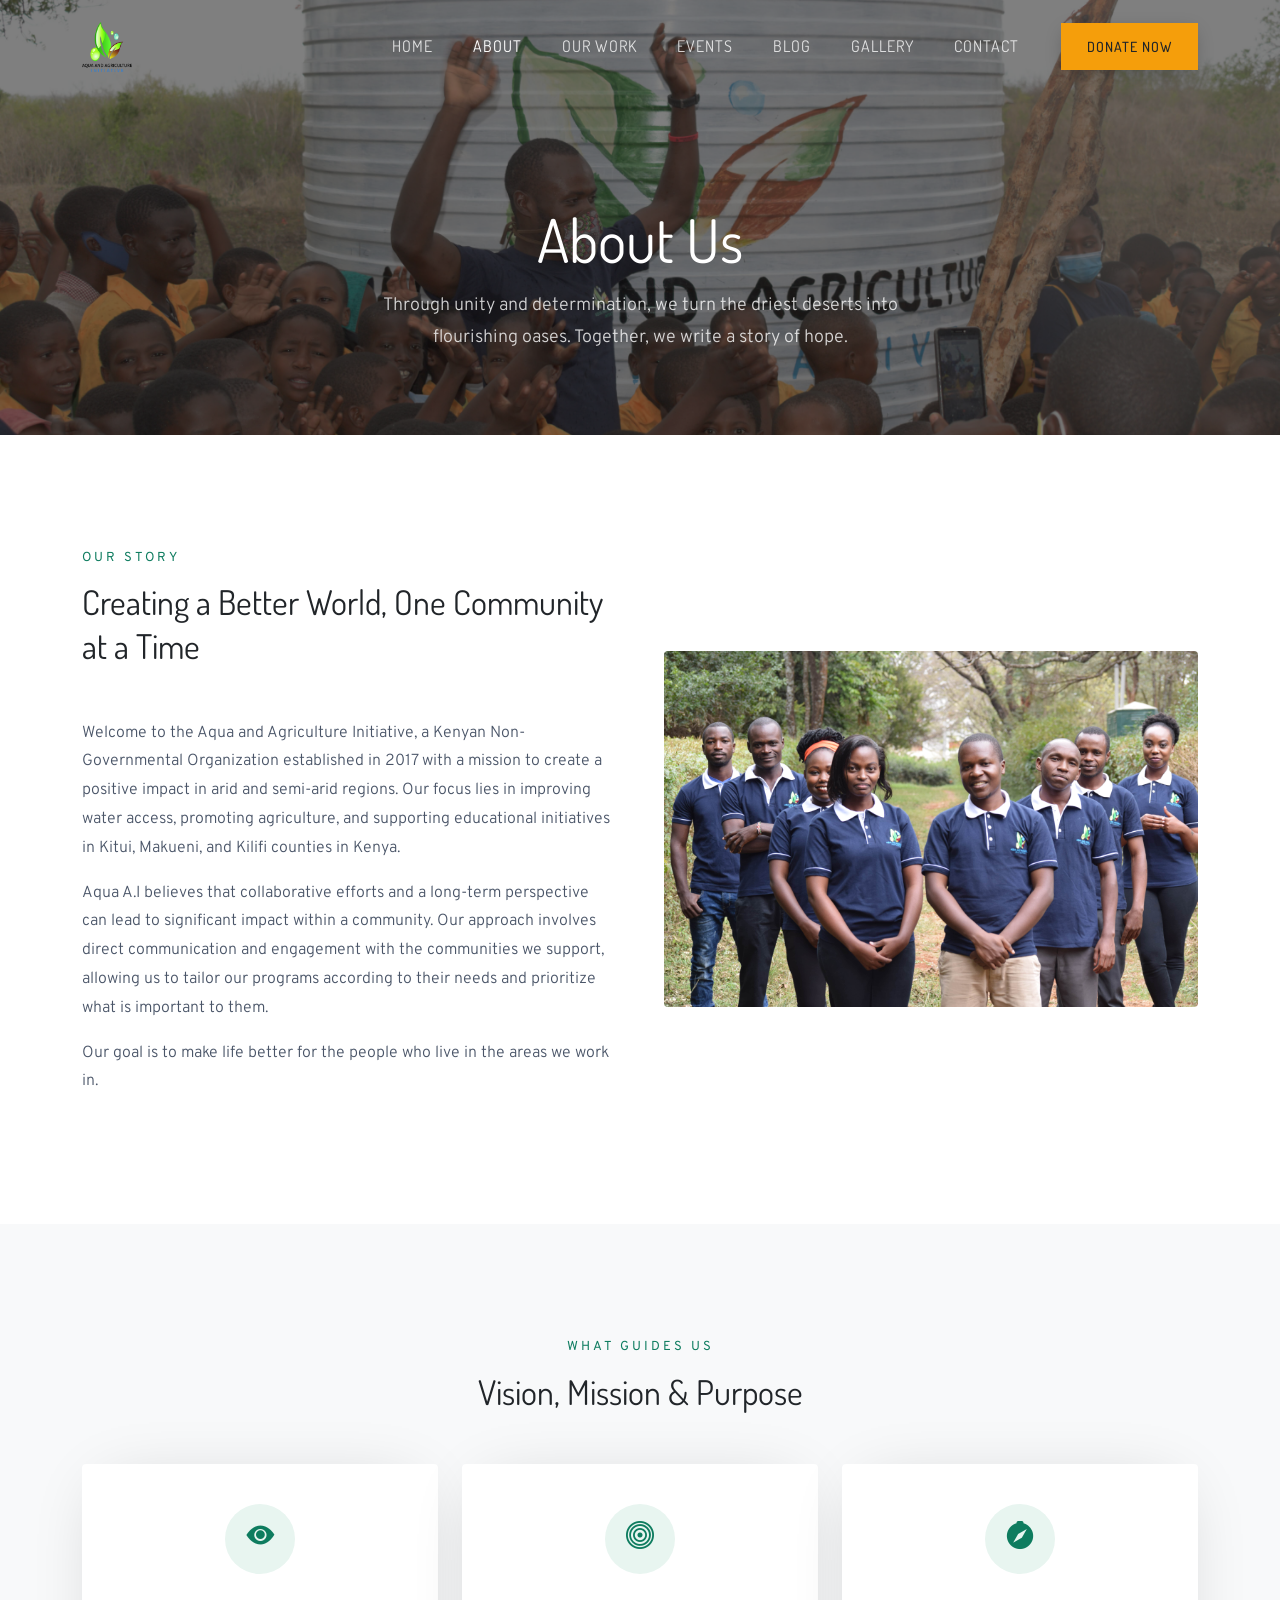
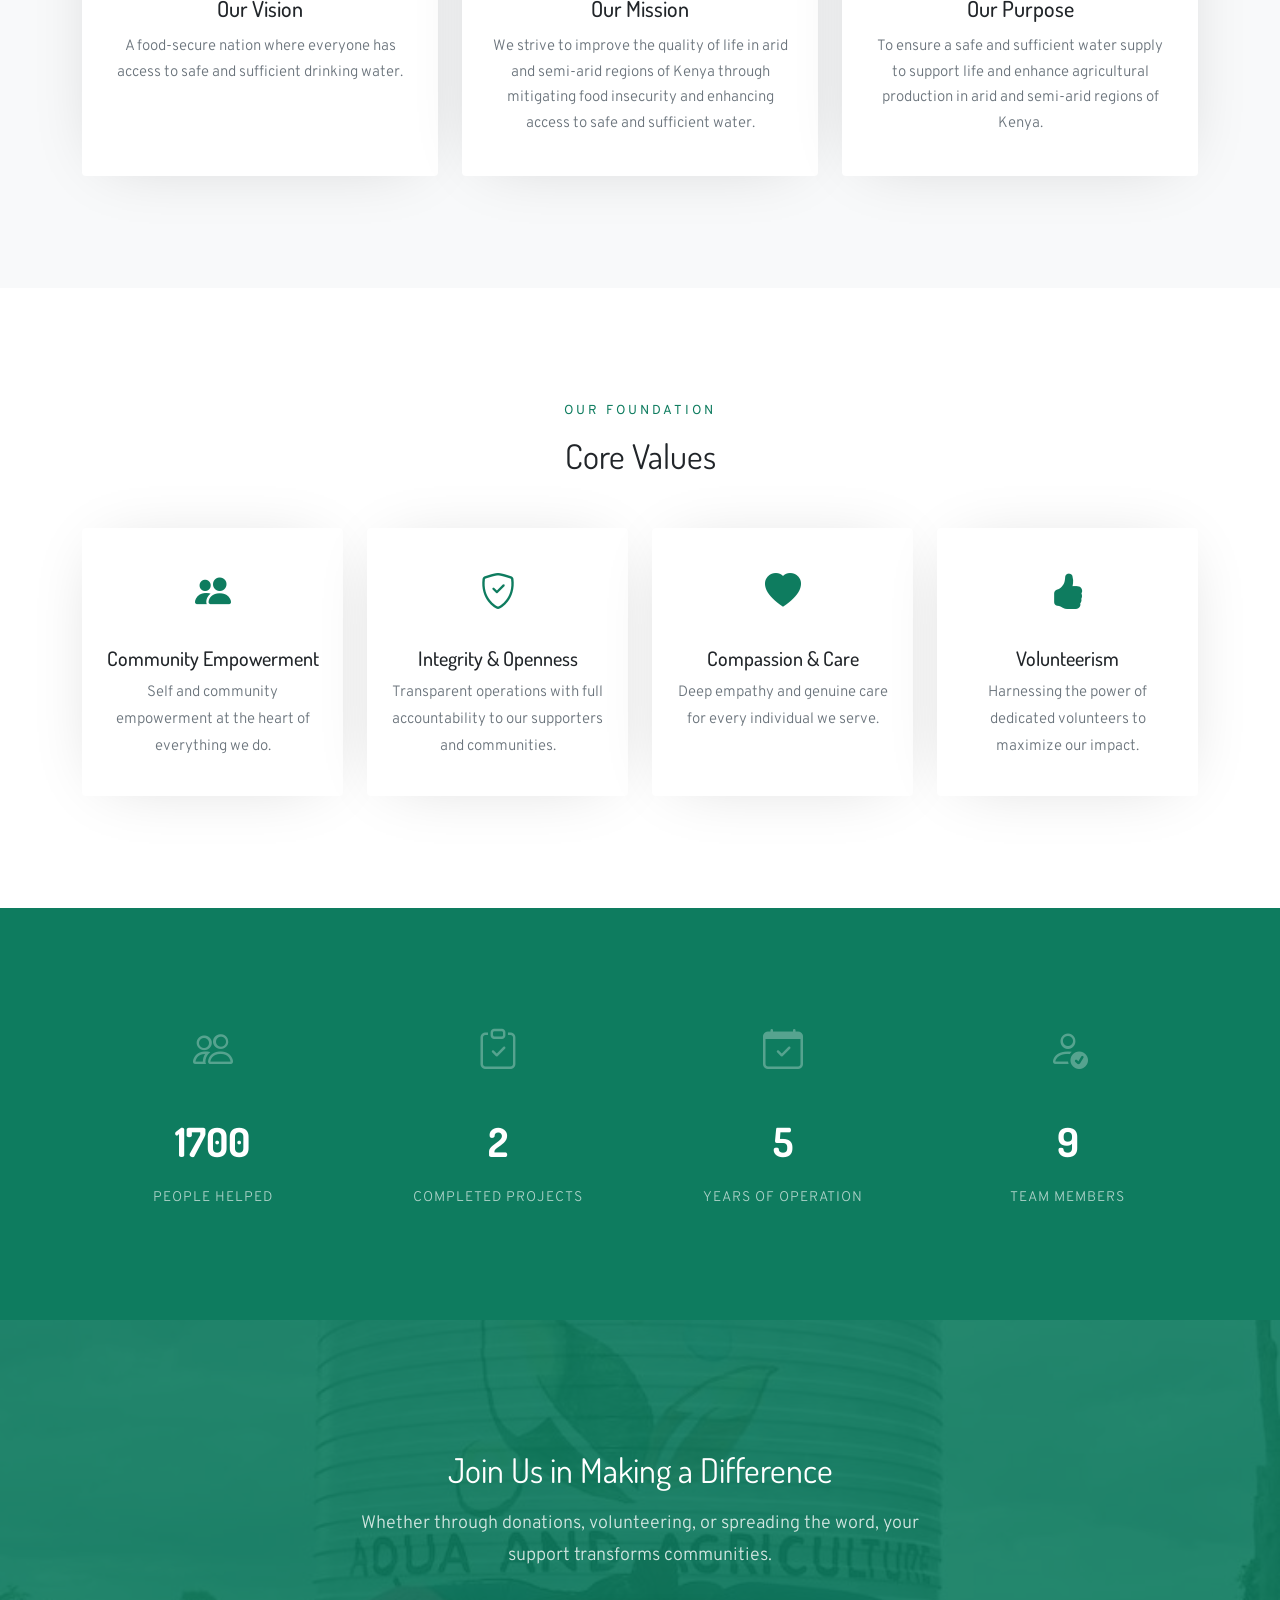
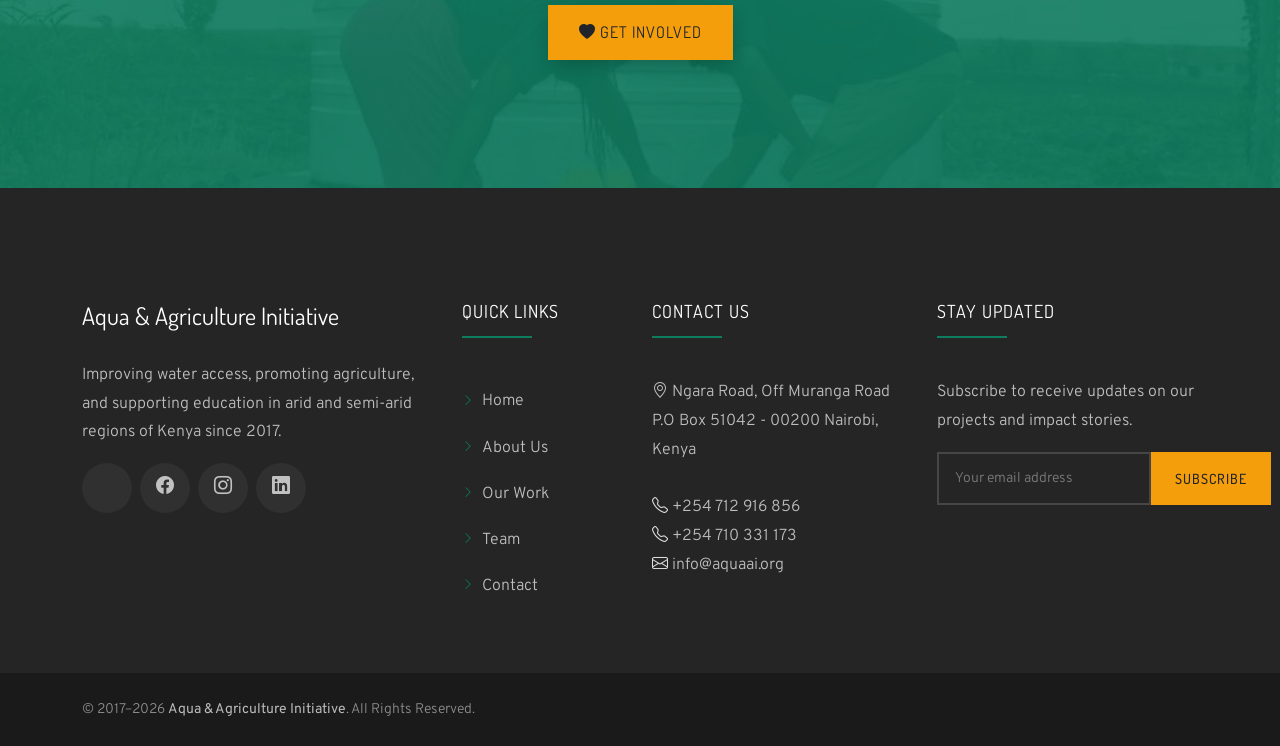
==== about.html @ a1929688 "Initial commit: Aqua & Agriculture Initiative website Complete website redesign with Welfare-inspire" ====
<!DOCTYPE html>
<html lang="en">

<head>
  <meta charset="utf-8">
  <meta content="width=device-width, initial-scale=1.0" name="viewport">

  <title>About Us | Aqua & Agriculture Initiative</title>
  <meta name="description" content="Learn about Aqua & Agriculture Initiative's mission, vision, and values. We've been improving lives in Kenya's arid regions since 2017.">
  <meta name="keywords" content="About Aqua AI, NGO Kenya, water access, mission, vision, arid regions">

  <meta property="og:title" content="About Us | Aqua & Agriculture Initiative">
  <meta property="og:description" content="Our mission to improve water access and agriculture in Kenya's driest communities.">
  <meta property="og:type" content="website">

  <link href="assets/img/favicon.png" rel="icon">
  <link href="assets/img/apple-touch-icon.png" rel="apple-touch-icon">

  <link href="https://fonts.googleapis.com/css2?family=Dosis:wght@300;400;500;600;700&family=Overpass:wght@300;400;600;700&display=swap" rel="stylesheet">

  <link href="assets/vendor/aos/aos.css" rel="stylesheet">
  <link href="assets/vendor/bootstrap/css/bootstrap.min.css" rel="stylesheet">
  <link href="assets/vendor/bootstrap-icons/bootstrap-icons.css" rel="stylesheet">

  <link href="assets/css/style.css" rel="stylesheet">
</head>

<body>

  <!-- Header -->
  <header id="header">
    <div class="container d-flex align-items-center">
      <a href="index.html" class="logo me-auto">
        <img src="assets/img/logo_top.png" alt="Aqua & Agriculture Initiative Logo" class="img-fluid">
      </a>
      <nav id="navbar" class="navbar order-last order-lg-0">
        <ul>
          <li><a href="index.html">Home</a></li>
          <li><a class="active" href="about.html">About</a></li>
          <li><a href="projects.html">Our Work</a></li>
          <li><a href="events.html">Events</a></li>
          <li><a href="blog.html">Blog</a></li>
          <li><a href="gallery.html">Gallery</a></li>
          <li><a href="contact.html">Contact</a></li>
        </ul>
        <i class="bi bi-list mobile-nav-toggle" role="button" aria-label="Toggle navigation"></i>
      </nav>
      <a href="action.html" class="get-started-btn">Donate Now</a>
    </div>
  </header>

  <main id="main">

    <!-- Page Header -->
    <div class="breadcrumbs" data-aos="fade-in">
      <div class="container">
        <h2>About Us</h2>
        <p>Through unity and determination, we turn the driest deserts into flourishing oases. Together, we write a story of hope.</p>
      </div>
    </div>

    <!-- About Section -->
    <section id="about" class="about">
      <div class="container" data-aos="fade-up">
        <div class="row align-items-center g-5">
          <div class="col-lg-6 order-1 order-lg-2" data-aos="fade-left" data-aos-delay="100">
            <div class="about-img">
              <img src="assets/img/team.jpeg" alt="Aqua A.I team working with communities">
            </div>
          </div>
          <div class="col-lg-6 order-2 order-lg-1 content">
            <div class="section-header text-start">
              <span class="section-label">Our Story</span>
              <h2>Creating a Better World, One Community at a Time</h2>
            </div>
            <p>Welcome to the Aqua and Agriculture Initiative, a Kenyan Non-Governmental Organization established in 2017 with a mission to create a positive impact in arid and semi-arid regions. Our focus lies in improving water access, promoting agriculture, and supporting educational initiatives in Kitui, Makueni, and Kilifi counties in Kenya.</p>
            <p>Aqua A.I believes that collaborative efforts and a long-term perspective can lead to significant impact within a community. Our approach involves direct communication and engagement with the communities we support, allowing us to tailor our programs according to their needs and prioritize what is important to them.</p>
            <p>Our goal is to make life better for the people who live in the areas we work in.</p>
          </div>
        </div>
      </div>
    </section>

    <!-- Vision, Mission, Purpose -->
    <section class="section-bg">
      <div class="container" data-aos="fade-up">
        <div class="section-header">
          <span class="section-label">What Guides Us</span>
          <h2>Vision, Mission & Purpose</h2>
        </div>
        <div class="row g-4">
          <div class="col-lg-4" data-aos="fade-up" data-aos-delay="100">
            <div class="vmp-card">
              <div class="vmp-icon">
                <i class="bi bi-eye-fill"></i>
              </div>
              <h4>Our Vision</h4>
              <p>A food-secure nation where everyone has access to safe and sufficient drinking water.</p>
            </div>
          </div>
          <div class="col-lg-4" data-aos="fade-up" data-aos-delay="200">
            <div class="vmp-card">
              <div class="vmp-icon">
                <i class="bi bi-bullseye"></i>
              </div>
              <h4>Our Mission</h4>
              <p>We strive to improve the quality of life in arid and semi-arid regions of Kenya through mitigating food insecurity and enhancing access to safe and sufficient water.</p>
            </div>
          </div>
          <div class="col-lg-4" data-aos="fade-up" data-aos-delay="300">
            <div class="vmp-card">
              <div class="vmp-icon">
                <i class="bi bi-compass-fill"></i>
              </div>
              <h4>Our Purpose</h4>
              <p>To ensure a safe and sufficient water supply to support life and enhance agricultural production in arid and semi-arid regions of Kenya.</p>
            </div>
          </div>
        </div>
      </div>
    </section>

    <!-- Core Values -->
    <section class="core-values">
      <div class="container" data-aos="fade-up">
        <div class="section-header">
          <span class="section-label">Our Foundation</span>
          <h2>Core Values</h2>
        </div>
        <div class="row g-4">
          <div class="col-lg-3 col-md-6" data-aos="fade-up" data-aos-delay="100">
            <div class="value-item">
              <i class="bi bi-people-fill"></i>
              <h4>Community Empowerment</h4>
              <p>Self and community empowerment at the heart of everything we do.</p>
            </div>
          </div>
          <div class="col-lg-3 col-md-6" data-aos="fade-up" data-aos-delay="200">
            <div class="value-item">
              <i class="bi bi-shield-check"></i>
              <h4>Integrity & Openness</h4>
              <p>Transparent operations with full accountability to our supporters and communities.</p>
            </div>
          </div>
          <div class="col-lg-3 col-md-6" data-aos="fade-up" data-aos-delay="300">
            <div class="value-item">
              <i class="bi bi-heart-fill"></i>
              <h4>Compassion & Care</h4>
              <p>Deep empathy and genuine care for every individual we serve.</p>
            </div>
          </div>
          <div class="col-lg-3 col-md-6" data-aos="fade-up" data-aos-delay="400">
            <div class="value-item">
              <i class="bi bi-hand-thumbs-up-fill"></i>
              <h4>Volunteerism</h4>
              <p>Harnessing the power of dedicated volunteers to maximize our impact.</p>
            </div>
          </div>
        </div>
      </div>
    </section>

    <!-- Impact Stats -->
    <section class="counts">
      <div class="container">
        <div class="row g-4">
          <div class="col-lg-3 col-6" data-aos="fade-up" data-aos-delay="100">
            <div class="count-box">
              <i class="bi bi-people"></i>
              <span data-purecounter-start="0" data-purecounter-end="2500" data-purecounter-duration="1" class="purecounter"></span>
              <p>People Helped</p>
            </div>
          </div>
          <div class="col-lg-3 col-6" data-aos="fade-up" data-aos-delay="200">
            <div class="count-box">
              <i class="bi bi-clipboard-check"></i>
              <span data-purecounter-start="0" data-purecounter-end="3" data-purecounter-duration="1" class="purecounter"></span>
              <p>Completed Projects</p>
            </div>
          </div>
          <div class="col-lg-3 col-6" data-aos="fade-up" data-aos-delay="300">
            <div class="count-box">
              <i class="bi bi-calendar-check"></i>
              <span data-purecounter-start="0" data-purecounter-end="7" data-purecounter-duration="1" class="purecounter"></span>
              <p>Years of Operation</p>
            </div>
          </div>
          <div class="col-lg-3 col-6" data-aos="fade-up" data-aos-delay="400">
            <div class="count-box">
              <i class="bi bi-person-check"></i>
              <span data-purecounter-start="0" data-purecounter-end="15" data-purecounter-duration="1" class="purecounter"></span>
              <p>Team Members</p>
            </div>
          </div>
        </div>
      </div>
    </section>

    <!-- CTA -->
    <section class="cta-banner" data-aos="fade-up">
      <div class="container">
        <h2>Join Us in Making a Difference</h2>
        <p>Whether through donations, volunteering, or spreading the word, your support transforms communities.</p>
        <a href="action.html" class="btn-primary-custom">
          <i class="bi bi-heart-fill"></i> Get Involved
        </a>
      </div>
    </section>

  </main>

  <!-- Footer -->
  <footer id="footer">
    <div class="footer-top">
      <div class="container">
        <div class="row g-4">
          <div class="col-lg-4 col-md-6">
            <h3>Aqua & Agriculture Initiative</h3>
            <p>Improving water access, promoting agriculture, and supporting education in arid and semi-arid regions of Kenya since 2017.</p>
            <div class="social-links mt-3">
              <a href="#" aria-label="Twitter"><i class="bi bi-twitter-x"></i></a>
              <a href="#" aria-label="Facebook"><i class="bi bi-facebook"></i></a>
              <a href="#" aria-label="Instagram"><i class="bi bi-instagram"></i></a>
              <a href="#" aria-label="LinkedIn"><i class="bi bi-linkedin"></i></a>
            </div>
          </div>
          <div class="col-lg-2 col-md-6 footer-links">
            <h4>Quick Links</h4>
            <ul>
              <li><a href="index.html"><i class="bi bi-chevron-right"></i> Home</a></li>
              <li><a href="about.html"><i class="bi bi-chevron-right"></i> About Us</a></li>
              <li><a href="projects.html"><i class="bi bi-chevron-right"></i> Our Work</a></li>
              <li><a href="team.html"><i class="bi bi-chevron-right"></i> Team</a></li>
              <li><a href="contact.html"><i class="bi bi-chevron-right"></i> Contact</a></li>
            </ul>
          </div>
          <div class="col-lg-3 col-md-6 footer-contact">
            <h4>Contact Us</h4>
            <p>
              <i class="bi bi-geo-alt"></i> Ngara Road, Off Muranga Road<br>
              P.O Box 51042 - 00200 Nairobi, Kenya<br><br>
              <strong><i class="bi bi-telephone"></i></strong> +254 712 916 856<br>
              <strong><i class="bi bi-telephone"></i></strong> +254 710 331 173<br>
              <strong><i class="bi bi-envelope"></i></strong> info@aquaai.org
            </p>
          </div>
          <div class="col-lg-3 col-md-6 footer-newsletter">
            <h4>Stay Updated</h4>
            <p>Subscribe to receive updates on our projects and impact stories.</p>
            <form action="#" method="post">
              <input type="email" name="email" placeholder="Your email address" required>
              <input type="submit" value="Subscribe">
            </form>
          </div>
        </div>
      </div>
    </div>
    <div class="footer-bottom d-md-flex py-4">
      <div class="container d-md-flex align-items-center justify-content-between">
        <div class="copyright">
          &copy; 2017&ndash;2026 <strong>Aqua & Agriculture Initiative</strong>. All Rights Reserved.
        </div>
      </div>
    </div>
  </footer>

  <div id="preloader"></div>
  <a href="#" class="back-to-top d-flex align-items-center justify-content-center" aria-label="Back to top"><i class="bi bi-arrow-up-short"></i></a>

  <script src="assets/vendor/purecounter/purecounter_vanilla.js"></script>
  <script src="assets/vendor/aos/aos.js"></script>
  <script src="assets/vendor/bootstrap/js/bootstrap.bundle.min.js"></script>
  <script src="assets/js/main.js"></script>
</body>

</html>
---- assets/css/style.css ----
/*--------------------------------------------------------------
  Aqua & Agriculture Initiative — Welfare-Inspired Design
  Organizational Colors: Emerald #0e7c5f + Amber #f59e0b
--------------------------------------------------------------*/

/* ===== CSS Custom Properties ===== */
:root {
  --primary: #0e7c5f;
  --primary-dark: #095e48;
  --primary-light: #e8f5f0;
  --primary-rgb: 14, 124, 95;
  --accent: #f59e0b;
  --accent-dark: #d97706;
  --accent-light: #fef3c7;
  --text-dark: #212529;
  --text-body: #4a5568;
  --text-muted: #6c757d;
  --bg-white: #ffffff;
  --bg-light: #f8f9fa;
  --bg-dark: #252525;
  --border: #e9ecef;
  --shadow-card: 0px 3px 66px -24px rgba(0, 0, 0, 0.2);
  --transition: .3s all ease;
}

/* ===== Reset & Base ===== */
*,
*::before,
*::after {
  box-sizing: border-box;
}

html {
  scroll-behavior: smooth;
}

body {
  font-family: "Overpass", Arial, sans-serif;
  color: var(--text-body);
  font-weight: 300;
  font-size: 16px;
  line-height: 1.8;
  overflow-x: hidden;
}

a {
  color: var(--primary);
  text-decoration: none;
  transition: var(--transition);
}

a:hover {
  color: var(--primary-dark);
  text-decoration: none;
}

h1, h2, h3, h4, h5, h6 {
  font-family: "Dosis", Arial, sans-serif;
  color: var(--text-dark);
  font-weight: 500;
  line-height: 1.3;
}

img {
  max-width: 100%;
  height: auto;
  vertical-align: middle;
}

p {
  font-weight: 300;
}

section {
  padding: 7em 0;
  position: relative;
  z-index: 0;
  overflow: hidden;
}

@media (max-width: 768px) {
  section {
    padding: 5em 0;
  }
}

/* ===== Preloader ===== */
#preloader {
  position: fixed;
  inset: 0;
  z-index: 9999;
  background: #fff;
}

#preloader:before {
  content: "";
  position: fixed;
  top: calc(50% - 24px);
  left: calc(50% - 24px);
  width: 48px;
  height: 48px;
  border: 4px solid var(--border);
  border-top-color: var(--primary);
  border-radius: 50%;
  animation: spin 0.8s linear infinite;
}

@keyframes spin {
  to { transform: rotate(360deg); }
}

/* ===== Back to Top ===== */
.back-to-top {
  position: fixed;
  visibility: hidden;
  opacity: 0;
  right: 20px;
  bottom: 20px;
  z-index: 996;
  background: var(--primary);
  width: 44px;
  height: 44px;
  border-radius: 0;
  transition: all 0.4s;
  color: #fff;
  display: flex;
  align-items: center;
  justify-content: center;
}

.back-to-top i {
  font-size: 24px;
  color: #fff;
  line-height: 0;
}

.back-to-top:hover {
  background: var(--primary-dark);
  color: #fff;
}

.back-to-top.active {
  visibility: visible;
  opacity: 1;
}

/* ===== Buttons ===== */
.btn-primary-custom {
  display: inline-block;
  background: var(--primary);
  color: #fff;
  border: 1px solid var(--primary);
  padding: 12px 30px;
  border-radius: 0;
  font-size: 16px;
  font-weight: 400;
  font-family: "Dosis", Arial, sans-serif;
  letter-spacing: 1px;
  text-transform: uppercase;
  transition: var(--transition);
  cursor: pointer;
  box-shadow: 0 5px 20px -5px rgba(0, 0, 0, 0.3);
}

.btn-primary-custom:hover {
  background: transparent;
  color: var(--primary);
  border-color: var(--primary);
}

.btn-accent {
  background: var(--accent);
  border-color: var(--accent);
  color: var(--text-dark);
}

.btn-accent:hover {
  background: transparent;
  color: var(--accent);
  border-color: var(--accent);
}

.btn-outline-white {
  display: inline-block;
  background: none;
  border: 1px solid rgba(255, 255, 255, 0.8);
  color: #fff;
  padding: 12px 30px;
  border-radius: 0;
  font-size: 16px;
  font-weight: 400;
  font-family: "Dosis", Arial, sans-serif;
  letter-spacing: 1px;
  text-transform: uppercase;
  transition: var(--transition);
  cursor: pointer;
}

.btn-outline-white:hover {
  background: #fff;
  color: var(--primary);
  border-color: #fff;
}

.btn-white {
  display: inline-block;
  background: #fff;
  border: 1px solid #fff;
  color: var(--text-dark);
  padding: 12px 30px;
  border-radius: 0;
  font-size: 16px;
  font-weight: 400;
  font-family: "Dosis", Arial, sans-serif;
  letter-spacing: 1px;
  text-transform: uppercase;
  transition: var(--transition);
  cursor: pointer;
}

.btn-white:hover {
  background: var(--text-dark);
  color: #fff;
  border-color: var(--text-dark);
}

/* ===== Section Headers ===== */
.section-header {
  text-align: center;
  margin-bottom: 50px;
}

.section-header .section-label {
  display: block;
  font-size: 13px;
  font-weight: 400;
  letter-spacing: 3px;
  text-transform: uppercase;
  color: var(--primary);
  margin-bottom: 10px;
  font-family: "Overpass", Arial, sans-serif;
}

.section-header h2 {
  font-size: 34px;
  font-weight: 400;
  margin-bottom: 16px;
  color: var(--text-dark);
  font-family: "Dosis", Arial, sans-serif;
}

.section-header p {
  font-size: 16px;
  color: var(--text-muted);
  max-width: 600px;
  margin: 0 auto;
  font-weight: 300;
}

/* ===== Header / Navbar ===== */
#header {
  position: absolute;
  top: 10px;
  left: 0;
  right: 0;
  z-index: 997;
  padding: 0.5rem 0;
  transition: var(--transition);
  background: transparent;
}

#header.scrolled {
  position: fixed;
  top: 0;
  background: #fff;
  box-shadow: 0 0 10px 0 rgba(0, 0, 0, 0.1);
  padding: 0.5rem 0;
}

#header .logo {
  margin: 0;
  padding: 0;
}

#header .logo img {
  max-height: 50px;
  transition: var(--transition);
}

/* Header CTA */
.get-started-btn {
  margin-left: 22px;
  background: var(--accent);
  color: var(--text-dark);
  border: 1px solid var(--accent);
  border-radius: 0;
  padding: 10px 25px;
  white-space: nowrap;
  transition: var(--transition);
  font-size: 14px;
  font-weight: 500;
  font-family: "Dosis", Arial, sans-serif;
  text-transform: uppercase;
  letter-spacing: 1px;
  display: inline-block;
  box-shadow: 0 5px 20px -5px rgba(0, 0, 0, 0.3);
}

.get-started-btn:hover {
  background: transparent;
  color: var(--accent);
  border-color: var(--accent);
}

#header.scrolled .get-started-btn {
  color: var(--text-dark);
}

@media (max-width: 768px) {
  .get-started-btn {
    margin: 0 15px 0 0;
    padding: 8px 18px;
    font-size: 12px;
  }
}

/* ===== Navigation ===== */
.navbar {
  padding: 0;
}

.navbar ul {
  margin: 0;
  padding: 0;
  display: flex;
  list-style: none;
  align-items: center;
}

.navbar li {
  position: relative;
}

.navbar a,
.navbar a:focus {
  display: flex;
  align-items: center;
  padding: 0.9rem 20px;
  font-family: "Dosis", Arial, sans-serif;
  font-size: 16px;
  font-weight: 400;
  color: rgba(255, 255, 255, 0.8);
  white-space: nowrap;
  transition: var(--transition);
  text-transform: uppercase;
  letter-spacing: 1px;
}

.navbar a:hover,
.navbar .active,
.navbar .active:focus,
.navbar li:hover > a {
  color: #fff;
}

#header.scrolled .navbar a,
#header.scrolled .navbar a:focus {
  color: var(--text-dark);
}

#header.scrolled .navbar a:hover,
#header.scrolled .navbar .active,
#header.scrolled .navbar .active:focus,
#header.scrolled .navbar li:hover > a {
  color: var(--primary);
}

/* Mobile Navigation */
.mobile-nav-toggle {
  color: #fff;
  font-size: 28px;
  cursor: pointer;
  display: none;
  line-height: 0;
  transition: 0.3s;
}

#header.scrolled .mobile-nav-toggle {
  color: var(--text-dark);
}

.mobile-nav-toggle.bi-x {
  color: #fff;
}

@media (max-width: 991px) {
  .mobile-nav-toggle {
    display: block;
  }
  .navbar ul {
    display: none;
  }
}

.navbar-mobile {
  position: fixed;
  overflow: hidden;
  inset: 0;
  background: rgba(0, 0, 0, 0.9);
  transition: 0.3s;
  z-index: 999;
}

.navbar-mobile .mobile-nav-toggle {
  position: absolute;
  top: 18px;
  right: 18px;
}

.navbar-mobile ul {
  display: block;
  position: absolute;
  top: 60px;
  right: 16px;
  bottom: 16px;
  left: 16px;
  padding: 16px 0;
  border-radius: 4px;
  background-color: #fff;
  overflow-y: auto;
}

.navbar-mobile a,
.navbar-mobile a:focus {
  padding: 12px 24px;
  font-size: 15px;
  color: var(--text-dark);
}

.navbar-mobile a:hover,
.navbar-mobile .active,
.navbar-mobile li:hover > a {
  color: var(--primary);
}

.navbar-mobile .dropdown ul {
  position: static;
  display: none;
  margin: 10px 20px;
  padding: 10px 0;
  opacity: 1;
  visibility: visible;
  background: #fff;
  box-shadow: var(--shadow-card);
}

.navbar-mobile .dropdown > .dropdown-active {
  display: block;
}

/* ===== Hero Section ===== */
#hero {
  width: 100%;
  min-height: 100vh;
  background: url("../img/photo_1.jpg") center/cover no-repeat;
  position: relative;
  display: flex;
  align-items: center;
}

#hero::before {
  content: "";
  position: absolute;
  inset: 0;
  background: rgba(0, 0, 0, 0.5);
}

#hero .container {
  position: relative;
  z-index: 2;
}

#hero .hero-content {
  text-align: center;
  max-width: 800px;
  margin: 0 auto;
}

#hero .hero-subheading {
  font-size: 13px;
  letter-spacing: 3px;
  text-transform: uppercase;
  color: var(--accent);
  font-weight: 400;
  margin-bottom: 20px;
  font-family: "Overpass", Arial, sans-serif;
}

#hero h1 {
  color: #fff;
  font-size: 60px;
  font-weight: 400;
  line-height: 1.2;
  margin-bottom: 20px;
  font-family: "Dosis", Arial, sans-serif;
}

#hero p {
  color: rgba(255, 255, 255, 0.8);
  font-size: 20px;
  font-weight: 300;
  line-height: 1.8;
  margin-bottom: 36px;
}

#hero .hero-cta {
  display: flex;
  gap: 16px;
  justify-content: center;
  flex-wrap: wrap;
}

#hero .hero-stats {
  display: flex;
  gap: 60px;
  justify-content: center;
  margin-top: 80px;
  flex-wrap: wrap;
}

#hero .hero-stats .stat-item {
  text-align: center;
}

#hero .hero-stats .stat-item h3 {
  color: #fff;
  font-size: 40px;
  font-weight: 700;
  margin-bottom: 0;
  font-family: "Dosis", Arial, sans-serif;
}

#hero .hero-stats .stat-item p {
  color: rgba(255, 255, 255, 0.6);
  font-size: 14px;
  margin: 0;
  letter-spacing: 1px;
  text-transform: uppercase;
}

@media (max-width: 768px) {
  #hero h1 {
    font-size: 40px;
  }
  #hero p {
    font-size: 16px;
  }
  #hero .hero-stats {
    gap: 30px;
    margin-top: 50px;
  }
  #hero .hero-stats .stat-item h3 {
    font-size: 30px;
  }
}

@media screen and (max-width: 768px) {
  [data-aos-delay] {
    transition-delay: 0 !important;
  }
}

/* ===== Intro / Overlap Cards ===== */
.intro-section {
  margin-top: -80px;
  position: relative;
  z-index: 3;
  padding: 0 0 4em 0;
}

.intro-card {
  background: #fff;
  padding: 40px 30px;
  text-align: center;
  box-shadow: var(--shadow-card);
  border-radius: 4px;
  transition: var(--transition);
  height: 100%;
}

.intro-card:hover {
  transform: translateY(-5px);
  box-shadow: 0px 6px 80px -20px rgba(0, 0, 0, 0.25);
}

.intro-card .intro-icon {
  width: 70px;
  height: 70px;
  background: var(--primary-light);
  border-radius: 50%;
  display: flex;
  align-items: center;
  justify-content: center;
  margin: 0 auto 20px;
  transition: var(--transition);
}

.intro-card:hover .intro-icon {
  background: var(--primary);
}

.intro-card .intro-icon i {
  font-size: 28px;
  color: var(--primary);
  transition: var(--transition);
}

.intro-card:hover .intro-icon i {
  color: #fff;
}

.intro-card h3 {
  font-size: 22px;
  font-weight: 500;
  margin-bottom: 12px;
}

.intro-card p {
  font-size: 15px;
  color: var(--text-muted);
  margin-bottom: 20px;
}

.intro-card .intro-link {
  color: var(--primary);
  font-weight: 500;
  font-size: 14px;
  text-transform: uppercase;
  letter-spacing: 1px;
  font-family: "Dosis", Arial, sans-serif;
}

.intro-card .intro-link:hover {
  color: var(--primary-dark);
}

/* ===== About Section ===== */
.about .about-img {
  overflow: hidden;
  border-radius: 4px;
}

.about .about-img img {
  width: 100%;
  height: 100%;
  object-fit: cover;
  transition: transform 0.6s ease;
}

.about .about-img:hover img {
  transform: scale(1.03);
}

.about .content h3 {
  font-weight: 500;
  font-size: 34px;
  margin-bottom: 20px;
  font-family: "Dosis", Arial, sans-serif;
}

.about .content p {
  font-size: 16px;
  line-height: 1.8;
  font-weight: 300;
}

.about .content ul {
  list-style: none;
  padding: 0;
  margin: 24px 0;
}

.about .content ul li {
  display: flex;
  align-items: flex-start;
  gap: 12px;
  padding: 8px 0;
  font-size: 16px;
  font-weight: 300;
}

.about .content ul li i {
  color: var(--primary);
  font-size: 20px;
  flex-shrink: 0;
  margin-top: 4px;
}

/* ===== Impact / Counts Section ===== */
.counts {
  padding: 5em 0;
  background: var(--primary);
  position: relative;
}

.counts .container {
  position: relative;
  z-index: 2;
}

.counts .count-box {
  text-align: center;
  padding: 30px 20px;
}

.counts .count-box i {
  font-size: 40px;
  color: rgba(255, 255, 255, 0.3);
  margin-bottom: 15px;
  display: block;
}

.counts .count-box .purecounter,
.counts .count-box span {
  font-size: 40px;
  font-weight: 700;
  color: #fff;
  display: block;
  font-family: "Dosis", Arial, sans-serif;
}

.counts .count-box p {
  margin: 8px 0 0;
  font-size: 14px;
  font-weight: 300;
  color: rgba(255, 255, 255, 0.65);
  text-transform: uppercase;
  letter-spacing: 1px;
}

/* ===== Why Us / Objectives ===== */
.why-us .content {
  padding: 40px;
  background: var(--primary);
  border-radius: 4px;
  color: #fff;
  height: 100%;
  display: flex;
  flex-direction: column;
  justify-content: center;
}

.why-us .content h3 {
  font-weight: 500;
  font-size: 34px;
  margin-bottom: 20px;
  color: #fff;
  font-family: "Dosis", Arial, sans-serif;
}

.why-us .content p {
  margin-bottom: 24px;
  color: rgba(255, 255, 255, 0.8);
  font-size: 16px;
  font-weight: 300;
  line-height: 1.8;
}

.why-us .content .more-btn {
  display: inline-block;
  background: rgba(255, 255, 255, 0.15);
  padding: 10px 28px;
  color: #fff;
  border-radius: 0;
  transition: var(--transition);
  font-weight: 400;
  font-size: 14px;
  text-transform: uppercase;
  letter-spacing: 1px;
  font-family: "Dosis", Arial, sans-serif;
  border: 1px solid rgba(255, 255, 255, 0.3);
  align-self: flex-start;
}

.why-us .content .more-btn:hover {
  background: #fff;
  color: var(--primary);
  border-color: #fff;
}

.why-us .icon-boxes .icon-box {
  text-align: center;
  background: #fff;
  padding: 40px 28px;
  border-radius: 4px;
  border: 1px solid var(--border);
  transition: var(--transition);
  height: 100%;
  box-shadow: var(--shadow-card);
}

.why-us .icon-boxes .icon-box:hover {
  transform: translateY(-5px);
  box-shadow: 0px 6px 80px -20px rgba(0, 0, 0, 0.25);
}

.why-us .icon-boxes .icon-box i {
  font-size: 32px;
  padding: 18px;
  color: var(--primary);
  margin-bottom: 20px;
  background: var(--primary-light);
  border-radius: 50%;
  display: inline-flex;
  align-items: center;
  justify-content: center;
  width: 68px;
  height: 68px;
}

.why-us .icon-boxes .icon-box h4 {
  font-size: 20px;
  font-weight: 500;
  margin: 0 0 16px 0;
}

.why-us .icon-boxes .icon-box p {
  font-size: 15px;
  color: var(--text-muted);
  line-height: 1.7;
  margin: 0;
  font-weight: 300;
}

/* ===== Cause / Project Cards ===== */
.cause-section .cause-entry {
  background: #fff;
  border: 1px solid #fafafa;
  box-shadow: var(--shadow-card);
  border-radius: 4px;
  overflow: hidden;
  margin-bottom: 30px;
  transition: var(--transition);
}

.cause-section .cause-entry:hover {
  transform: translateY(-5px);
}

.cause-section .cause-entry .cause-img {
  height: 300px;
  overflow: hidden;
}

.cause-section .cause-entry .cause-img img {
  width: 100%;
  height: 100%;
  object-fit: cover;
  transition: transform 0.5s ease;
}

.cause-section .cause-entry:hover .cause-img img {
  transform: scale(1.08);
}

.cause-section .cause-entry .cause-text {
  width: 90%;
  margin: -40px auto 0;
  background: #fff;
  padding: 30px;
  position: relative;
  z-index: 1;
  border-radius: 4px;
  box-shadow: 0 2px 20px rgba(0, 0, 0, 0.08);
}

.cause-section .cause-entry .cause-text .cause-tag {
  display: inline-block;
  font-size: 12px;
  font-weight: 400;
  letter-spacing: 2px;
  text-transform: uppercase;
  color: var(--primary);
  margin-bottom: 12px;
  font-family: "Overpass", Arial, sans-serif;
}

.cause-section .cause-entry .cause-text h3 {
  font-size: 22px;
  font-weight: 500;
  margin-bottom: 10px;
}

.cause-section .cause-entry .cause-text h3 a {
  color: var(--text-dark);
}

.cause-section .cause-entry .cause-text h3 a:hover {
  color: var(--primary);
}

.cause-section .cause-entry .cause-text p {
  font-size: 15px;
  color: var(--text-muted);
  font-weight: 300;
  line-height: 1.7;
  margin-bottom: 0;
}

/* ===== Action Cards (Take Action page) ===== */
.action .action-item,
.action-page .action-card {
  background: #fff;
  border: 1px solid #fafafa;
  box-shadow: var(--shadow-card);
  border-radius: 4px;
  overflow: hidden;
  transition: var(--transition);
  height: 100%;
  display: flex;
  flex-direction: column;
}

.action .action-item:hover,
.action-page .action-card:hover {
  transform: translateY(-5px);
  box-shadow: 0px 6px 80px -20px rgba(0, 0, 0, 0.25);
}

.action .action-item img,
.action-page .action-card img {
  width: 100%;
  height: 250px;
  object-fit: cover;
  transition: transform 0.5s ease;
}

.action .action-item:hover img,
.action-page .action-card:hover img {
  transform: scale(1.08);
}

.action .action-item .img-wrap,
.action-page .action-card .card-img-wrapper {
  overflow: hidden;
  position: relative;
}

.action .action-content,
.action-page .action-card .card-body {
  padding: 28px;
  flex: 1;
  display: flex;
  flex-direction: column;
}

.action .action-content h4 {
  font-size: 12px;
  font-weight: 400;
  letter-spacing: 2px;
  text-transform: uppercase;
  color: var(--primary);
  margin-bottom: 12px;
  font-family: "Overpass", Arial, sans-serif;
}

.action .action-content h3 {
  font-weight: 500;
  font-size: 22px;
  margin-bottom: 12px;
}

.action .action-content h3 a {
  color: var(--text-dark);
}

.action .action-content h3 a:hover {
  color: var(--primary);
}

.action .action-content p {
  font-size: 15px;
  color: var(--text-muted);
  line-height: 1.7;
  font-weight: 300;
  flex: 1;
}

.action-page .action-card .card-img-wrapper .card-icon {
  position: absolute;
  bottom: -24px;
  right: 24px;
  width: 56px;
  height: 56px;
  background: var(--accent);
  border-radius: 50%;
  display: flex;
  align-items: center;
  justify-content: center;
  z-index: 2;
  box-shadow: 0 4px 15px rgba(0, 0, 0, 0.15);
}

.action-page .action-card .card-icon i {
  font-size: 22px;
  color: var(--text-dark);
}

.action-page .action-card h3 {
  font-size: 22px;
  font-weight: 500;
  margin-bottom: 12px;
}

.action-page .action-card p {
  color: var(--text-muted);
  font-size: 15px;
  line-height: 1.7;
  font-weight: 300;
  flex: 1;
}

.action-page .action-card .card-link {
  display: inline-block;
  color: var(--primary);
  font-weight: 400;
  font-size: 14px;
  text-transform: uppercase;
  letter-spacing: 1px;
  font-family: "Dosis", Arial, sans-serif;
  transition: var(--transition);
  margin-top: 16px;
}

.action-page .action-card .card-link:hover {
  color: var(--primary-dark);
}

/* ===== CTA / Volunteer Banner ===== */
.cta-banner {
  padding: 8em 0;
  position: relative;
  background: url("../img/photo_5.jpg") center/cover no-repeat;
  text-align: center;
}

.cta-banner::before {
  content: "";
  position: absolute;
  inset: 0;
  background: var(--primary);
  opacity: 0.9;
}

.cta-banner .container {
  position: relative;
  z-index: 2;
}

.cta-banner h2 {
  color: #fff;
  font-size: 34px;
  font-weight: 400;
  margin-bottom: 16px;
  font-family: "Dosis", Arial, sans-serif;
}

.cta-banner p {
  color: rgba(255, 255, 255, 0.8);
  font-size: 18px;
  max-width: 600px;
  margin: 0 auto 32px;
  font-weight: 300;
}

.cta-banner .btn-primary-custom {
  background: var(--accent);
  border-color: var(--accent);
  color: var(--text-dark);
}

.cta-banner .btn-primary-custom:hover {
  background: transparent;
  color: #fff;
  border-color: #fff;
}

.cta-banner .btn-outline-white:hover {
  color: var(--primary);
}

/* ===== Team Section ===== */
.team .member {
  text-align: center;
  background: #fff;
  border-radius: 4px;
  box-shadow: var(--shadow-card);
  overflow: hidden;
  transition: var(--transition);
  margin-bottom: 24px;
}

.team .member:hover {
  transform: translateY(-5px);
  box-shadow: 0px 6px 80px -20px rgba(0, 0, 0, 0.25);
}

.team .member .member-img {
  overflow: hidden;
  height: 320px;
}

.team .member img {
  width: 100%;
  height: 320px;
  object-fit: cover;
  object-position: top;
  transition: transform 0.5s ease;
}

.team .member:hover img {
  transform: scale(1.05);
}

.team .member .member-content {
  padding: 28px 24px 32px;
}

.team .member h4 {
  font-weight: 500;
  margin-bottom: 4px;
  font-size: 20px;
}

.team .member span {
  font-size: 14px;
  color: var(--primary);
  font-weight: 400;
  display: block;
  margin-bottom: 12px;
  text-transform: uppercase;
  letter-spacing: 1px;
  font-family: "Overpass", Arial, sans-serif;
}

.team .member p {
  font-size: 15px;
  color: var(--text-muted);
  line-height: 1.7;
  font-weight: 300;
}

.team .member .social {
  margin-top: 16px;
  display: flex;
  justify-content: center;
  gap: 8px;
}

.team .member .social a {
  width: 40px;
  height: 40px;
  border-radius: 50%;
  display: inline-flex;
  align-items: center;
  justify-content: center;
  background: var(--bg-light);
  color: var(--text-muted);
  transition: var(--transition);
}

.team .member .social a:hover {
  background: var(--primary);
  color: #fff;
}

.team .member .social i {
  font-size: 16px;
}

/* ===== Events / Project Detail Cards ===== */
.events .card {
  border: 1px solid #f2f2f2;
  border-radius: 4px;
  overflow: hidden;
  margin-bottom: 30px;
  transition: var(--transition);
  box-shadow: var(--shadow-card);
  background: #fff;
}

.events .card:hover {
  transform: translateY(-5px);
  box-shadow: 0px 6px 80px -20px rgba(0, 0, 0, 0.25);
}

.events .card-img {
  overflow: hidden;
  height: 300px;
}

.events .card-img img {
  width: 100%;
  height: 300px;
  object-fit: cover;
  transition: transform 0.5s ease;
}

.events .card:hover .card-img img {
  transform: scale(1.08);
}

.events .card-body {
  width: 90%;
  margin: -40px auto 30px;
  background: #fff;
  padding: 30px;
  position: relative;
  z-index: 1;
  border-radius: 4px;
  box-shadow: 0 2px 20px rgba(0, 0, 0, 0.08);
}

.events .card-title {
  font-weight: 500;
  font-size: 20px;
  margin-bottom: 8px;
  text-align: left;
}

.events .card-title a {
  color: var(--text-dark);
  transition: var(--transition);
}

.events .card-title a:hover {
  color: var(--primary);
}

.events .card-text {
  color: var(--text-muted);
  font-size: 15px;
  line-height: 1.7;
  font-weight: 300;
}

.events .fst-italic {
  color: var(--primary);
  font-weight: 400;
  font-size: 13px;
  letter-spacing: 1px;
  text-transform: uppercase;
  text-align: left !important;
  margin-bottom: 12px;
}

/* ===== Breadcrumbs / Page Header ===== */
.breadcrumbs {
  margin-top: 0;
  padding-top: 200px;
  padding-bottom: 80px;
  color: #fff;
  text-align: center;
  position: relative;
  background: url("../img/photo_1.jpg") center/cover no-repeat;
}

.breadcrumbs::before {
  content: "";
  position: absolute;
  inset: 0;
  background: rgba(0, 0, 0, 0.5);
}

.breadcrumbs .container {
  position: relative;
  z-index: 2;
}

.breadcrumbs h2 {
  font-size: 60px;
  font-weight: 400;
  color: #fff;
  margin-bottom: 12px;
  font-family: "Dosis", Arial, sans-serif;
}

.breadcrumbs p {
  font-size: 18px;
  color: rgba(255, 255, 255, 0.8);
  margin-bottom: 0;
  max-width: 600px;
  margin-left: auto;
  margin-right: auto;
  font-weight: 300;
}

@media (max-width: 768px) {
  .breadcrumbs {
    padding-top: 140px;
    padding-bottom: 50px;
  }
  .breadcrumbs h2 {
    font-size: 36px;
  }
}

/* ===== Contact Section ===== */
.contact {
  padding-top: 5em;
}

.contact .info {
  background: #fff;
  padding: 32px;
  border-radius: 4px;
  box-shadow: var(--shadow-card);
}

.contact .info-item {
  display: flex;
  align-items: flex-start;
  gap: 16px;
  padding: 20px 0;
}

.contact .info-item:not(:last-child) {
  border-bottom: 1px solid var(--border);
}

.contact .info-item i {
  font-size: 20px;
  color: var(--primary);
  width: 48px;
  height: 48px;
  background: var(--primary-light);
  display: flex;
  align-items: center;
  justify-content: center;
  border-radius: 50%;
  flex-shrink: 0;
  transition: var(--transition);
}

.contact .info-item:hover i {
  background: var(--primary);
  color: #fff;
}

.contact .info-item h4 {
  font-size: 18px;
  font-weight: 500;
  margin-bottom: 4px;
}

.contact .info-item p {
  margin: 0;
  font-size: 15px;
  color: var(--text-muted);
  font-weight: 300;
}

.contact .contact-form {
  background: #fff;
  padding: 32px;
  border-radius: 4px;
  box-shadow: var(--shadow-card);
}

.contact .contact-form .form-control {
  border: 2px solid var(--border);
  border-radius: 0;
  padding: 14px 16px;
  font-size: 16px;
  font-weight: 300;
  height: auto;
  transition: var(--transition);
  font-family: "Overpass", Arial, sans-serif;
}

.contact .contact-form .form-control:focus {
  border-color: var(--primary);
  box-shadow: none;
}

.contact .contact-form textarea.form-control {
  min-height: 160px;
}

.contact .contact-form button[type=submit] {
  background: var(--primary);
  border: 1px solid var(--primary);
  padding: 14px 40px;
  color: #fff;
  border-radius: 0;
  font-size: 16px;
  font-weight: 400;
  font-family: "Dosis", Arial, sans-serif;
  text-transform: uppercase;
  letter-spacing: 1px;
  transition: var(--transition);
  cursor: pointer;
  box-shadow: 0 5px 20px -5px rgba(0, 0, 0, 0.3);
  display: inline-flex;
  align-items: center;
  gap: 8px;
}

.contact .contact-form button[type=submit]:hover {
  background: transparent;
  color: var(--primary);
}

.contact .php-email-form .loading {
  display: none;
  text-align: center;
  padding: 15px;
}

.contact .php-email-form .loading:before {
  content: "";
  display: inline-block;
  border-radius: 50%;
  width: 24px;
  height: 24px;
  margin: 0 10px -6px 0;
  border: 3px solid var(--primary);
  border-top-color: #eee;
  animation: spin 1s linear infinite;
}

.contact .php-email-form .error-message {
  display: none;
  color: #fff;
  background: #dc3545;
  text-align: left;
  padding: 15px;
  font-weight: 600;
}

.contact .php-email-form .sent-message {
  display: none;
  color: #fff;
  background: var(--primary);
  text-align: center;
  padding: 15px;
  font-weight: 600;
}

/* Map */
.contact-map iframe {
  width: 100%;
  height: 360px;
  border: none;
  border-radius: 4px;
}

/* ===== Vision/Mission/Purpose Cards ===== */
.vmp-card {
  background: #fff;
  border-radius: 4px;
  padding: 40px 28px;
  text-align: center;
  box-shadow: var(--shadow-card);
  transition: var(--transition);
  height: 100%;
}

.vmp-card:hover {
  transform: translateY(-5px);
  box-shadow: 0px 6px 80px -20px rgba(0, 0, 0, 0.25);
}

.vmp-card .vmp-icon {
  width: 70px;
  height: 70px;
  background: var(--primary-light);
  border-radius: 50%;
  display: flex;
  align-items: center;
  justify-content: center;
  margin: 0 auto 20px;
}

.vmp-card .vmp-icon i {
  font-size: 28px;
  color: var(--primary);
}

.vmp-card h4 {
  font-size: 22px;
  font-weight: 500;
  margin-bottom: 12px;
}

.vmp-card p {
  font-size: 15px;
  color: var(--text-muted);
  line-height: 1.7;
  margin: 0;
  font-weight: 300;
}

/* ===== Core Values ===== */
.core-values .value-item {
  text-align: center;
  padding: 36px 24px;
  background: #fff;
  border-radius: 4px;
  box-shadow: var(--shadow-card);
  transition: var(--transition);
  height: 100%;
}

.core-values .value-item:hover {
  transform: translateY(-5px);
  box-shadow: 0px 6px 80px -20px rgba(0, 0, 0, 0.25);
}

.core-values .value-item i {
  font-size: 36px;
  color: var(--primary);
  margin-bottom: 16px;
  display: block;
}

.core-values .value-item h4 {
  font-size: 20px;
  font-weight: 500;
  margin-bottom: 8px;
}

.core-values .value-item p {
  font-size: 15px;
  color: var(--text-muted);
  margin: 0;
  font-weight: 300;
}

/* ===== Footer ===== */
#footer {
  font-size: 16px;
}

#footer .footer-top {
  background: var(--bg-dark);
  padding: 7em 0 4em;
}

#footer .footer-top h3 {
  color: #fff;
  font-size: 24px;
  font-weight: 400;
  margin-bottom: 30px;
  font-family: "Dosis", Arial, sans-serif;
}

#footer .footer-top h4 {
  color: #fff;
  font-size: 18px;
  font-weight: 400;
  text-transform: uppercase;
  letter-spacing: 1px;
  margin-bottom: 40px;
  position: relative;
  padding-bottom: 15px;
  font-family: "Dosis", Arial, sans-serif;
}

#footer .footer-top h4::after {
  content: "";
  position: absolute;
  bottom: 0;
  left: 0;
  width: 70px;
  height: 2px;
  background: var(--primary);
}

#footer .footer-top p {
  color: rgba(255, 255, 255, 0.7);
  font-weight: 300;
  line-height: 1.8;
}

#footer .footer-top .footer-contact p strong {
  color: rgba(255, 255, 255, 0.85);
}

#footer .footer-top .footer-links ul {
  list-style: none;
  padding: 0;
  margin: 0;
}

#footer .footer-top .footer-links ul li {
  padding: 8px 0;
}

#footer .footer-top .footer-links ul a {
  color: rgba(255, 255, 255, 0.7);
  transition: var(--transition);
  display: inline-flex;
  align-items: center;
  gap: 8px;
  font-weight: 300;
}

#footer .footer-top .footer-links ul a i {
  color: var(--primary);
  font-size: 12px;
}

#footer .footer-top .footer-links ul a:hover {
  color: #fff;
}

#footer .social-links {
  display: flex;
  gap: 8px;
  margin-top: 20px;
}

#footer .social-links a {
  width: 50px;
  height: 50px;
  display: inline-flex;
  align-items: center;
  justify-content: center;
  background: rgba(255, 255, 255, 0.05);
  color: rgba(255, 255, 255, 0.7);
  border-radius: 50%;
  transition: var(--transition);
  font-size: 18px;
}

#footer .social-links a:hover {
  background: var(--primary);
  color: #fff;
}

#footer .footer-newsletter form {
  margin-top: 16px;
  display: flex;
}

#footer .footer-newsletter form input[type=email] {
  border: 2px solid rgba(255, 255, 255, 0.15);
  padding: 12px 16px;
  flex: 1;
  background: transparent;
  color: #fff;
  font-size: 14px;
  font-weight: 300;
  border-radius: 0;
  font-family: "Overpass", Arial, sans-serif;
}

#footer .footer-newsletter form input[type=email]::placeholder {
  color: rgba(255, 255, 255, 0.4);
}

#footer .footer-newsletter form input[type=email]:focus {
  outline: none;
  border-color: rgba(255, 255, 255, 0.5);
}

#footer .footer-newsletter form input[type=submit] {
  border: 0;
  background: var(--accent);
  color: var(--text-dark);
  padding: 12px 24px;
  font-size: 14px;
  font-weight: 500;
  cursor: pointer;
  transition: var(--transition);
  text-transform: uppercase;
  letter-spacing: 1px;
  font-family: "Dosis", Arial, sans-serif;
  border-radius: 0;
}

#footer .footer-newsletter form input[type=submit]:hover {
  background: var(--accent-dark);
}

#footer .footer-bottom {
  background: #1a1a1a;
  padding: 24px 0;
}

#footer .copyright {
  color: rgba(255, 255, 255, 0.5);
  font-size: 14px;
  font-weight: 300;
}

#footer .copyright strong {
  color: rgba(255, 255, 255, 0.7);
  font-weight: 400;
}

/* ===== Section Backgrounds ===== */
.section-bg {
  background-color: var(--bg-light);
}

/* ===== Blog Section ===== */
.blog-section {
  padding: 7em 0;
}

.blog-entry {
  background: #fff;
  border-radius: 4px;
  box-shadow: var(--shadow-card);
  overflow: hidden;
  transition: var(--transition);
  height: 100%;
  display: flex;
  flex-direction: column;
}

.blog-entry:hover {
  transform: translateY(-5px);
  box-shadow: 0px 6px 80px -20px rgba(0, 0, 0, 0.25);
}

.blog-entry .blog-img {
  height: 220px;
  overflow: hidden;
}

.blog-entry .blog-img img {
  width: 100%;
  height: 100%;
  object-fit: cover;
  transition: transform 0.5s ease;
}

.blog-entry:hover .blog-img img {
  transform: scale(1.08);
}

.blog-entry .blog-text {
  padding: 28px;
  flex: 1;
  display: flex;
  flex-direction: column;
}

.blog-entry .blog-meta {
  display: flex;
  gap: 16px;
  margin-bottom: 12px;
}

.blog-entry .blog-meta span {
  font-size: 13px;
  color: var(--text-muted);
  font-weight: 300;
  display: inline-flex;
  align-items: center;
  gap: 6px;
}

.blog-entry .blog-meta span i {
  color: var(--primary);
  font-size: 14px;
}

.blog-entry h3 {
  font-size: 20px;
  font-weight: 500;
  margin-bottom: 10px;
  line-height: 1.4;
}

.blog-entry h3 a {
  color: var(--text-dark);
}

.blog-entry h3 a:hover {
  color: var(--primary);
}

.blog-entry p {
  font-size: 15px;
  color: var(--text-muted);
  line-height: 1.7;
  font-weight: 300;
  flex: 1;
}

.blog-entry .read-more {
  display: inline-flex;
  align-items: center;
  gap: 6px;
  color: var(--primary);
  font-weight: 400;
  font-size: 14px;
  text-transform: uppercase;
  letter-spacing: 1px;
  font-family: "Dosis", Arial, sans-serif;
  margin-top: auto;
}

.blog-entry .read-more:hover {
  color: var(--primary-dark);
}

/* Blog Sidebar */
.blog-sidebar {
  position: sticky;
  top: 100px;
}

.sidebar-widget {
  background: #fff;
  border-radius: 4px;
  box-shadow: var(--shadow-card);
  padding: 28px;
  margin-bottom: 24px;
}

.sidebar-widget h4 {
  font-size: 18px;
  font-weight: 500;
  margin-bottom: 20px;
  padding-bottom: 12px;
  border-bottom: 2px solid var(--primary);
  display: inline-block;
}

.sidebar-widget p {
  font-size: 15px;
  color: var(--text-muted);
  line-height: 1.7;
  font-weight: 300;
}

.sidebar-widget .social-links {
  display: flex;
  gap: 8px;
  margin-top: 16px;
}

.sidebar-widget .social-links a {
  width: 40px;
  height: 40px;
  display: inline-flex;
  align-items: center;
  justify-content: center;
  background: var(--bg-light);
  color: var(--text-muted);
  border-radius: 50%;
  transition: var(--transition);
  font-size: 16px;
}

.sidebar-widget .social-links a:hover {
  background: var(--primary);
  color: #fff;
}

.sidebar-links {
  list-style: none;
  padding: 0;
  margin: 0;
}

.sidebar-links li {
  padding: 8px 0;
  border-bottom: 1px solid var(--border);
}

.sidebar-links li:last-child {
  border-bottom: none;
}

.sidebar-links li a {
  display: flex;
  justify-content: space-between;
  color: var(--text-body);
  font-weight: 300;
  font-size: 15px;
}

.sidebar-links li a:hover {
  color: var(--primary);
}

.sidebar-links li a span {
  color: var(--text-muted);
  font-size: 13px;
}

.sidebar-contact {
  list-style: none;
  padding: 0;
  margin: 0;
}

.sidebar-contact li {
  display: flex;
  align-items: flex-start;
  gap: 10px;
  padding: 8px 0;
  font-size: 15px;
  color: var(--text-muted);
  font-weight: 300;
}

.sidebar-contact li i {
  color: var(--primary);
  font-size: 16px;
  flex-shrink: 0;
  margin-top: 4px;
}

/* ===== Gallery Section ===== */
.gallery-section {
  padding: 7em 0;
}

.gallery-filters {
  display: flex;
  justify-content: center;
  gap: 8px;
  margin-bottom: 40px;
  flex-wrap: wrap;
}

.filter-btn {
  background: transparent;
  border: 1px solid var(--border);
  padding: 10px 24px;
  font-family: "Dosis", Arial, sans-serif;
  font-size: 14px;
  font-weight: 400;
  text-transform: uppercase;
  letter-spacing: 1px;
  color: var(--text-body);
  cursor: pointer;
  transition: var(--transition);
  border-radius: 0;
}

.filter-btn:hover,
.filter-btn.active {
  background: var(--primary);
  border-color: var(--primary);
  color: #fff;
}

.gallery-card {
  position: relative;
  overflow: hidden;
  border-radius: 4px;
  cursor: pointer;
}

.gallery-card img {
  width: 100%;
  height: 280px;
  object-fit: cover;
  transition: transform 0.5s ease;
}

.gallery-card:hover img {
  transform: scale(1.08);
}

.gallery-overlay {
  position: absolute;
  inset: 0;
  background: rgba(14, 124, 95, 0.85);
  display: flex;
  flex-direction: column;
  align-items: center;
  justify-content: center;
  opacity: 0;
  transition: var(--transition);
}

.gallery-card:hover .gallery-overlay {
  opacity: 1;
}

.gallery-info {
  text-align: center;
  transform: translateY(10px);
  transition: transform 0.3s ease;
}

.gallery-card:hover .gallery-info {
  transform: translateY(0);
}

.gallery-info h4 {
  color: #fff;
  font-size: 20px;
  font-weight: 500;
  margin-bottom: 4px;
}

.gallery-info p {
  color: rgba(255, 255, 255, 0.8);
  font-size: 14px;
  font-weight: 300;
  margin-bottom: 16px;
}

.gallery-lightbox {
  width: 44px;
  height: 44px;
  display: inline-flex;
  align-items: center;
  justify-content: center;
  background: rgba(255, 255, 255, 0.2);
  color: #fff;
  border-radius: 50%;
  font-size: 18px;
  transition: var(--transition);
}

.gallery-lightbox:hover {
  background: #fff;
  color: var(--primary);
}

.gallery-item {
  transition: opacity 0.4s ease, transform 0.4s ease;
}

.gallery-item.hidden {
  display: none;
}

/* Gallery Lightbox Modal */
.gallery-modal {
  display: none;
  position: fixed;
  inset: 0;
  z-index: 9999;
  background: rgba(0, 0, 0, 0.9);
  align-items: center;
  justify-content: center;
  padding: 20px;
}

.gallery-modal.active {
  display: flex;
}

.gallery-modal-close {
  position: absolute;
  top: 20px;
  right: 30px;
  color: #fff;
  font-size: 40px;
  cursor: pointer;
  transition: var(--transition);
  z-index: 10000;
  line-height: 1;
}

.gallery-modal-close:hover {
  color: var(--accent);
}

.gallery-modal-img {
  max-width: 90%;
  max-height: 90vh;
  object-fit: contain;
  border-radius: 4px;
}

/* ===== Events Section ===== */
.events-section {
  padding: 7em 0;
}

.event-card {
  background: #fff;
  border-radius: 4px;
  box-shadow: var(--shadow-card);
  overflow: hidden;
  transition: var(--transition);
  height: 100%;
  display: flex;
  flex-direction: column;
}

.event-card:hover {
  transform: translateY(-5px);
  box-shadow: 0px 6px 80px -20px rgba(0, 0, 0, 0.25);
}

.event-card .event-img {
  position: relative;
  height: 220px;
  overflow: hidden;
}

.event-card .event-img img {
  width: 100%;
  height: 100%;
  object-fit: cover;
  transition: transform 0.5s ease;
}

.event-card:hover .event-img img {
  transform: scale(1.08);
}

.event-card .event-date {
  position: absolute;
  top: 16px;
  left: 16px;
  background: var(--primary);
  color: #fff;
  padding: 10px 14px;
  text-align: center;
  min-width: 60px;
  border-radius: 4px;
  z-index: 2;
}

.event-card .event-date .day {
  display: block;
  font-size: 24px;
  font-weight: 700;
  line-height: 1;
  font-family: "Dosis", Arial, sans-serif;
}

.event-card .event-date .month {
  display: block;
  font-size: 12px;
  text-transform: uppercase;
  letter-spacing: 1px;
  font-weight: 400;
  margin-top: 2px;
}

.event-card .event-content {
  padding: 28px;
  flex: 1;
  display: flex;
  flex-direction: column;
}

.event-card .event-meta {
  display: flex;
  gap: 16px;
  margin-bottom: 12px;
  flex-wrap: wrap;
}

.event-card .event-meta span {
  font-size: 13px;
  color: var(--text-muted);
  font-weight: 300;
  display: inline-flex;
  align-items: center;
  gap: 6px;
}

.event-card .event-meta span i {
  color: var(--primary);
  font-size: 14px;
}

.event-card h3 {
  font-size: 20px;
  font-weight: 500;
  margin-bottom: 10px;
}

.event-card h3 a {
  color: var(--text-dark);
}

.event-card h3 a:hover {
  color: var(--primary);
}

.event-card p {
  font-size: 15px;
  color: var(--text-muted);
  line-height: 1.7;
  font-weight: 300;
  flex: 1;
}

.event-card.past {
  opacity: 0.85;
}

.event-card.past .event-date {
  background: var(--text-muted);
}

.btn-primary-custom.btn-sm {
  padding: 8px 20px;
  font-size: 13px;
  margin-top: auto;
  align-self: flex-start;
}

/* ===== Button Outline Custom ===== */
.btn-outline-custom {
  display: inline-block;
  background: transparent;
  color: var(--primary);
  border: 1px solid var(--primary);
  padding: 12px 30px;
  border-radius: 0;
  font-size: 16px;
  font-weight: 400;
  font-family: "Dosis", Arial, sans-serif;
  letter-spacing: 1px;
  text-transform: uppercase;
  transition: var(--transition);
  cursor: pointer;
}

.btn-outline-custom:hover {
  background: var(--primary);
  color: #fff;
}

.cta-banner .btn-outline-custom {
  color: #fff;
  border-color: rgba(255, 255, 255, 0.8);
}

.cta-banner .btn-outline-custom:hover {
  background: #fff;
  color: var(--primary);
  border-color: #fff;
}

/* ===== Responsive ===== */
@media (max-width: 576px) {
  .section-header h2 {
    font-size: 28px;
  }
}
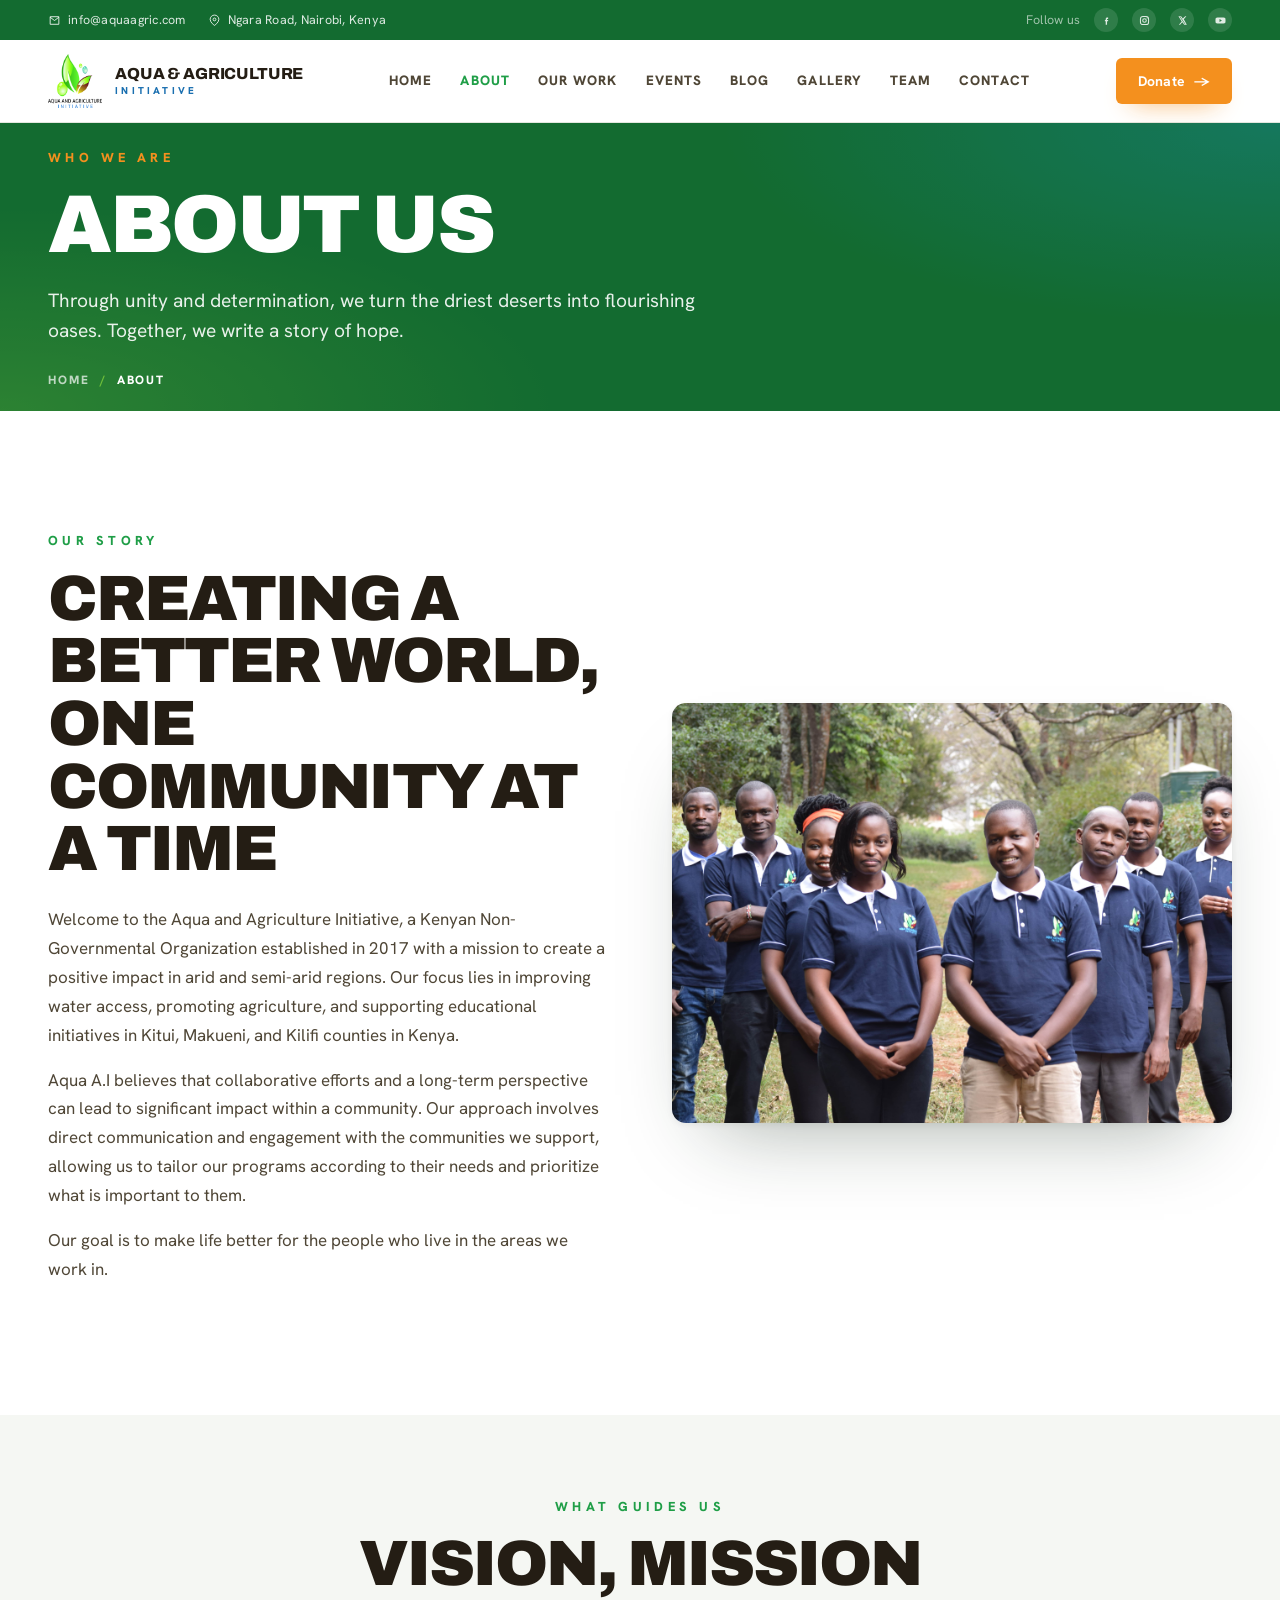
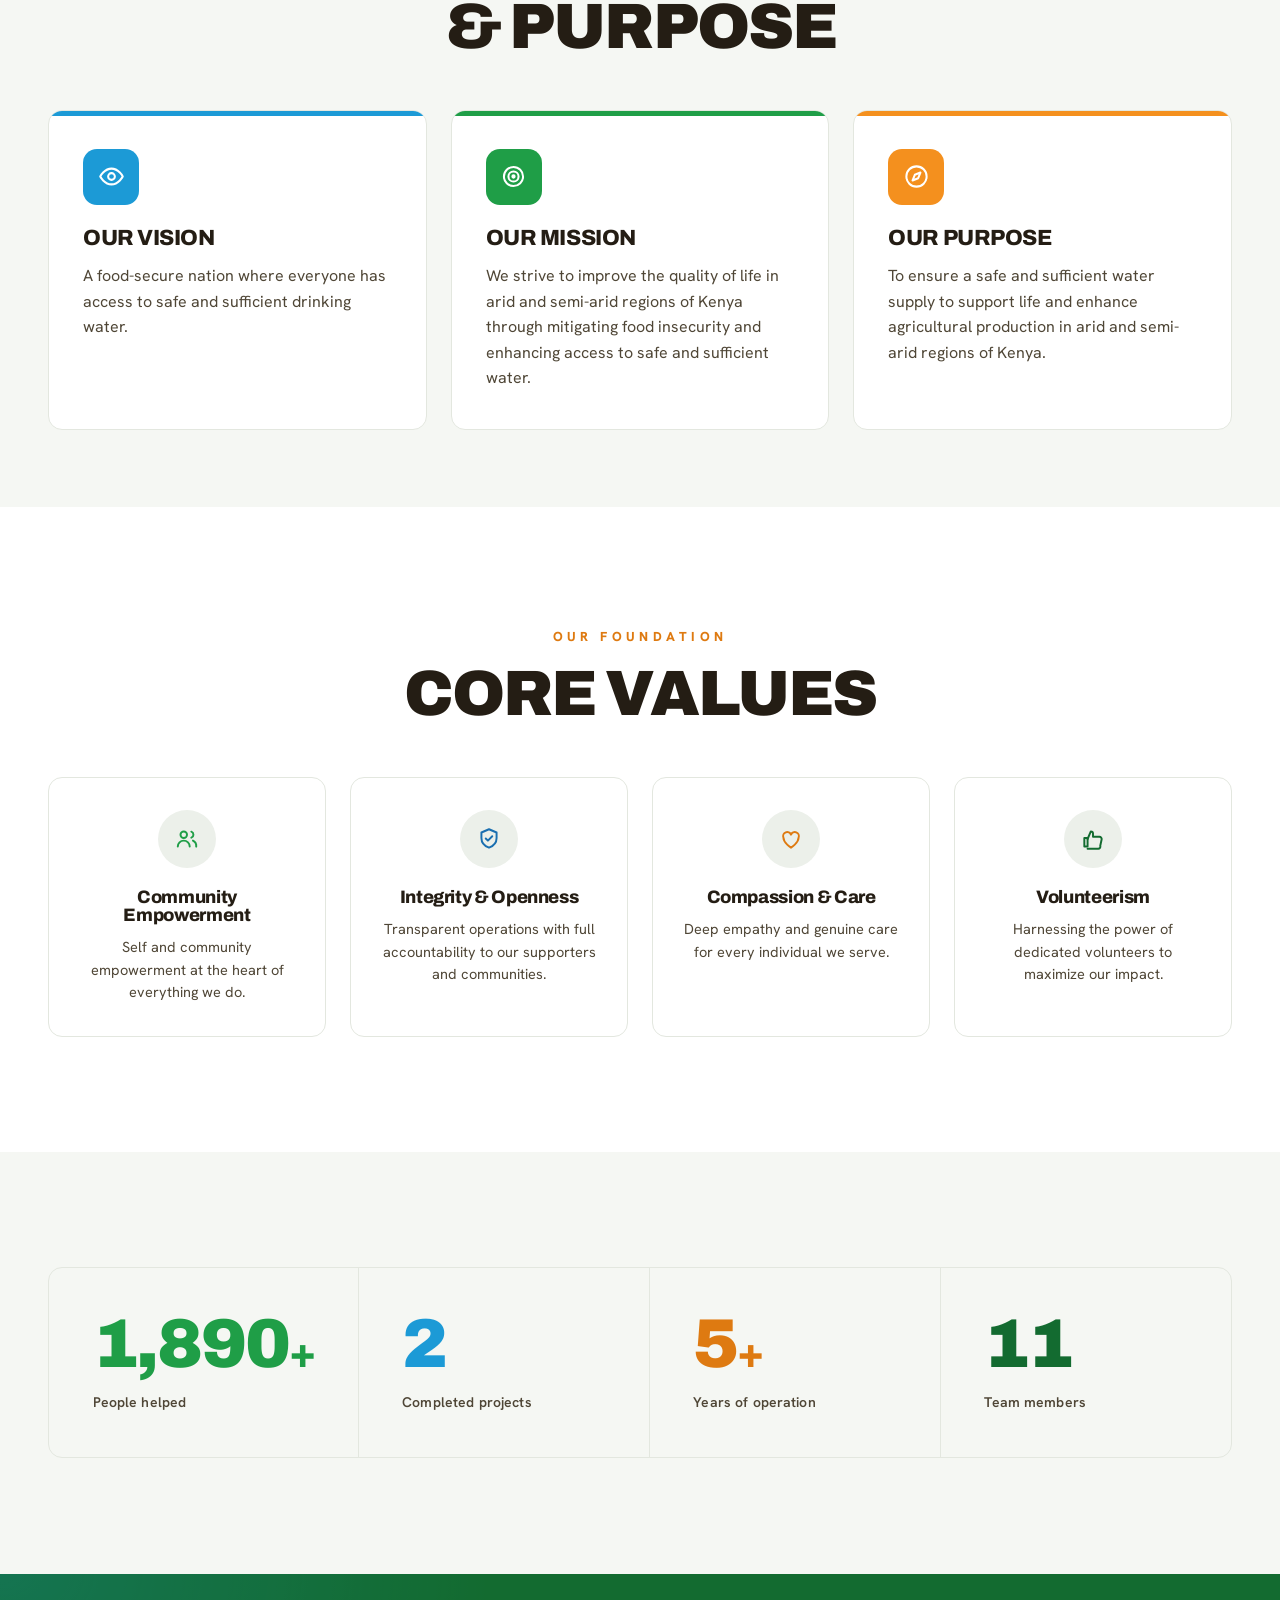
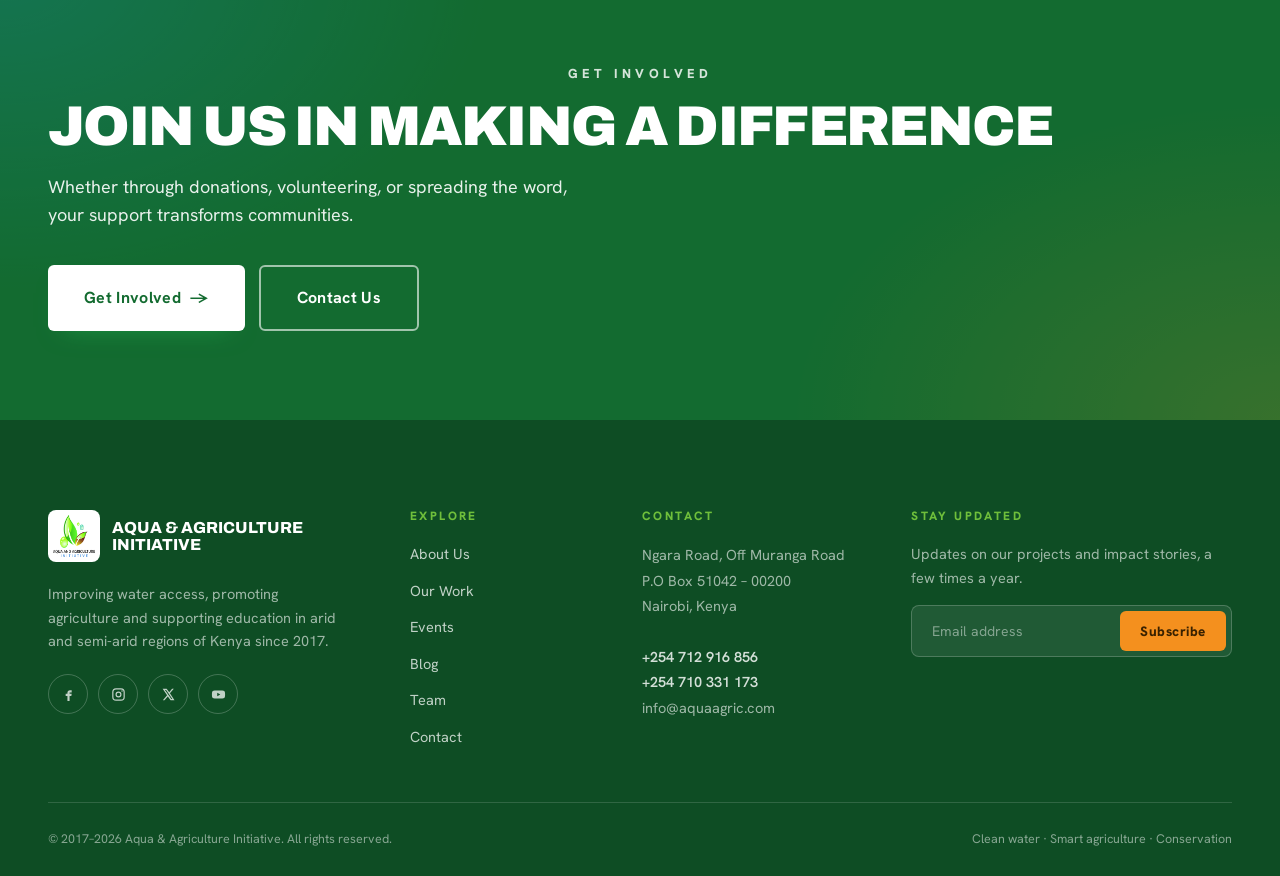
==== commit 48a395c9: "Refine layout spacing, widen content area, update contact email Tighten vertical whitespace across C" ====
--- a/about.html
+++ b/about.html
@@ -1,276 +1,238 @@
 <!DOCTYPE html>
 <html lang="en">
-
 <head>
-  <meta charset="utf-8">
-  <meta content="width=device-width, initial-scale=1.0" name="viewport">
-
-  <title>About Us | Aqua & Agriculture Initiative</title>
-  <meta name="description" content="Learn about Aqua & Agriculture Initiative's mission, vision, and values. We've been improving lives in Kenya's arid regions since 2017.">
-  <meta name="keywords" content="About Aqua AI, NGO Kenya, water access, mission, vision, arid regions">
-
-  <meta property="og:title" content="About Us | Aqua & Agriculture Initiative">
-  <meta property="og:description" content="Our mission to improve water access and agriculture in Kenya's driest communities.">
-  <meta property="og:type" content="website">
-
-  <link href="assets/img/favicon.png" rel="icon">
-  <link href="assets/img/apple-touch-icon.png" rel="apple-touch-icon">
-
-  <link href="https://fonts.googleapis.com/css2?family=Dosis:wght@300;400;500;600;700&family=Overpass:wght@300;400;600;700&display=swap" rel="stylesheet">
-
-  <link href="assets/vendor/aos/aos.css" rel="stylesheet">
-  <link href="assets/vendor/bootstrap/css/bootstrap.min.css" rel="stylesheet">
-  <link href="assets/vendor/bootstrap-icons/bootstrap-icons.css" rel="stylesheet">
-
-  <link href="assets/css/style.css" rel="stylesheet">
+<meta charset="UTF-8">
+<meta name="viewport" content="width=device-width, initial-scale=1.0">
+<title>About Us | Aqua &amp; Agriculture Initiative</title>
+<meta name="description" content="Learn about Aqua & Agriculture Initiative's mission, vision, and values. We've been improving lives in Kenya's arid regions since 2017.">
+<meta name="keywords" content="About Aqua AI, NGO Kenya, water access, mission, vision, arid regions">
+<meta property="og:title" content="About Us | Aqua &amp; Agriculture Initiative">
+<meta property="og:description" content="Our mission to improve water access and agriculture in Kenya's driest communities.">
+<meta property="og:type" content="website">
+<link rel="icon" type="image/png" href="assets/img/favicon.png">
+<link rel="apple-touch-icon" href="assets/img/apple-touch-icon.png">
+<link href="assets/vendor/bootstrap-icons/bootstrap-icons.css" rel="stylesheet">
+<link rel="stylesheet" href="assets/css/style.css">
 </head>
-
 <body>
 
-  <!-- Header -->
-  <header id="header">
-    <div class="container d-flex align-items-center">
-      <a href="index.html" class="logo me-auto">
-        <img src="assets/img/logo_top.png" alt="Aqua & Agriculture Initiative Logo" class="img-fluid">
-      </a>
-      <nav id="navbar" class="navbar order-last order-lg-0">
+<!-- ===================== TOP BAR ===================== -->
+<div class="topbar">
+  <div class="tb-left">
+    <span class="it"><svg viewBox="0 0 24 24" fill="none" stroke="currentColor" stroke-width="1.8"><path d="M4 5h16v14H4z"/><path d="m4 6 8 6 8-6"/></svg> info@aquaagric.com</span>
+    <span class="it addr"><svg viewBox="0 0 24 24" fill="none" stroke="currentColor" stroke-width="1.8"><path d="M20 10c0 6-8 11-8 11s-8-5-8-11a8 8 0 0 1 16 0Z"/><circle cx="12" cy="10" r="2.6"/></svg> Ngara Road, Nairobi, Kenya</span>
+  </div>
+  <div class="tb-right">
+    <span style="opacity:.7">Follow us</span>
+    <a href="#" aria-label="Facebook"><svg viewBox="0 0 24 24" fill="currentColor"><path d="M13.5 9H15V6.6h-1.7c-1.6 0-2.8 1.2-2.8 2.8V11H9v2.4h1.5V20h2.5v-6.6h1.8l.4-2.4h-2.2V9.6c0-.3.3-.6.6-.6Z"/></svg></a>
+    <a href="#" aria-label="Instagram"><svg viewBox="0 0 24 24" fill="none" stroke="currentColor" stroke-width="1.9"><rect x="4.5" y="4.5" width="15" height="15" rx="4.5"/><circle cx="12" cy="12" r="3.3"/><circle cx="16.8" cy="7.2" r="1" fill="currentColor" stroke="none"/></svg></a>
+    <a href="#" aria-label="X"><svg viewBox="0 0 24 24" fill="currentColor"><path d="M17 4h2.2l-4.8 5.5L20 20h-4.8l-3.5-4.6L7.5 20H5.3l5.2-6L4.5 4h4.9l3.1 4.2L17 4Zm-.8 14.6h1.2L8 5.3H6.7l9.5 13.3Z"/></svg></a>
+    <a href="#" aria-label="YouTube"><svg viewBox="0 0 24 24" fill="currentColor"><path d="M21 8.4a2.4 2.4 0 0 0-1.7-1.7C17.8 6.3 12 6.3 12 6.3s-5.8 0-7.3.4A2.4 2.4 0 0 0 3 8.4 25 25 0 0 0 2.7 12 25 25 0 0 0 3 15.6a2.4 2.4 0 0 0 1.7 1.7c1.5.4 7.3.4 7.3.4s5.8 0 7.3-.4a2.4 2.4 0 0 0 1.7-1.7 25 25 0 0 0 .3-3.6 25 25 0 0 0-.3-3.6ZM10.2 14.6V9.4l4.4 2.6-4.4 2.6Z"/></svg></a>
+  </div>
+</div>
+
+<!-- ===================== NAV ===================== -->
+<header class="nav" id="nav">
+  <a class="brand" href="index.html" aria-label="Aqua and Agriculture Initiative home">
+    <img src="assets/img/logo_top.png" alt="Aqua &amp; Agriculture Initiative">
+    <span class="bt"><b>Aqua &amp; Agriculture</b><span>Initiative</span></span>
+  </a>
+  <nav class="nav-links" aria-label="Primary">
+    <a href="index.html">Home</a>
+    <a class="active" href="about.html">About</a>
+    <a href="projects.html">Our Work</a>
+    <a href="events.html">Events</a>
+    <a href="blog.html">Blog</a>
+    <a href="gallery.html">Gallery</a>
+    <a href="team.html">Team</a>
+    <a href="contact.html">Contact</a>
+  </nav>
+  <div class="nav-cta">
+    <a class="btn orange" href="action.html">Donate <span class="arr">→</span></a>
+    <button class="burger" aria-label="Open menu"><span></span><span></span><span></span></button>
+  </div>
+</header>
+
+<div class="mobile-sheet" id="sheet">
+  <a href="index.html">Home</a>
+  <a class="active" href="about.html">About</a>
+  <a href="projects.html">Our Work</a>
+  <a href="events.html">Events</a>
+  <a href="blog.html">Blog</a>
+  <a href="gallery.html">Gallery</a>
+  <a href="team.html">Team</a>
+  <a href="contact.html">Contact</a>
+  <a class="btn orange" href="action.html" style="margin-top:14px;justify-content:center">Donate Now <span class="arr">→</span></a>
+</div>
+
+<!-- ===================== PAGE HEADER ===================== -->
+<section class="pagehead">
+  <div class="wrap">
+    <span class="kicker">Who We Are</span>
+    <h1>About Us</h1>
+    <p>Through unity and determination, we turn the driest deserts into flourishing oases. Together, we write a story of hope.</p>
+    <div class="crumbs"><a href="index.html">Home</a><span class="sep">/</span><span class="cur">About</span></div>
+  </div>
+</section>
+
+<!-- ===================== STORY ===================== -->
+<section class="section">
+  <div class="wrap">
+    <div class="about-split rv">
+      <div class="body">
+        <span class="kicker">Our Story</span>
+        <h2 class="h2" style="margin-top:14px;color:var(--ink)">Creating a Better World, One Community at a Time</h2>
+        <div style="margin-top:24px">
+          <p>Welcome to the Aqua and Agriculture Initiative, a Kenyan Non-Governmental Organization established in 2017 with a mission to create a positive impact in arid and semi-arid regions. Our focus lies in improving water access, promoting agriculture, and supporting educational initiatives in Kitui, Makueni, and Kilifi counties in Kenya.</p>
+          <p>Aqua A.I believes that collaborative efforts and a long-term perspective can lead to significant impact within a community. Our approach involves direct communication and engagement with the communities we support, allowing us to tailor our programs according to their needs and prioritize what is important to them.</p>
+          <p>Our goal is to make life better for the people who live in the areas we work in.</p>
+        </div>
+      </div>
+      <div class="media">
+        <img src="assets/img/team.jpeg" alt="Aqua A.I team working with communities">
+      </div>
+    </div>
+  </div>
+</section>
+
+<!-- ===================== VISION / MISSION / PURPOSE ===================== -->
+<section class="section" style="background:var(--paper);padding-block:clamp(48px,6vw,84px)">
+  <div class="wrap">
+    <div class="shead center rv" style="margin-bottom:clamp(36px,4vw,56px)">
+      <span class="kicker">What Guides Us</span>
+      <h2 class="h2">Vision, Mission &amp; Purpose</h2>
+    </div>
+    <div class="vmp-grid">
+      <div class="vmp rv">
+        <div class="ic" aria-hidden="true"><svg viewBox="0 0 24 24" fill="none" stroke="currentColor" stroke-width="1.8" stroke-linecap="round" stroke-linejoin="round"><path d="M2 12s3.5-7 10-7 10 7 10 7-3.5 7-10 7-10-7-10-7Z"/><circle cx="12" cy="12" r="3"/></svg></div>
+        <h3>Our Vision</h3>
+        <p>A food-secure nation where everyone has access to safe and sufficient drinking water.</p>
+      </div>
+      <div class="vmp rv d1">
+        <div class="ic" aria-hidden="true"><svg viewBox="0 0 24 24" fill="none" stroke="currentColor" stroke-width="1.8" stroke-linecap="round" stroke-linejoin="round"><circle cx="12" cy="12" r="8.5"/><circle cx="12" cy="12" r="4.5"/><circle cx="12" cy="12" r="1"/></svg></div>
+        <h3>Our Mission</h3>
+        <p>We strive to improve the quality of life in arid and semi-arid regions of Kenya through mitigating food insecurity and enhancing access to safe and sufficient water.</p>
+      </div>
+      <div class="vmp rv d2">
+        <div class="ic" aria-hidden="true"><svg viewBox="0 0 24 24" fill="none" stroke="currentColor" stroke-width="1.8" stroke-linecap="round" stroke-linejoin="round"><circle cx="12" cy="12" r="9"/><path d="m15.5 8.5-2 5-5 2 2-5 5-2Z"/></svg></div>
+        <h3>Our Purpose</h3>
+        <p>To ensure a safe and sufficient water supply to support life and enhance agricultural production in arid and semi-arid regions of Kenya.</p>
+      </div>
+    </div>
+  </div>
+</section>
+
+<!-- ===================== CORE VALUES ===================== -->
+<section class="section">
+  <div class="wrap">
+    <div class="shead center rv" style="margin-bottom:clamp(36px,4vw,56px)">
+      <span class="kicker orange">Our Foundation</span>
+      <h2 class="h2">Core Values</h2>
+    </div>
+    <div class="values-grid">
+      <div class="value rv">
+        <div class="ic"><svg viewBox="0 0 24 24" fill="none" stroke="currentColor" stroke-width="1.8" stroke-linecap="round" stroke-linejoin="round"><circle cx="9" cy="8" r="3"/><path d="M3.5 19a5.5 5.5 0 0 1 11 0"/><path d="M16 5.2a3 3 0 0 1 0 5.6"/><path d="M17.5 13.5A5.5 5.5 0 0 1 20.5 19"/></svg></div>
+        <h4>Community Empowerment</h4>
+        <p>Self and community empowerment at the heart of everything we do.</p>
+      </div>
+      <div class="value rv d1">
+        <div class="ic"><svg viewBox="0 0 24 24" fill="none" stroke="currentColor" stroke-width="1.8" stroke-linecap="round" stroke-linejoin="round"><path d="M12 3 5 6v5c0 4.5 3 7.5 7 9 4-1.5 7-4.5 7-9V6l-7-3Z"/><path d="m9 11.5 2 2 4-4"/></svg></div>
+        <h4>Integrity &amp; Openness</h4>
+        <p>Transparent operations with full accountability to our supporters and communities.</p>
+      </div>
+      <div class="value rv d2">
+        <div class="ic"><svg viewBox="0 0 24 24" fill="none" stroke="currentColor" stroke-width="1.8" stroke-linecap="round" stroke-linejoin="round"><path d="M12 20s-7-4.3-7-9.3A3.7 3.7 0 0 1 12 8a3.7 3.7 0 0 1 7 2.7c0 5-7 9.3-7 9.3Z"/></svg></div>
+        <h4>Compassion &amp; Care</h4>
+        <p>Deep empathy and genuine care for every individual we serve.</p>
+      </div>
+      <div class="value rv d3">
+        <div class="ic"><svg viewBox="0 0 24 24" fill="none" stroke="currentColor" stroke-width="1.8" stroke-linecap="round" stroke-linejoin="round"><path d="M7 11v8H4v-8h3Z"/><path d="M7 12l3-7a2 2 0 0 1 2 2v3h6a2 2 0 0 1 2 2.3l-1.3 6A2 2 0 0 1 16.7 21H7"/></svg></div>
+        <h4>Volunteerism</h4>
+        <p>Harnessing the power of dedicated volunteers to maximize our impact.</p>
+      </div>
+    </div>
+  </div>
+</section>
+
+<!-- ===================== STATS ===================== -->
+<section class="section stats" style="background:var(--paper)">
+  <div class="wrap">
+    <div class="stat-grid rv">
+      <div class="stat"><div class="num"><span data-to="2500">0</span><span class="u">+</span></div><div class="lbl">People helped</div></div>
+      <div class="stat"><div class="num"><span data-to="3">0</span></div><div class="lbl">Completed projects</div></div>
+      <div class="stat"><div class="num"><span data-to="7">0</span><span class="u">+</span></div><div class="lbl">Years of operation</div></div>
+      <div class="stat"><div class="num"><span data-to="15">0</span></div><div class="lbl">Team members</div></div>
+    </div>
+  </div>
+</section>
+
+<!-- ===================== CTA BAND ===================== -->
+<section class="cta-band">
+  <div class="wrap rv">
+    <span class="kicker light">Get Involved</span>
+    <h2 class="h2" style="margin-top:16px">Join Us in Making a Difference</h2>
+    <p>Whether through donations, volunteering, or spreading the word, your support transforms communities.</p>
+    <div class="cta-actions">
+      <a class="btn on-dark lg" href="action.html">Get Involved <span class="arr">→</span></a>
+      <a class="btn ghost on-dark lg" href="contact.html">Contact Us</a>
+    </div>
+  </div>
+</section>
+
+<!-- ===================== FOOTER ===================== -->
+<footer class="foot">
+  <div class="wrap">
+    <div class="foot-top">
+      <div class="foot-brand">
+        <div class="b"><img src="assets/img/logo_top.png" alt="Aqua &amp; Agriculture Initiative"><b>Aqua &amp; Agriculture<br>Initiative</b></div>
+        <p>Improving water access, promoting agriculture and supporting education in arid and semi-arid regions of Kenya since 2017.</p>
+        <div class="socials">
+          <a href="#" aria-label="Facebook"><svg viewBox="0 0 24 24" fill="currentColor"><path d="M14 9h2.5V6H14c-2 0-3.5 1.5-3.5 3.5V11H8v3h2.5v7h3v-7H16l.5-3h-3V9.5c0-.3.2-.5.5-.5Z"/></svg></a>
+          <a href="#" aria-label="Instagram"><svg viewBox="0 0 24 24" fill="none" stroke="currentColor" stroke-width="1.7"><rect x="4" y="4" width="16" height="16" rx="4.5"/><circle cx="12" cy="12" r="3.4"/><circle cx="17" cy="7" r="1" fill="currentColor" stroke="none"/></svg></a>
+          <a href="#" aria-label="X"><svg viewBox="0 0 24 24" fill="currentColor"><path d="M17 4h2.5l-5.5 6.3L20.5 20H15l-4-5.2L6.3 20H4l6-6.8L3.7 4H9.4l3.6 4.8L17 4Zm-1 14.4h1.4L8.6 5.5H7L16 18.4Z"/></svg></a>
+          <a href="#" aria-label="YouTube"><svg viewBox="0 0 24 24" fill="currentColor"><path d="M21 8.4a2.4 2.4 0 0 0-1.7-1.7C17.8 6.3 12 6.3 12 6.3s-5.8 0-7.3.4A2.4 2.4 0 0 0 3 8.4 25 25 0 0 0 2.7 12 25 25 0 0 0 3 15.6a2.4 2.4 0 0 0 1.7 1.7c1.5.4 7.3.4 7.3.4s5.8 0 7.3-.4a2.4 2.4 0 0 0 1.7-1.7 25 25 0 0 0 .3-3.6 25 25 0 0 0-.3-3.6ZM10.2 14.6V9.4l4.4 2.6-4.4 2.6Z"/></svg></a>
+        </div>
+      </div>
+      <div>
+        <h4>Explore</h4>
         <ul>
-          <li><a href="index.html">Home</a></li>
-          <li><a class="active" href="about.html">About</a></li>
+          <li><a href="about.html">About Us</a></li>
           <li><a href="projects.html">Our Work</a></li>
           <li><a href="events.html">Events</a></li>
           <li><a href="blog.html">Blog</a></li>
-          <li><a href="gallery.html">Gallery</a></li>
+          <li><a href="team.html">Team</a></li>
           <li><a href="contact.html">Contact</a></li>
         </ul>
-        <i class="bi bi-list mobile-nav-toggle" role="button" aria-label="Toggle navigation"></i>
-      </nav>
-      <a href="action.html" class="get-started-btn">Donate Now</a>
-    </div>
-  </header>
-
-  <main id="main">
-
-    <!-- Page Header -->
-    <div class="breadcrumbs" data-aos="fade-in">
-      <div class="container">
-        <h2>About Us</h2>
-        <p>Through unity and determination, we turn the driest deserts into flourishing oases. Together, we write a story of hope.</p>
-      </div>
-    </div>
-
-    <!-- About Section -->
-    <section id="about" class="about">
-      <div class="container" data-aos="fade-up">
-        <div class="row align-items-center g-5">
-          <div class="col-lg-6 order-1 order-lg-2" data-aos="fade-left" data-aos-delay="100">
-            <div class="about-img">
-              <img src="assets/img/team.jpeg" alt="Aqua A.I team working with communities">
-            </div>
-          </div>
-          <div class="col-lg-6 order-2 order-lg-1 content">
-            <div class="section-header text-start">
-              <span class="section-label">Our Story</span>
-              <h2>Creating a Better World, One Community at a Time</h2>
-            </div>
-            <p>Welcome to the Aqua and Agriculture Initiative, a Kenyan Non-Governmental Organization established in 2017 with a mission to create a positive impact in arid and semi-arid regions. Our focus lies in improving water access, promoting agriculture, and supporting educational initiatives in Kitui, Makueni, and Kilifi counties in Kenya.</p>
-            <p>Aqua A.I believes that collaborative efforts and a long-term perspective can lead to significant impact within a community. Our approach involves direct communication and engagement with the communities we support, allowing us to tailor our programs according to their needs and prioritize what is important to them.</p>
-            <p>Our goal is to make life better for the people who live in the areas we work in.</p>
-          </div>
-        </div>
-      </div>
-    </section>
-
-    <!-- Vision, Mission, Purpose -->
-    <section class="section-bg">
-      <div class="container" data-aos="fade-up">
-        <div class="section-header">
-          <span class="section-label">What Guides Us</span>
-          <h2>Vision, Mission & Purpose</h2>
-        </div>
-        <div class="row g-4">
-          <div class="col-lg-4" data-aos="fade-up" data-aos-delay="100">
-            <div class="vmp-card">
-              <div class="vmp-icon">
-                <i class="bi bi-eye-fill"></i>
-              </div>
-              <h4>Our Vision</h4>
-              <p>A food-secure nation where everyone has access to safe and sufficient drinking water.</p>
-            </div>
-          </div>
-          <div class="col-lg-4" data-aos="fade-up" data-aos-delay="200">
-            <div class="vmp-card">
-              <div class="vmp-icon">
-                <i class="bi bi-bullseye"></i>
-              </div>
-              <h4>Our Mission</h4>
-              <p>We strive to improve the quality of life in arid and semi-arid regions of Kenya through mitigating food insecurity and enhancing access to safe and sufficient water.</p>
-            </div>
-          </div>
-          <div class="col-lg-4" data-aos="fade-up" data-aos-delay="300">
-            <div class="vmp-card">
-              <div class="vmp-icon">
-                <i class="bi bi-compass-fill"></i>
-              </div>
-              <h4>Our Purpose</h4>
-              <p>To ensure a safe and sufficient water supply to support life and enhance agricultural production in arid and semi-arid regions of Kenya.</p>
-            </div>
-          </div>
-        </div>
-      </div>
-    </section>
-
-    <!-- Core Values -->
-    <section class="core-values">
-      <div class="container" data-aos="fade-up">
-        <div class="section-header">
-          <span class="section-label">Our Foundation</span>
-          <h2>Core Values</h2>
-        </div>
-        <div class="row g-4">
-          <div class="col-lg-3 col-md-6" data-aos="fade-up" data-aos-delay="100">
-            <div class="value-item">
-              <i class="bi bi-people-fill"></i>
-              <h4>Community Empowerment</h4>
-              <p>Self and community empowerment at the heart of everything we do.</p>
-            </div>
-          </div>
-          <div class="col-lg-3 col-md-6" data-aos="fade-up" data-aos-delay="200">
-            <div class="value-item">
-              <i class="bi bi-shield-check"></i>
-              <h4>Integrity & Openness</h4>
-              <p>Transparent operations with full accountability to our supporters and communities.</p>
-            </div>
-          </div>
-          <div class="col-lg-3 col-md-6" data-aos="fade-up" data-aos-delay="300">
-            <div class="value-item">
-              <i class="bi bi-heart-fill"></i>
-              <h4>Compassion & Care</h4>
-              <p>Deep empathy and genuine care for every individual we serve.</p>
-            </div>
-          </div>
-          <div class="col-lg-3 col-md-6" data-aos="fade-up" data-aos-delay="400">
-            <div class="value-item">
-              <i class="bi bi-hand-thumbs-up-fill"></i>
-              <h4>Volunteerism</h4>
-              <p>Harnessing the power of dedicated volunteers to maximize our impact.</p>
-            </div>
-          </div>
-        </div>
-      </div>
-    </section>
-
-    <!-- Impact Stats -->
-    <section class="counts">
-      <div class="container">
-        <div class="row g-4">
-          <div class="col-lg-3 col-6" data-aos="fade-up" data-aos-delay="100">
-            <div class="count-box">
-              <i class="bi bi-people"></i>
-              <span data-purecounter-start="0" data-purecounter-end="2500" data-purecounter-duration="1" class="purecounter"></span>
-              <p>People Helped</p>
-            </div>
-          </div>
-          <div class="col-lg-3 col-6" data-aos="fade-up" data-aos-delay="200">
-            <div class="count-box">
-              <i class="bi bi-clipboard-check"></i>
-              <span data-purecounter-start="0" data-purecounter-end="3" data-purecounter-duration="1" class="purecounter"></span>
-              <p>Completed Projects</p>
-            </div>
-          </div>
-          <div class="col-lg-3 col-6" data-aos="fade-up" data-aos-delay="300">
-            <div class="count-box">
-              <i class="bi bi-calendar-check"></i>
-              <span data-purecounter-start="0" data-purecounter-end="7" data-purecounter-duration="1" class="purecounter"></span>
-              <p>Years of Operation</p>
-            </div>
-          </div>
-          <div class="col-lg-3 col-6" data-aos="fade-up" data-aos-delay="400">
-            <div class="count-box">
-              <i class="bi bi-person-check"></i>
-              <span data-purecounter-start="0" data-purecounter-end="15" data-purecounter-duration="1" class="purecounter"></span>
-              <p>Team Members</p>
-            </div>
-          </div>
-        </div>
-      </div>
-    </section>
-
-    <!-- CTA -->
-    <section class="cta-banner" data-aos="fade-up">
-      <div class="container">
-        <h2>Join Us in Making a Difference</h2>
-        <p>Whether through donations, volunteering, or spreading the word, your support transforms communities.</p>
-        <a href="action.html" class="btn-primary-custom">
-          <i class="bi bi-heart-fill"></i> Get Involved
-        </a>
-      </div>
-    </section>
-
-  </main>
-
-  <!-- Footer -->
-  <footer id="footer">
-    <div class="footer-top">
-      <div class="container">
-        <div class="row g-4">
-          <div class="col-lg-4 col-md-6">
-            <h3>Aqua & Agriculture Initiative</h3>
-            <p>Improving water access, promoting agriculture, and supporting education in arid and semi-arid regions of Kenya since 2017.</p>
-            <div class="social-links mt-3">
-              <a href="#" aria-label="Twitter"><i class="bi bi-twitter-x"></i></a>
-              <a href="#" aria-label="Facebook"><i class="bi bi-facebook"></i></a>
-              <a href="#" aria-label="Instagram"><i class="bi bi-instagram"></i></a>
-              <a href="#" aria-label="LinkedIn"><i class="bi bi-linkedin"></i></a>
-            </div>
-          </div>
-          <div class="col-lg-2 col-md-6 footer-links">
-            <h4>Quick Links</h4>
-            <ul>
-              <li><a href="index.html"><i class="bi bi-chevron-right"></i> Home</a></li>
-              <li><a href="about.html"><i class="bi bi-chevron-right"></i> About Us</a></li>
-              <li><a href="projects.html"><i class="bi bi-chevron-right"></i> Our Work</a></li>
-              <li><a href="team.html"><i class="bi bi-chevron-right"></i> Team</a></li>
-              <li><a href="contact.html"><i class="bi bi-chevron-right"></i> Contact</a></li>
-            </ul>
-          </div>
-          <div class="col-lg-3 col-md-6 footer-contact">
-            <h4>Contact Us</h4>
-            <p>
-              <i class="bi bi-geo-alt"></i> Ngara Road, Off Muranga Road<br>
-              P.O Box 51042 - 00200 Nairobi, Kenya<br><br>
-              <strong><i class="bi bi-telephone"></i></strong> +254 712 916 856<br>
-              <strong><i class="bi bi-telephone"></i></strong> +254 710 331 173<br>
-              <strong><i class="bi bi-envelope"></i></strong> info@aquaai.org
-            </p>
-          </div>
-          <div class="col-lg-3 col-md-6 footer-newsletter">
-            <h4>Stay Updated</h4>
-            <p>Subscribe to receive updates on our projects and impact stories.</p>
-            <form action="#" method="post">
-              <input type="email" name="email" placeholder="Your email address" required>
-              <input type="submit" value="Subscribe">
-            </form>
-          </div>
-        </div>
-      </div>
-    </div>
-    <div class="footer-bottom d-md-flex py-4">
-      <div class="container d-md-flex align-items-center justify-content-between">
-        <div class="copyright">
-          &copy; 2017&ndash;2026 <strong>Aqua & Agriculture Initiative</strong>. All Rights Reserved.
-        </div>
-      </div>
-    </div>
-  </footer>
-
-  <div id="preloader"></div>
-  <a href="#" class="back-to-top d-flex align-items-center justify-content-center" aria-label="Back to top"><i class="bi bi-arrow-up-short"></i></a>
-
-  <script src="assets/vendor/purecounter/purecounter_vanilla.js"></script>
-  <script src="assets/vendor/aos/aos.js"></script>
-  <script src="assets/vendor/bootstrap/js/bootstrap.bundle.min.js"></script>
-  <script src="assets/js/main.js"></script>
+      </div>
+      <div>
+        <h4>Contact</h4>
+        <address class="contact">
+          Ngara Road, Off Muranga Road<br>
+          P.O Box 51042 – 00200<br>
+          Nairobi, Kenya<br><br>
+          <b>+254 712 916 856</b><br>
+          <b>+254 710 331 173</b><br>
+          info@aquaagric.com
+        </address>
+      </div>
+      <div>
+        <h4>Stay Updated</h4>
+        <p style="font-size:14.5px;color:rgba(255,255,255,.6);line-height:1.6;margin:0">Updates on our projects and impact stories, a few times a year.</p>
+        <form class="news">
+          <input type="email" placeholder="Email address" aria-label="Email address" required>
+          <button type="submit">Subscribe</button>
+        </form>
+      </div>
+    </div>
+    <div class="foot-bot">
+      <span>© 2017–2026 Aqua &amp; Agriculture Initiative. All rights reserved.</span>
+      <span>Clean water · Smart agriculture · Conservation</span>
+    </div>
+  </div>
+</footer>
+
+<a href="#" class="to-top" aria-label="Back to top"><i class="bi bi-arrow-up-short"></i></a>
+
+<script src="assets/js/main.js"></script>
 </body>
-
 </html>
--- a/assets/css/style.css
+++ b/assets/css/style.css
@@ -1,2250 +1,648 @@
-/*--------------------------------------------------------------
-  Aqua & Agriculture Initiative — Welfare-Inspired Design
-  Organizational Colors: Emerald #0e7c5f + Amber #f59e0b
---------------------------------------------------------------*/
-
-/* ===== CSS Custom Properties ===== */
-:root {
-  --primary: #0e7c5f;
-  --primary-dark: #095e48;
-  --primary-light: #e8f5f0;
-  --primary-rgb: 14, 124, 95;
-  --accent: #f59e0b;
-  --accent-dark: #d97706;
-  --accent-light: #fef3c7;
-  --text-dark: #212529;
-  --text-body: #4a5568;
-  --text-muted: #6c757d;
-  --bg-white: #ffffff;
-  --bg-light: #f8f9fa;
-  --bg-dark: #252525;
-  --border: #e9ecef;
-  --shadow-card: 0px 3px 66px -24px rgba(0, 0, 0, 0.2);
-  --transition: .3s all ease;
-}
-
-/* ===== Reset & Base ===== */
-*,
-*::before,
-*::after {
-  box-sizing: border-box;
-}
-
-html {
-  scroll-behavior: smooth;
-}
-
-body {
-  font-family: "Overpass", Arial, sans-serif;
-  color: var(--text-body);
-  font-weight: 300;
-  font-size: 16px;
-  line-height: 1.8;
-  overflow-x: hidden;
-}
-
-a {
-  color: var(--primary);
-  text-decoration: none;
-  transition: var(--transition);
-}
-
-a:hover {
-  color: var(--primary-dark);
-  text-decoration: none;
-}
-
-h1, h2, h3, h4, h5, h6 {
-  font-family: "Dosis", Arial, sans-serif;
-  color: var(--text-dark);
-  font-weight: 500;
-  line-height: 1.3;
-}
-
-img {
-  max-width: 100%;
-  height: auto;
-  vertical-align: middle;
-}
-
-p {
-  font-weight: 300;
-}
-
-section {
-  padding: 7em 0;
-  position: relative;
-  z-index: 0;
-  overflow: hidden;
-}
-
-@media (max-width: 768px) {
-  section {
-    padding: 5em 0;
-  }
-}
-
-/* ===== Preloader ===== */
-#preloader {
-  position: fixed;
-  inset: 0;
-  z-index: 9999;
-  background: #fff;
-}
-
-#preloader:before {
-  content: "";
-  position: fixed;
-  top: calc(50% - 24px);
-  left: calc(50% - 24px);
-  width: 48px;
-  height: 48px;
-  border: 4px solid var(--border);
-  border-top-color: var(--primary);
-  border-radius: 50%;
-  animation: spin 0.8s linear infinite;
-}
-
-@keyframes spin {
-  to { transform: rotate(360deg); }
-}
-
-/* ===== Back to Top ===== */
-.back-to-top {
-  position: fixed;
-  visibility: hidden;
-  opacity: 0;
-  right: 20px;
-  bottom: 20px;
-  z-index: 996;
-  background: var(--primary);
-  width: 44px;
-  height: 44px;
-  border-radius: 0;
-  transition: all 0.4s;
-  color: #fff;
-  display: flex;
-  align-items: center;
-  justify-content: center;
-}
-
-.back-to-top i {
-  font-size: 24px;
-  color: #fff;
-  line-height: 0;
-}
-
-.back-to-top:hover {
-  background: var(--primary-dark);
-  color: #fff;
-}
-
-.back-to-top.active {
-  visibility: visible;
-  opacity: 1;
-}
-
-/* ===== Buttons ===== */
-.btn-primary-custom {
-  display: inline-block;
-  background: var(--primary);
-  color: #fff;
-  border: 1px solid var(--primary);
-  padding: 12px 30px;
-  border-radius: 0;
-  font-size: 16px;
-  font-weight: 400;
-  font-family: "Dosis", Arial, sans-serif;
-  letter-spacing: 1px;
-  text-transform: uppercase;
-  transition: var(--transition);
-  cursor: pointer;
-  box-shadow: 0 5px 20px -5px rgba(0, 0, 0, 0.3);
-}
-
-.btn-primary-custom:hover {
-  background: transparent;
-  color: var(--primary);
-  border-color: var(--primary);
-}
-
-.btn-accent {
-  background: var(--accent);
-  border-color: var(--accent);
-  color: var(--text-dark);
-}
-
-.btn-accent:hover {
-  background: transparent;
-  color: var(--accent);
-  border-color: var(--accent);
-}
-
-.btn-outline-white {
-  display: inline-block;
-  background: none;
-  border: 1px solid rgba(255, 255, 255, 0.8);
-  color: #fff;
-  padding: 12px 30px;
-  border-radius: 0;
-  font-size: 16px;
-  font-weight: 400;
-  font-family: "Dosis", Arial, sans-serif;
-  letter-spacing: 1px;
-  text-transform: uppercase;
-  transition: var(--transition);
-  cursor: pointer;
-}
-
-.btn-outline-white:hover {
-  background: #fff;
-  color: var(--primary);
-  border-color: #fff;
-}
-
-.btn-white {
-  display: inline-block;
-  background: #fff;
-  border: 1px solid #fff;
-  color: var(--text-dark);
-  padding: 12px 30px;
-  border-radius: 0;
-  font-size: 16px;
-  font-weight: 400;
-  font-family: "Dosis", Arial, sans-serif;
-  letter-spacing: 1px;
-  text-transform: uppercase;
-  transition: var(--transition);
-  cursor: pointer;
-}
-
-.btn-white:hover {
-  background: var(--text-dark);
-  color: #fff;
-  border-color: var(--text-dark);
-}
-
-/* ===== Section Headers ===== */
-.section-header {
-  text-align: center;
-  margin-bottom: 50px;
-}
-
-.section-header .section-label {
-  display: block;
-  font-size: 13px;
-  font-weight: 400;
-  letter-spacing: 3px;
-  text-transform: uppercase;
-  color: var(--primary);
-  margin-bottom: 10px;
-  font-family: "Overpass", Arial, sans-serif;
-}
-
-.section-header h2 {
-  font-size: 34px;
-  font-weight: 400;
-  margin-bottom: 16px;
-  color: var(--text-dark);
-  font-family: "Dosis", Arial, sans-serif;
-}
-
-.section-header p {
-  font-size: 16px;
-  color: var(--text-muted);
-  max-width: 600px;
-  margin: 0 auto;
-  font-weight: 300;
-}
-
-/* ===== Header / Navbar ===== */
-#header {
-  position: absolute;
-  top: 10px;
-  left: 0;
-  right: 0;
-  z-index: 997;
-  padding: 0.5rem 0;
-  transition: var(--transition);
-  background: transparent;
-}
-
-#header.scrolled {
-  position: fixed;
-  top: 0;
-  background: #fff;
-  box-shadow: 0 0 10px 0 rgba(0, 0, 0, 0.1);
-  padding: 0.5rem 0;
-}
-
-#header .logo {
-  margin: 0;
-  padding: 0;
-}
-
-#header .logo img {
-  max-height: 50px;
-  transition: var(--transition);
-}
-
-/* Header CTA */
-.get-started-btn {
-  margin-left: 22px;
-  background: var(--accent);
-  color: var(--text-dark);
-  border: 1px solid var(--accent);
-  border-radius: 0;
-  padding: 10px 25px;
-  white-space: nowrap;
-  transition: var(--transition);
-  font-size: 14px;
-  font-weight: 500;
-  font-family: "Dosis", Arial, sans-serif;
-  text-transform: uppercase;
-  letter-spacing: 1px;
-  display: inline-block;
-  box-shadow: 0 5px 20px -5px rgba(0, 0, 0, 0.3);
-}
-
-.get-started-btn:hover {
-  background: transparent;
-  color: var(--accent);
-  border-color: var(--accent);
-}
-
-#header.scrolled .get-started-btn {
-  color: var(--text-dark);
-}
-
-@media (max-width: 768px) {
-  .get-started-btn {
-    margin: 0 15px 0 0;
-    padding: 8px 18px;
-    font-size: 12px;
-  }
-}
-
-/* ===== Navigation ===== */
-.navbar {
-  padding: 0;
-}
-
-.navbar ul {
-  margin: 0;
-  padding: 0;
-  display: flex;
-  list-style: none;
-  align-items: center;
-}
-
-.navbar li {
-  position: relative;
-}
-
-.navbar a,
-.navbar a:focus {
-  display: flex;
-  align-items: center;
-  padding: 0.9rem 20px;
-  font-family: "Dosis", Arial, sans-serif;
-  font-size: 16px;
-  font-weight: 400;
-  color: rgba(255, 255, 255, 0.8);
-  white-space: nowrap;
-  transition: var(--transition);
-  text-transform: uppercase;
-  letter-spacing: 1px;
-}
-
-.navbar a:hover,
-.navbar .active,
-.navbar .active:focus,
-.navbar li:hover > a {
-  color: #fff;
-}
-
-#header.scrolled .navbar a,
-#header.scrolled .navbar a:focus {
-  color: var(--text-dark);
-}
-
-#header.scrolled .navbar a:hover,
-#header.scrolled .navbar .active,
-#header.scrolled .navbar .active:focus,
-#header.scrolled .navbar li:hover > a {
-  color: var(--primary);
-}
-
-/* Mobile Navigation */
-.mobile-nav-toggle {
-  color: #fff;
-  font-size: 28px;
-  cursor: pointer;
-  display: none;
-  line-height: 0;
-  transition: 0.3s;
-}
-
-#header.scrolled .mobile-nav-toggle {
-  color: var(--text-dark);
-}
-
-.mobile-nav-toggle.bi-x {
-  color: #fff;
-}
-
-@media (max-width: 991px) {
-  .mobile-nav-toggle {
-    display: block;
-  }
-  .navbar ul {
-    display: none;
-  }
-}
-
-.navbar-mobile {
-  position: fixed;
-  overflow: hidden;
-  inset: 0;
-  background: rgba(0, 0, 0, 0.9);
-  transition: 0.3s;
-  z-index: 999;
-}
-
-.navbar-mobile .mobile-nav-toggle {
-  position: absolute;
-  top: 18px;
-  right: 18px;
-}
-
-.navbar-mobile ul {
-  display: block;
-  position: absolute;
-  top: 60px;
-  right: 16px;
-  bottom: 16px;
-  left: 16px;
-  padding: 16px 0;
-  border-radius: 4px;
-  background-color: #fff;
-  overflow-y: auto;
-}
-
-.navbar-mobile a,
-.navbar-mobile a:focus {
-  padding: 12px 24px;
-  font-size: 15px;
-  color: var(--text-dark);
-}
-
-.navbar-mobile a:hover,
-.navbar-mobile .active,
-.navbar-mobile li:hover > a {
-  color: var(--primary);
-}
-
-.navbar-mobile .dropdown ul {
-  position: static;
-  display: none;
-  margin: 10px 20px;
-  padding: 10px 0;
-  opacity: 1;
-  visibility: visible;
-  background: #fff;
-  box-shadow: var(--shadow-card);
-}
-
-.navbar-mobile .dropdown > .dropdown-active {
-  display: block;
-}
-
-/* ===== Hero Section ===== */
-#hero {
-  width: 100%;
-  min-height: 100vh;
-  background: url("../img/photo_1.jpg") center/cover no-repeat;
-  position: relative;
-  display: flex;
-  align-items: center;
-}
-
-#hero::before {
-  content: "";
-  position: absolute;
-  inset: 0;
-  background: rgba(0, 0, 0, 0.5);
-}
-
-#hero .container {
-  position: relative;
-  z-index: 2;
-}
-
-#hero .hero-content {
-  text-align: center;
-  max-width: 800px;
-  margin: 0 auto;
-}
-
-#hero .hero-subheading {
-  font-size: 13px;
-  letter-spacing: 3px;
-  text-transform: uppercase;
-  color: var(--accent);
-  font-weight: 400;
-  margin-bottom: 20px;
-  font-family: "Overpass", Arial, sans-serif;
-}
-
-#hero h1 {
-  color: #fff;
-  font-size: 60px;
-  font-weight: 400;
-  line-height: 1.2;
-  margin-bottom: 20px;
-  font-family: "Dosis", Arial, sans-serif;
-}
-
-#hero p {
-  color: rgba(255, 255, 255, 0.8);
-  font-size: 20px;
-  font-weight: 300;
-  line-height: 1.8;
-  margin-bottom: 36px;
-}
-
-#hero .hero-cta {
-  display: flex;
-  gap: 16px;
-  justify-content: center;
-  flex-wrap: wrap;
-}
-
-#hero .hero-stats {
-  display: flex;
-  gap: 60px;
-  justify-content: center;
-  margin-top: 80px;
-  flex-wrap: wrap;
-}
-
-#hero .hero-stats .stat-item {
-  text-align: center;
-}
-
-#hero .hero-stats .stat-item h3 {
-  color: #fff;
-  font-size: 40px;
-  font-weight: 700;
-  margin-bottom: 0;
-  font-family: "Dosis", Arial, sans-serif;
-}
-
-#hero .hero-stats .stat-item p {
-  color: rgba(255, 255, 255, 0.6);
-  font-size: 14px;
-  margin: 0;
-  letter-spacing: 1px;
-  text-transform: uppercase;
-}
-
-@media (max-width: 768px) {
-  #hero h1 {
-    font-size: 40px;
-  }
-  #hero p {
-    font-size: 16px;
-  }
-  #hero .hero-stats {
-    gap: 30px;
-    margin-top: 50px;
-  }
-  #hero .hero-stats .stat-item h3 {
-    font-size: 30px;
-  }
-}
-
-@media screen and (max-width: 768px) {
-  [data-aos-delay] {
-    transition-delay: 0 !important;
-  }
-}
-
-/* ===== Intro / Overlap Cards ===== */
-.intro-section {
-  margin-top: -80px;
-  position: relative;
-  z-index: 3;
-  padding: 0 0 4em 0;
-}
-
-.intro-card {
-  background: #fff;
-  padding: 40px 30px;
-  text-align: center;
-  box-shadow: var(--shadow-card);
-  border-radius: 4px;
-  transition: var(--transition);
-  height: 100%;
-}
-
-.intro-card:hover {
-  transform: translateY(-5px);
-  box-shadow: 0px 6px 80px -20px rgba(0, 0, 0, 0.25);
-}
-
-.intro-card .intro-icon {
-  width: 70px;
-  height: 70px;
-  background: var(--primary-light);
-  border-radius: 50%;
-  display: flex;
-  align-items: center;
-  justify-content: center;
-  margin: 0 auto 20px;
-  transition: var(--transition);
-}
-
-.intro-card:hover .intro-icon {
-  background: var(--primary);
-}
-
-.intro-card .intro-icon i {
-  font-size: 28px;
-  color: var(--primary);
-  transition: var(--transition);
-}
-
-.intro-card:hover .intro-icon i {
-  color: #fff;
-}
-
-.intro-card h3 {
-  font-size: 22px;
-  font-weight: 500;
-  margin-bottom: 12px;
-}
-
-.intro-card p {
-  font-size: 15px;
-  color: var(--text-muted);
-  margin-bottom: 20px;
-}
-
-.intro-card .intro-link {
-  color: var(--primary);
-  font-weight: 500;
-  font-size: 14px;
-  text-transform: uppercase;
-  letter-spacing: 1px;
-  font-family: "Dosis", Arial, sans-serif;
-}
-
-.intro-card .intro-link:hover {
-  color: var(--primary-dark);
-}
-
-/* ===== About Section ===== */
-.about .about-img {
-  overflow: hidden;
-  border-radius: 4px;
-}
-
-.about .about-img img {
-  width: 100%;
-  height: 100%;
-  object-fit: cover;
-  transition: transform 0.6s ease;
-}
-
-.about .about-img:hover img {
-  transform: scale(1.03);
-}
-
-.about .content h3 {
-  font-weight: 500;
-  font-size: 34px;
-  margin-bottom: 20px;
-  font-family: "Dosis", Arial, sans-serif;
-}
-
-.about .content p {
-  font-size: 16px;
-  line-height: 1.8;
-  font-weight: 300;
-}
-
-.about .content ul {
-  list-style: none;
-  padding: 0;
-  margin: 24px 0;
-}
-
-.about .content ul li {
-  display: flex;
-  align-items: flex-start;
-  gap: 12px;
-  padding: 8px 0;
-  font-size: 16px;
-  font-weight: 300;
-}
-
-.about .content ul li i {
-  color: var(--primary);
-  font-size: 20px;
-  flex-shrink: 0;
-  margin-top: 4px;
-}
-
-/* ===== Impact / Counts Section ===== */
-.counts {
-  padding: 5em 0;
-  background: var(--primary);
-  position: relative;
-}
-
-.counts .container {
-  position: relative;
-  z-index: 2;
-}
-
-.counts .count-box {
-  text-align: center;
-  padding: 30px 20px;
-}
-
-.counts .count-box i {
-  font-size: 40px;
-  color: rgba(255, 255, 255, 0.3);
-  margin-bottom: 15px;
-  display: block;
-}
-
-.counts .count-box .purecounter,
-.counts .count-box span {
-  font-size: 40px;
-  font-weight: 700;
-  color: #fff;
-  display: block;
-  font-family: "Dosis", Arial, sans-serif;
-}
-
-.counts .count-box p {
-  margin: 8px 0 0;
-  font-size: 14px;
-  font-weight: 300;
-  color: rgba(255, 255, 255, 0.65);
-  text-transform: uppercase;
-  letter-spacing: 1px;
-}
-
-/* ===== Why Us / Objectives ===== */
-.why-us .content {
-  padding: 40px;
-  background: var(--primary);
-  border-radius: 4px;
-  color: #fff;
-  height: 100%;
-  display: flex;
-  flex-direction: column;
-  justify-content: center;
-}
-
-.why-us .content h3 {
-  font-weight: 500;
-  font-size: 34px;
-  margin-bottom: 20px;
-  color: #fff;
-  font-family: "Dosis", Arial, sans-serif;
-}
-
-.why-us .content p {
-  margin-bottom: 24px;
-  color: rgba(255, 255, 255, 0.8);
-  font-size: 16px;
-  font-weight: 300;
-  line-height: 1.8;
-}
-
-.why-us .content .more-btn {
-  display: inline-block;
-  background: rgba(255, 255, 255, 0.15);
-  padding: 10px 28px;
-  color: #fff;
-  border-radius: 0;
-  transition: var(--transition);
-  font-weight: 400;
-  font-size: 14px;
-  text-transform: uppercase;
-  letter-spacing: 1px;
-  font-family: "Dosis", Arial, sans-serif;
-  border: 1px solid rgba(255, 255, 255, 0.3);
-  align-self: flex-start;
-}
-
-.why-us .content .more-btn:hover {
-  background: #fff;
-  color: var(--primary);
-  border-color: #fff;
-}
-
-.why-us .icon-boxes .icon-box {
-  text-align: center;
-  background: #fff;
-  padding: 40px 28px;
-  border-radius: 4px;
-  border: 1px solid var(--border);
-  transition: var(--transition);
-  height: 100%;
-  box-shadow: var(--shadow-card);
-}
-
-.why-us .icon-boxes .icon-box:hover {
-  transform: translateY(-5px);
-  box-shadow: 0px 6px 80px -20px rgba(0, 0, 0, 0.25);
-}
-
-.why-us .icon-boxes .icon-box i {
-  font-size: 32px;
-  padding: 18px;
-  color: var(--primary);
-  margin-bottom: 20px;
-  background: var(--primary-light);
-  border-radius: 50%;
-  display: inline-flex;
-  align-items: center;
-  justify-content: center;
-  width: 68px;
-  height: 68px;
-}
-
-.why-us .icon-boxes .icon-box h4 {
-  font-size: 20px;
-  font-weight: 500;
-  margin: 0 0 16px 0;
-}
-
-.why-us .icon-boxes .icon-box p {
-  font-size: 15px;
-  color: var(--text-muted);
-  line-height: 1.7;
-  margin: 0;
-  font-weight: 300;
-}
-
-/* ===== Cause / Project Cards ===== */
-.cause-section .cause-entry {
-  background: #fff;
-  border: 1px solid #fafafa;
-  box-shadow: var(--shadow-card);
-  border-radius: 4px;
-  overflow: hidden;
-  margin-bottom: 30px;
-  transition: var(--transition);
-}
-
-.cause-section .cause-entry:hover {
-  transform: translateY(-5px);
-}
-
-.cause-section .cause-entry .cause-img {
-  height: 300px;
-  overflow: hidden;
-}
-
-.cause-section .cause-entry .cause-img img {
-  width: 100%;
-  height: 100%;
-  object-fit: cover;
-  transition: transform 0.5s ease;
-}
-
-.cause-section .cause-entry:hover .cause-img img {
-  transform: scale(1.08);
-}
-
-.cause-section .cause-entry .cause-text {
-  width: 90%;
-  margin: -40px auto 0;
-  background: #fff;
-  padding: 30px;
-  position: relative;
-  z-index: 1;
-  border-radius: 4px;
-  box-shadow: 0 2px 20px rgba(0, 0, 0, 0.08);
-}
-
-.cause-section .cause-entry .cause-text .cause-tag {
-  display: inline-block;
-  font-size: 12px;
-  font-weight: 400;
-  letter-spacing: 2px;
-  text-transform: uppercase;
-  color: var(--primary);
-  margin-bottom: 12px;
-  font-family: "Overpass", Arial, sans-serif;
-}
-
-.cause-section .cause-entry .cause-text h3 {
-  font-size: 22px;
-  font-weight: 500;
-  margin-bottom: 10px;
-}
-
-.cause-section .cause-entry .cause-text h3 a {
-  color: var(--text-dark);
-}
-
-.cause-section .cause-entry .cause-text h3 a:hover {
-  color: var(--primary);
-}
-
-.cause-section .cause-entry .cause-text p {
-  font-size: 15px;
-  color: var(--text-muted);
-  font-weight: 300;
-  line-height: 1.7;
-  margin-bottom: 0;
-}
-
-/* ===== Action Cards (Take Action page) ===== */
-.action .action-item,
-.action-page .action-card {
-  background: #fff;
-  border: 1px solid #fafafa;
-  box-shadow: var(--shadow-card);
-  border-radius: 4px;
-  overflow: hidden;
-  transition: var(--transition);
-  height: 100%;
-  display: flex;
-  flex-direction: column;
-}
-
-.action .action-item:hover,
-.action-page .action-card:hover {
-  transform: translateY(-5px);
-  box-shadow: 0px 6px 80px -20px rgba(0, 0, 0, 0.25);
-}
-
-.action .action-item img,
-.action-page .action-card img {
-  width: 100%;
-  height: 250px;
-  object-fit: cover;
-  transition: transform 0.5s ease;
-}
-
-.action .action-item:hover img,
-.action-page .action-card:hover img {
-  transform: scale(1.08);
-}
-
-.action .action-item .img-wrap,
-.action-page .action-card .card-img-wrapper {
-  overflow: hidden;
-  position: relative;
-}
-
-.action .action-content,
-.action-page .action-card .card-body {
-  padding: 28px;
-  flex: 1;
-  display: flex;
-  flex-direction: column;
-}
-
-.action .action-content h4 {
-  font-size: 12px;
-  font-weight: 400;
-  letter-spacing: 2px;
-  text-transform: uppercase;
-  color: var(--primary);
-  margin-bottom: 12px;
-  font-family: "Overpass", Arial, sans-serif;
-}
-
-.action .action-content h3 {
-  font-weight: 500;
-  font-size: 22px;
-  margin-bottom: 12px;
-}
-
-.action .action-content h3 a {
-  color: var(--text-dark);
-}
-
-.action .action-content h3 a:hover {
-  color: var(--primary);
-}
-
-.action .action-content p {
-  font-size: 15px;
-  color: var(--text-muted);
-  line-height: 1.7;
-  font-weight: 300;
-  flex: 1;
-}
-
-.action-page .action-card .card-img-wrapper .card-icon {
-  position: absolute;
-  bottom: -24px;
-  right: 24px;
-  width: 56px;
-  height: 56px;
-  background: var(--accent);
-  border-radius: 50%;
-  display: flex;
-  align-items: center;
-  justify-content: center;
-  z-index: 2;
-  box-shadow: 0 4px 15px rgba(0, 0, 0, 0.15);
-}
-
-.action-page .action-card .card-icon i {
-  font-size: 22px;
-  color: var(--text-dark);
-}
-
-.action-page .action-card h3 {
-  font-size: 22px;
-  font-weight: 500;
-  margin-bottom: 12px;
-}
-
-.action-page .action-card p {
-  color: var(--text-muted);
-  font-size: 15px;
-  line-height: 1.7;
-  font-weight: 300;
-  flex: 1;
-}
-
-.action-page .action-card .card-link {
-  display: inline-block;
-  color: var(--primary);
-  font-weight: 400;
-  font-size: 14px;
-  text-transform: uppercase;
-  letter-spacing: 1px;
-  font-family: "Dosis", Arial, sans-serif;
-  transition: var(--transition);
-  margin-top: 16px;
-}
-
-.action-page .action-card .card-link:hover {
-  color: var(--primary-dark);
-}
-
-/* ===== CTA / Volunteer Banner ===== */
-.cta-banner {
-  padding: 8em 0;
-  position: relative;
-  background: url("../img/photo_5.jpg") center/cover no-repeat;
-  text-align: center;
-}
-
-.cta-banner::before {
-  content: "";
-  position: absolute;
-  inset: 0;
-  background: var(--primary);
-  opacity: 0.9;
-}
-
-.cta-banner .container {
-  position: relative;
-  z-index: 2;
-}
-
-.cta-banner h2 {
-  color: #fff;
-  font-size: 34px;
-  font-weight: 400;
-  margin-bottom: 16px;
-  font-family: "Dosis", Arial, sans-serif;
-}
-
-.cta-banner p {
-  color: rgba(255, 255, 255, 0.8);
-  font-size: 18px;
-  max-width: 600px;
-  margin: 0 auto 32px;
-  font-weight: 300;
-}
-
-.cta-banner .btn-primary-custom {
-  background: var(--accent);
-  border-color: var(--accent);
-  color: var(--text-dark);
-}
-
-.cta-banner .btn-primary-custom:hover {
-  background: transparent;
-  color: #fff;
-  border-color: #fff;
-}
-
-.cta-banner .btn-outline-white:hover {
-  color: var(--primary);
-}
-
-/* ===== Team Section ===== */
-.team .member {
-  text-align: center;
-  background: #fff;
-  border-radius: 4px;
-  box-shadow: var(--shadow-card);
-  overflow: hidden;
-  transition: var(--transition);
-  margin-bottom: 24px;
-}
-
-.team .member:hover {
-  transform: translateY(-5px);
-  box-shadow: 0px 6px 80px -20px rgba(0, 0, 0, 0.25);
-}
-
-.team .member .member-img {
-  overflow: hidden;
-  height: 320px;
-}
-
-.team .member img {
-  width: 100%;
-  height: 320px;
-  object-fit: cover;
-  object-position: top;
-  transition: transform 0.5s ease;
-}
-
-.team .member:hover img {
-  transform: scale(1.05);
-}
-
-.team .member .member-content {
-  padding: 28px 24px 32px;
-}
-
-.team .member h4 {
-  font-weight: 500;
-  margin-bottom: 4px;
-  font-size: 20px;
-}
-
-.team .member span {
-  font-size: 14px;
-  color: var(--primary);
-  font-weight: 400;
-  display: block;
-  margin-bottom: 12px;
-  text-transform: uppercase;
-  letter-spacing: 1px;
-  font-family: "Overpass", Arial, sans-serif;
-}
-
-.team .member p {
-  font-size: 15px;
-  color: var(--text-muted);
-  line-height: 1.7;
-  font-weight: 300;
-}
-
-.team .member .social {
-  margin-top: 16px;
-  display: flex;
-  justify-content: center;
-  gap: 8px;
-}
-
-.team .member .social a {
-  width: 40px;
-  height: 40px;
-  border-radius: 50%;
-  display: inline-flex;
-  align-items: center;
-  justify-content: center;
-  background: var(--bg-light);
-  color: var(--text-muted);
-  transition: var(--transition);
-}
-
-.team .member .social a:hover {
-  background: var(--primary);
-  color: #fff;
-}
-
-.team .member .social i {
-  font-size: 16px;
-}
-
-/* ===== Events / Project Detail Cards ===== */
-.events .card {
-  border: 1px solid #f2f2f2;
-  border-radius: 4px;
-  overflow: hidden;
-  margin-bottom: 30px;
-  transition: var(--transition);
-  box-shadow: var(--shadow-card);
-  background: #fff;
-}
-
-.events .card:hover {
-  transform: translateY(-5px);
-  box-shadow: 0px 6px 80px -20px rgba(0, 0, 0, 0.25);
-}
-
-.events .card-img {
-  overflow: hidden;
-  height: 300px;
-}
-
-.events .card-img img {
-  width: 100%;
-  height: 300px;
-  object-fit: cover;
-  transition: transform 0.5s ease;
-}
-
-.events .card:hover .card-img img {
-  transform: scale(1.08);
-}
-
-.events .card-body {
-  width: 90%;
-  margin: -40px auto 30px;
-  background: #fff;
-  padding: 30px;
-  position: relative;
-  z-index: 1;
-  border-radius: 4px;
-  box-shadow: 0 2px 20px rgba(0, 0, 0, 0.08);
-}
-
-.events .card-title {
-  font-weight: 500;
-  font-size: 20px;
-  margin-bottom: 8px;
-  text-align: left;
-}
-
-.events .card-title a {
-  color: var(--text-dark);
-  transition: var(--transition);
-}
-
-.events .card-title a:hover {
-  color: var(--primary);
-}
-
-.events .card-text {
-  color: var(--text-muted);
-  font-size: 15px;
-  line-height: 1.7;
-  font-weight: 300;
-}
-
-.events .fst-italic {
-  color: var(--primary);
-  font-weight: 400;
-  font-size: 13px;
-  letter-spacing: 1px;
-  text-transform: uppercase;
-  text-align: left !important;
-  margin-bottom: 12px;
-}
-
-/* ===== Breadcrumbs / Page Header ===== */
-.breadcrumbs {
-  margin-top: 0;
-  padding-top: 200px;
-  padding-bottom: 80px;
-  color: #fff;
-  text-align: center;
-  position: relative;
-  background: url("../img/photo_1.jpg") center/cover no-repeat;
-}
-
-.breadcrumbs::before {
-  content: "";
-  position: absolute;
-  inset: 0;
-  background: rgba(0, 0, 0, 0.5);
-}
-
-.breadcrumbs .container {
-  position: relative;
-  z-index: 2;
-}
-
-.breadcrumbs h2 {
-  font-size: 60px;
-  font-weight: 400;
-  color: #fff;
-  margin-bottom: 12px;
-  font-family: "Dosis", Arial, sans-serif;
-}
-
-.breadcrumbs p {
-  font-size: 18px;
-  color: rgba(255, 255, 255, 0.8);
-  margin-bottom: 0;
-  max-width: 600px;
-  margin-left: auto;
-  margin-right: auto;
-  font-weight: 300;
-}
-
-@media (max-width: 768px) {
-  .breadcrumbs {
-    padding-top: 140px;
-    padding-bottom: 50px;
-  }
-  .breadcrumbs h2 {
-    font-size: 36px;
-  }
-}
-
-/* ===== Contact Section ===== */
-.contact {
-  padding-top: 5em;
-}
-
-.contact .info {
-  background: #fff;
-  padding: 32px;
-  border-radius: 4px;
-  box-shadow: var(--shadow-card);
-}
-
-.contact .info-item {
-  display: flex;
-  align-items: flex-start;
-  gap: 16px;
-  padding: 20px 0;
-}
-
-.contact .info-item:not(:last-child) {
-  border-bottom: 1px solid var(--border);
-}
-
-.contact .info-item i {
-  font-size: 20px;
-  color: var(--primary);
-  width: 48px;
-  height: 48px;
-  background: var(--primary-light);
-  display: flex;
-  align-items: center;
-  justify-content: center;
-  border-radius: 50%;
-  flex-shrink: 0;
-  transition: var(--transition);
-}
-
-.contact .info-item:hover i {
-  background: var(--primary);
-  color: #fff;
-}
-
-.contact .info-item h4 {
-  font-size: 18px;
-  font-weight: 500;
-  margin-bottom: 4px;
-}
-
-.contact .info-item p {
-  margin: 0;
-  font-size: 15px;
-  color: var(--text-muted);
-  font-weight: 300;
-}
-
-.contact .contact-form {
-  background: #fff;
-  padding: 32px;
-  border-radius: 4px;
-  box-shadow: var(--shadow-card);
-}
-
-.contact .contact-form .form-control {
-  border: 2px solid var(--border);
-  border-radius: 0;
-  padding: 14px 16px;
-  font-size: 16px;
-  font-weight: 300;
-  height: auto;
-  transition: var(--transition);
-  font-family: "Overpass", Arial, sans-serif;
-}
-
-.contact .contact-form .form-control:focus {
-  border-color: var(--primary);
-  box-shadow: none;
-}
-
-.contact .contact-form textarea.form-control {
-  min-height: 160px;
-}
-
-.contact .contact-form button[type=submit] {
-  background: var(--primary);
-  border: 1px solid var(--primary);
-  padding: 14px 40px;
-  color: #fff;
-  border-radius: 0;
-  font-size: 16px;
-  font-weight: 400;
-  font-family: "Dosis", Arial, sans-serif;
-  text-transform: uppercase;
-  letter-spacing: 1px;
-  transition: var(--transition);
-  cursor: pointer;
-  box-shadow: 0 5px 20px -5px rgba(0, 0, 0, 0.3);
-  display: inline-flex;
-  align-items: center;
-  gap: 8px;
-}
-
-.contact .contact-form button[type=submit]:hover {
-  background: transparent;
-  color: var(--primary);
-}
-
-.contact .php-email-form .loading {
-  display: none;
-  text-align: center;
-  padding: 15px;
-}
-
-.contact .php-email-form .loading:before {
-  content: "";
-  display: inline-block;
-  border-radius: 50%;
-  width: 24px;
-  height: 24px;
-  margin: 0 10px -6px 0;
-  border: 3px solid var(--primary);
-  border-top-color: #eee;
-  animation: spin 1s linear infinite;
-}
-
-.contact .php-email-form .error-message {
-  display: none;
-  color: #fff;
-  background: #dc3545;
-  text-align: left;
-  padding: 15px;
-  font-weight: 600;
-}
-
-.contact .php-email-form .sent-message {
-  display: none;
-  color: #fff;
-  background: var(--primary);
-  text-align: center;
-  padding: 15px;
-  font-weight: 600;
-}
-
-/* Map */
-.contact-map iframe {
-  width: 100%;
-  height: 360px;
-  border: none;
-  border-radius: 4px;
-}
-
-/* ===== Vision/Mission/Purpose Cards ===== */
-.vmp-card {
-  background: #fff;
-  border-radius: 4px;
-  padding: 40px 28px;
-  text-align: center;
-  box-shadow: var(--shadow-card);
-  transition: var(--transition);
-  height: 100%;
-}
-
-.vmp-card:hover {
-  transform: translateY(-5px);
-  box-shadow: 0px 6px 80px -20px rgba(0, 0, 0, 0.25);
-}
-
-.vmp-card .vmp-icon {
-  width: 70px;
-  height: 70px;
-  background: var(--primary-light);
-  border-radius: 50%;
-  display: flex;
-  align-items: center;
-  justify-content: center;
-  margin: 0 auto 20px;
-}
-
-.vmp-card .vmp-icon i {
-  font-size: 28px;
-  color: var(--primary);
-}
-
-.vmp-card h4 {
-  font-size: 22px;
-  font-weight: 500;
-  margin-bottom: 12px;
-}
-
-.vmp-card p {
-  font-size: 15px;
-  color: var(--text-muted);
-  line-height: 1.7;
-  margin: 0;
-  font-weight: 300;
-}
-
-/* ===== Core Values ===== */
-.core-values .value-item {
-  text-align: center;
-  padding: 36px 24px;
-  background: #fff;
-  border-radius: 4px;
-  box-shadow: var(--shadow-card);
-  transition: var(--transition);
-  height: 100%;
-}
-
-.core-values .value-item:hover {
-  transform: translateY(-5px);
-  box-shadow: 0px 6px 80px -20px rgba(0, 0, 0, 0.25);
-}
-
-.core-values .value-item i {
-  font-size: 36px;
-  color: var(--primary);
-  margin-bottom: 16px;
-  display: block;
-}
-
-.core-values .value-item h4 {
-  font-size: 20px;
-  font-weight: 500;
-  margin-bottom: 8px;
-}
-
-.core-values .value-item p {
-  font-size: 15px;
-  color: var(--text-muted);
-  margin: 0;
-  font-weight: 300;
-}
-
-/* ===== Footer ===== */
-#footer {
-  font-size: 16px;
-}
-
-#footer .footer-top {
-  background: var(--bg-dark);
-  padding: 7em 0 4em;
-}
-
-#footer .footer-top h3 {
-  color: #fff;
-  font-size: 24px;
-  font-weight: 400;
-  margin-bottom: 30px;
-  font-family: "Dosis", Arial, sans-serif;
-}
-
-#footer .footer-top h4 {
-  color: #fff;
-  font-size: 18px;
-  font-weight: 400;
-  text-transform: uppercase;
-  letter-spacing: 1px;
-  margin-bottom: 40px;
-  position: relative;
-  padding-bottom: 15px;
-  font-family: "Dosis", Arial, sans-serif;
-}
-
-#footer .footer-top h4::after {
-  content: "";
-  position: absolute;
-  bottom: 0;
-  left: 0;
-  width: 70px;
-  height: 2px;
-  background: var(--primary);
-}
-
-#footer .footer-top p {
-  color: rgba(255, 255, 255, 0.7);
-  font-weight: 300;
-  line-height: 1.8;
-}
-
-#footer .footer-top .footer-contact p strong {
-  color: rgba(255, 255, 255, 0.85);
-}
-
-#footer .footer-top .footer-links ul {
-  list-style: none;
-  padding: 0;
-  margin: 0;
-}
-
-#footer .footer-top .footer-links ul li {
-  padding: 8px 0;
-}
-
-#footer .footer-top .footer-links ul a {
-  color: rgba(255, 255, 255, 0.7);
-  transition: var(--transition);
-  display: inline-flex;
-  align-items: center;
-  gap: 8px;
-  font-weight: 300;
-}
-
-#footer .footer-top .footer-links ul a i {
-  color: var(--primary);
-  font-size: 12px;
-}
-
-#footer .footer-top .footer-links ul a:hover {
-  color: #fff;
-}
-
-#footer .social-links {
-  display: flex;
-  gap: 8px;
-  margin-top: 20px;
-}
-
-#footer .social-links a {
-  width: 50px;
-  height: 50px;
-  display: inline-flex;
-  align-items: center;
-  justify-content: center;
-  background: rgba(255, 255, 255, 0.05);
-  color: rgba(255, 255, 255, 0.7);
-  border-radius: 50%;
-  transition: var(--transition);
-  font-size: 18px;
-}
-
-#footer .social-links a:hover {
-  background: var(--primary);
-  color: #fff;
-}
-
-#footer .footer-newsletter form {
-  margin-top: 16px;
-  display: flex;
-}
-
-#footer .footer-newsletter form input[type=email] {
-  border: 2px solid rgba(255, 255, 255, 0.15);
-  padding: 12px 16px;
-  flex: 1;
-  background: transparent;
-  color: #fff;
-  font-size: 14px;
-  font-weight: 300;
-  border-radius: 0;
-  font-family: "Overpass", Arial, sans-serif;
-}
-
-#footer .footer-newsletter form input[type=email]::placeholder {
-  color: rgba(255, 255, 255, 0.4);
-}
-
-#footer .footer-newsletter form input[type=email]:focus {
-  outline: none;
-  border-color: rgba(255, 255, 255, 0.5);
-}
-
-#footer .footer-newsletter form input[type=submit] {
-  border: 0;
-  background: var(--accent);
-  color: var(--text-dark);
-  padding: 12px 24px;
-  font-size: 14px;
-  font-weight: 500;
-  cursor: pointer;
-  transition: var(--transition);
-  text-transform: uppercase;
-  letter-spacing: 1px;
-  font-family: "Dosis", Arial, sans-serif;
-  border-radius: 0;
-}
-
-#footer .footer-newsletter form input[type=submit]:hover {
-  background: var(--accent-dark);
-}
-
-#footer .footer-bottom {
-  background: #1a1a1a;
-  padding: 24px 0;
-}
-
-#footer .copyright {
-  color: rgba(255, 255, 255, 0.5);
-  font-size: 14px;
-  font-weight: 300;
-}
-
-#footer .copyright strong {
-  color: rgba(255, 255, 255, 0.7);
-  font-weight: 400;
-}
-
-/* ===== Section Backgrounds ===== */
-.section-bg {
-  background-color: var(--bg-light);
-}
-
-/* ===== Blog Section ===== */
-.blog-section {
-  padding: 7em 0;
-}
-
-.blog-entry {
-  background: #fff;
-  border-radius: 4px;
-  box-shadow: var(--shadow-card);
-  overflow: hidden;
-  transition: var(--transition);
-  height: 100%;
-  display: flex;
-  flex-direction: column;
-}
-
-.blog-entry:hover {
-  transform: translateY(-5px);
-  box-shadow: 0px 6px 80px -20px rgba(0, 0, 0, 0.25);
-}
-
-.blog-entry .blog-img {
-  height: 220px;
-  overflow: hidden;
-}
-
-.blog-entry .blog-img img {
-  width: 100%;
-  height: 100%;
-  object-fit: cover;
-  transition: transform 0.5s ease;
-}
-
-.blog-entry:hover .blog-img img {
-  transform: scale(1.08);
-}
-
-.blog-entry .blog-text {
-  padding: 28px;
-  flex: 1;
-  display: flex;
-  flex-direction: column;
-}
-
-.blog-entry .blog-meta {
-  display: flex;
-  gap: 16px;
-  margin-bottom: 12px;
-}
-
-.blog-entry .blog-meta span {
-  font-size: 13px;
-  color: var(--text-muted);
-  font-weight: 300;
-  display: inline-flex;
-  align-items: center;
-  gap: 6px;
-}
-
-.blog-entry .blog-meta span i {
-  color: var(--primary);
-  font-size: 14px;
-}
-
-.blog-entry h3 {
-  font-size: 20px;
-  font-weight: 500;
-  margin-bottom: 10px;
-  line-height: 1.4;
-}
-
-.blog-entry h3 a {
-  color: var(--text-dark);
-}
-
-.blog-entry h3 a:hover {
-  color: var(--primary);
-}
-
-.blog-entry p {
-  font-size: 15px;
-  color: var(--text-muted);
-  line-height: 1.7;
-  font-weight: 300;
-  flex: 1;
-}
-
-.blog-entry .read-more {
-  display: inline-flex;
-  align-items: center;
-  gap: 6px;
-  color: var(--primary);
-  font-weight: 400;
-  font-size: 14px;
-  text-transform: uppercase;
-  letter-spacing: 1px;
-  font-family: "Dosis", Arial, sans-serif;
-  margin-top: auto;
-}
-
-.blog-entry .read-more:hover {
-  color: var(--primary-dark);
-}
-
-/* Blog Sidebar */
-.blog-sidebar {
-  position: sticky;
-  top: 100px;
-}
-
-.sidebar-widget {
-  background: #fff;
-  border-radius: 4px;
-  box-shadow: var(--shadow-card);
-  padding: 28px;
-  margin-bottom: 24px;
-}
-
-.sidebar-widget h4 {
-  font-size: 18px;
-  font-weight: 500;
-  margin-bottom: 20px;
-  padding-bottom: 12px;
-  border-bottom: 2px solid var(--primary);
-  display: inline-block;
-}
-
-.sidebar-widget p {
-  font-size: 15px;
-  color: var(--text-muted);
-  line-height: 1.7;
-  font-weight: 300;
-}
-
-.sidebar-widget .social-links {
-  display: flex;
-  gap: 8px;
-  margin-top: 16px;
-}
-
-.sidebar-widget .social-links a {
-  width: 40px;
-  height: 40px;
-  display: inline-flex;
-  align-items: center;
-  justify-content: center;
-  background: var(--bg-light);
-  color: var(--text-muted);
-  border-radius: 50%;
-  transition: var(--transition);
-  font-size: 16px;
-}
-
-.sidebar-widget .social-links a:hover {
-  background: var(--primary);
-  color: #fff;
-}
-
-.sidebar-links {
-  list-style: none;
-  padding: 0;
-  margin: 0;
-}
-
-.sidebar-links li {
-  padding: 8px 0;
-  border-bottom: 1px solid var(--border);
-}
-
-.sidebar-links li:last-child {
-  border-bottom: none;
-}
-
-.sidebar-links li a {
-  display: flex;
-  justify-content: space-between;
-  color: var(--text-body);
-  font-weight: 300;
-  font-size: 15px;
-}
-
-.sidebar-links li a:hover {
-  color: var(--primary);
-}
-
-.sidebar-links li a span {
-  color: var(--text-muted);
-  font-size: 13px;
-}
-
-.sidebar-contact {
-  list-style: none;
-  padding: 0;
-  margin: 0;
-}
-
-.sidebar-contact li {
-  display: flex;
-  align-items: flex-start;
-  gap: 10px;
-  padding: 8px 0;
-  font-size: 15px;
-  color: var(--text-muted);
-  font-weight: 300;
-}
-
-.sidebar-contact li i {
-  color: var(--primary);
-  font-size: 16px;
-  flex-shrink: 0;
-  margin-top: 4px;
-}
-
-/* ===== Gallery Section ===== */
-.gallery-section {
-  padding: 7em 0;
-}
-
-.gallery-filters {
-  display: flex;
-  justify-content: center;
-  gap: 8px;
-  margin-bottom: 40px;
-  flex-wrap: wrap;
-}
-
-.filter-btn {
-  background: transparent;
-  border: 1px solid var(--border);
-  padding: 10px 24px;
-  font-family: "Dosis", Arial, sans-serif;
-  font-size: 14px;
-  font-weight: 400;
-  text-transform: uppercase;
-  letter-spacing: 1px;
-  color: var(--text-body);
-  cursor: pointer;
-  transition: var(--transition);
-  border-radius: 0;
-}
-
-.filter-btn:hover,
-.filter-btn.active {
-  background: var(--primary);
-  border-color: var(--primary);
-  color: #fff;
-}
-
-.gallery-card {
-  position: relative;
-  overflow: hidden;
-  border-radius: 4px;
-  cursor: pointer;
-}
-
-.gallery-card img {
-  width: 100%;
-  height: 280px;
-  object-fit: cover;
-  transition: transform 0.5s ease;
-}
-
-.gallery-card:hover img {
-  transform: scale(1.08);
-}
-
-.gallery-overlay {
-  position: absolute;
-  inset: 0;
-  background: rgba(14, 124, 95, 0.85);
-  display: flex;
-  flex-direction: column;
-  align-items: center;
-  justify-content: center;
-  opacity: 0;
-  transition: var(--transition);
-}
-
-.gallery-card:hover .gallery-overlay {
-  opacity: 1;
-}
-
-.gallery-info {
-  text-align: center;
-  transform: translateY(10px);
-  transition: transform 0.3s ease;
-}
-
-.gallery-card:hover .gallery-info {
-  transform: translateY(0);
-}
-
-.gallery-info h4 {
-  color: #fff;
-  font-size: 20px;
-  font-weight: 500;
-  margin-bottom: 4px;
-}
-
-.gallery-info p {
-  color: rgba(255, 255, 255, 0.8);
-  font-size: 14px;
-  font-weight: 300;
-  margin-bottom: 16px;
-}
-
-.gallery-lightbox {
-  width: 44px;
-  height: 44px;
-  display: inline-flex;
-  align-items: center;
-  justify-content: center;
-  background: rgba(255, 255, 255, 0.2);
-  color: #fff;
-  border-radius: 50%;
-  font-size: 18px;
-  transition: var(--transition);
-}
-
-.gallery-lightbox:hover {
-  background: #fff;
-  color: var(--primary);
-}
-
-.gallery-item {
-  transition: opacity 0.4s ease, transform 0.4s ease;
-}
-
-.gallery-item.hidden {
-  display: none;
-}
-
-/* Gallery Lightbox Modal */
-.gallery-modal {
-  display: none;
-  position: fixed;
-  inset: 0;
-  z-index: 9999;
-  background: rgba(0, 0, 0, 0.9);
-  align-items: center;
-  justify-content: center;
-  padding: 20px;
-}
-
-.gallery-modal.active {
-  display: flex;
-}
-
-.gallery-modal-close {
-  position: absolute;
-  top: 20px;
-  right: 30px;
-  color: #fff;
-  font-size: 40px;
-  cursor: pointer;
-  transition: var(--transition);
-  z-index: 10000;
-  line-height: 1;
-}
-
-.gallery-modal-close:hover {
-  color: var(--accent);
-}
-
-.gallery-modal-img {
-  max-width: 90%;
-  max-height: 90vh;
-  object-fit: contain;
-  border-radius: 4px;
-}
-
-/* ===== Events Section ===== */
-.events-section {
-  padding: 7em 0;
-}
-
-.event-card {
-  background: #fff;
-  border-radius: 4px;
-  box-shadow: var(--shadow-card);
-  overflow: hidden;
-  transition: var(--transition);
-  height: 100%;
-  display: flex;
-  flex-direction: column;
-}
-
-.event-card:hover {
-  transform: translateY(-5px);
-  box-shadow: 0px 6px 80px -20px rgba(0, 0, 0, 0.25);
-}
-
-.event-card .event-img {
-  position: relative;
-  height: 220px;
-  overflow: hidden;
-}
-
-.event-card .event-img img {
-  width: 100%;
-  height: 100%;
-  object-fit: cover;
-  transition: transform 0.5s ease;
-}
-
-.event-card:hover .event-img img {
-  transform: scale(1.08);
-}
-
-.event-card .event-date {
-  position: absolute;
-  top: 16px;
-  left: 16px;
-  background: var(--primary);
-  color: #fff;
-  padding: 10px 14px;
-  text-align: center;
-  min-width: 60px;
-  border-radius: 4px;
-  z-index: 2;
-}
-
-.event-card .event-date .day {
-  display: block;
-  font-size: 24px;
-  font-weight: 700;
-  line-height: 1;
-  font-family: "Dosis", Arial, sans-serif;
-}
-
-.event-card .event-date .month {
-  display: block;
-  font-size: 12px;
-  text-transform: uppercase;
-  letter-spacing: 1px;
-  font-weight: 400;
-  margin-top: 2px;
-}
-
-.event-card .event-content {
-  padding: 28px;
-  flex: 1;
-  display: flex;
-  flex-direction: column;
-}
-
-.event-card .event-meta {
-  display: flex;
-  gap: 16px;
-  margin-bottom: 12px;
-  flex-wrap: wrap;
-}
-
-.event-card .event-meta span {
-  font-size: 13px;
-  color: var(--text-muted);
-  font-weight: 300;
-  display: inline-flex;
-  align-items: center;
-  gap: 6px;
-}
-
-.event-card .event-meta span i {
-  color: var(--primary);
-  font-size: 14px;
-}
-
-.event-card h3 {
-  font-size: 20px;
-  font-weight: 500;
-  margin-bottom: 10px;
-}
-
-.event-card h3 a {
-  color: var(--text-dark);
-}
-
-.event-card h3 a:hover {
-  color: var(--primary);
-}
-
-.event-card p {
-  font-size: 15px;
-  color: var(--text-muted);
-  line-height: 1.7;
-  font-weight: 300;
-  flex: 1;
-}
-
-.event-card.past {
-  opacity: 0.85;
-}
-
-.event-card.past .event-date {
-  background: var(--text-muted);
-}
-
-.btn-primary-custom.btn-sm {
-  padding: 8px 20px;
-  font-size: 13px;
-  margin-top: auto;
-  align-self: flex-start;
-}
-
-/* ===== Button Outline Custom ===== */
-.btn-outline-custom {
-  display: inline-block;
-  background: transparent;
-  color: var(--primary);
-  border: 1px solid var(--primary);
-  padding: 12px 30px;
-  border-radius: 0;
-  font-size: 16px;
-  font-weight: 400;
-  font-family: "Dosis", Arial, sans-serif;
-  letter-spacing: 1px;
-  text-transform: uppercase;
-  transition: var(--transition);
-  cursor: pointer;
-}
-
-.btn-outline-custom:hover {
-  background: var(--primary);
-  color: #fff;
-}
-
-.cta-banner .btn-outline-custom {
-  color: #fff;
-  border-color: rgba(255, 255, 255, 0.8);
-}
-
-.cta-banner .btn-outline-custom:hover {
-  background: #fff;
-  color: var(--primary);
-  border-color: #fff;
-}
-
-/* ===== Responsive ===== */
-@media (max-width: 576px) {
-  .section-header h2 {
-    font-size: 28px;
-  }
-}
+/* ============================================================
+   AQUA & AGRICULTURE INITIATIVE — Site design system
+   Brand-true vivid palette · clean white · bold sans
+   ============================================================ */
+
+@import url('https://fonts.googleapis.com/css2?family=Archivo:wght@500;600;700;800;900&family=Hanken+Grotesk:wght@400;500;600;700;800&display=swap');
+
+:root{
+  /* --- brand palette, sampled from the logo --- */
+  --green:        #1F9E47;   /* primary leaf green        */
+  --green-bright: #6FBF3B;   /* fresh lime accent         */
+  --green-deep:   #136B30;   /* deep green (footer/text)  */
+  --green-ink:    #0E4D24;
+
+  --blue:         #1C9AD6;   /* water droplet sky-blue    */
+  --blue-deep:    #1A6FB0;   /* "initiative" blue / links */
+
+  --orange:       #F4901E;   /* sprout / signature accent */
+  --orange-deep:  #DE7A11;
+
+  --ink:          #241D14;   /* warm near-black (wordmark)*/
+  --ink-2:        #4F4636;
+  --ink-3:        #857A66;
+
+  --white:        #FFFFFF;
+  --paper:        #F5F7F3;   /* faint cool-neutral wash   */
+  --paper-2:      #ECF0EA;
+  --line:         #E3E7DF;
+
+  --shadow:    0 1px 2px rgba(20,40,24,.05), 0 16px 36px -22px rgba(20,40,24,.26);
+  --shadow-lg: 0 2px 6px rgba(20,40,24,.06), 0 40px 80px -40px rgba(20,40,24,.40);
+
+  --disp: 'Archivo', system-ui, sans-serif;
+  --body: 'Hanken Grotesk', system-ui, -apple-system, sans-serif;
+
+  --maxw: 1460px;
+  --gut: clamp(20px, 4vw, 48px);
+}
+
+*{box-sizing:border-box}
+html{scroll-behavior:smooth;overflow-x:hidden}
+body{
+  margin:0;background:var(--white);color:var(--ink);
+  font-family:var(--body);font-size:17px;line-height:1.62;
+  -webkit-font-smoothing:antialiased;text-rendering:optimizeLegibility;overflow-x:hidden;
+}
+img{display:block;max-width:100%}
+a{color:inherit;text-decoration:none}
+button{font-family:inherit;cursor:pointer}
+
+/* ---------- type ---------- */
+h1,h2,h3,h4{font-family:var(--disp);margin:0;line-height:1;letter-spacing:-.02em;font-weight:800}
+.display{font-size:clamp(48px,8vw,118px);font-weight:900;line-height:.92;letter-spacing:-.035em;text-transform:uppercase}
+.h2{font-size:clamp(34px,5vw,68px);font-weight:900;line-height:.98;letter-spacing:-.03em;text-transform:uppercase}
+.h3{font-size:clamp(21px,2.2vw,28px);font-weight:800;letter-spacing:-.01em}
+.lead{font-size:clamp(18px,1.5vw,22px);line-height:1.55;color:var(--ink-2);font-weight:400}
+
+.kicker{
+  font-family:var(--body);font-size:13px;font-weight:800;
+  letter-spacing:.34em;text-transform:uppercase;color:var(--green);
+  display:inline-block;
+}
+.kicker.spaced{letter-spacing:.5em}
+.kicker.blue{color:var(--blue-deep)}
+.kicker.orange{color:var(--orange-deep)}
+.kicker.light{color:rgba(255,255,255,.82)}
+
+/* ---------- layout ---------- */
+.wrap{max-width:var(--maxw);margin:0 auto;padding-inline:var(--gut)}
+.section{padding-block:clamp(74px,9vw,140px)}
+.section.tight{padding-block:clamp(56px,6vw,96px)}
+
+/* ---------- diagonal signature line ---------- */
+.diag{position:relative;height:0;overflow:visible;pointer-events:none}
+.diag::before{
+  content:"";position:absolute;left:-4%;right:-4%;top:0;height:4px;
+  background:linear-gradient(90deg,var(--orange),var(--green-bright));
+  transform:rotate(-1.3deg);transform-origin:left center;border-radius:4px;
+}
+
+/* ---------- buttons ---------- */
+.btn{
+  --bg:var(--green);--fg:#fff;
+  display:inline-flex;align-items:center;gap:.6em;
+  background:var(--bg);color:var(--fg);
+  font-family:var(--body);font-weight:700;font-size:15px;letter-spacing:.02em;
+  padding:15px 28px;border:none;border-radius:6px;
+  transition:transform .22s cubic-bezier(.2,.7,.3,1), box-shadow .22s, background .22s, color .22s;
+  box-shadow:0 12px 26px -16px rgba(31,158,71,.95);
+}
+.btn:hover{transform:translateY(-2px)}
+.btn .arr{transition:transform .3s}
+.btn:hover .arr{transform:translateX(4px)}
+.btn.orange{--bg:var(--orange);box-shadow:0 12px 26px -16px rgba(244,144,30,.95)}
+.btn.orange:hover{background:var(--orange-deep)}
+.btn.blue{--bg:var(--blue);box-shadow:0 12px 26px -16px rgba(28,154,214,.95)}
+.btn.ghost{--bg:transparent;--fg:var(--ink);border:2px solid currentColor;box-shadow:none}
+.btn.ghost:hover{background:var(--ink);color:#fff;border-color:var(--ink)}
+.btn.on-dark{--bg:#fff;--fg:var(--green-deep)}
+.btn.ghost.on-dark{--bg:transparent;--fg:#fff;border-color:rgba(255,255,255,.6)}
+.btn.ghost.on-dark:hover{background:#fff;color:var(--green-deep);border-color:#fff}
+.btn.lg{padding:18px 36px;font-size:16px}
+
+.alink{
+  display:inline-flex;align-items:center;gap:.55em;
+  font-family:var(--body);font-weight:800;font-size:12.5px;letter-spacing:.16em;text-transform:uppercase;
+  color:var(--green);padding-bottom:4px;position:relative;
+}
+.alink::after{content:"";position:absolute;left:0;bottom:0;height:2px;width:100%;background:currentColor;transform:scaleX(.32);transform-origin:left;transition:transform .3s}
+.alink:hover::after{transform:scaleX(1)}
+.alink .arr{transition:transform .25s}
+.alink:hover .arr{transform:translateX(3px)}
+.alink.orange{color:var(--orange-deep)}
+.alink.blue{color:var(--blue-deep)}
+.alink.light{color:#fff}
+
+/* ============================================================
+   TOP BAR + NAV
+   ============================================================ */
+.topbar{
+  background:var(--green-deep);color:rgba(255,255,255,.85);
+  font-size:12.5px;letter-spacing:.02em;
+  display:flex;justify-content:space-between;align-items:center;
+  padding:8px var(--gut);gap:20px;position:relative;z-index:60;
+}
+.topbar a{color:inherit;transition:color .2s}
+.topbar a:hover{color:#fff}
+.topbar .tb-left{display:flex;gap:22px;align-items:center}
+.topbar .tb-left .it{display:flex;gap:7px;align-items:center}
+.topbar .tb-right{display:flex;gap:14px;align-items:center}
+.topbar .tb-right a{display:grid;place-items:center;width:24px;height:24px;border-radius:50%;background:rgba(255,255,255,.12)}
+.topbar svg{width:13px;height:13px}
+@media (max-width:760px){.topbar .tb-left .it.addr{display:none}}
+
+.nav{
+  position:sticky;top:0;z-index:55;
+  display:flex;align-items:center;justify-content:space-between;gap:24px;
+  background:#fff;padding:14px var(--gut);
+  border-bottom:1px solid var(--line);
+  transition:box-shadow .3s, padding .3s;
+}
+.nav.solid{box-shadow:var(--shadow);padding-block:10px}
+.brand{display:flex;align-items:center;gap:13px;flex-shrink:0}
+.brand img{height:54px;width:auto;transition:height .3s}
+.nav.solid .brand img{height:46px}
+.brand .bt{display:flex;flex-direction:column;line-height:1.05}
+.brand .bt b{font-family:var(--disp);font-weight:800;font-size:16px;letter-spacing:-.01em;color:var(--ink);text-transform:uppercase}
+.brand .bt span{font-family:var(--body);font-size:10px;font-weight:800;letter-spacing:.32em;text-transform:uppercase;color:var(--blue-deep);margin-top:3px}
+.nav-links{display:flex;align-items:center;gap:2px}
+.nav-links a{
+  font-family:var(--body);font-size:13.5px;font-weight:800;letter-spacing:.08em;text-transform:uppercase;
+  color:var(--ink-2);padding:10px 13px;border-radius:6px;transition:color .2s,background .2s;
+}
+.nav-links a:hover{color:var(--green);background:var(--paper)}
+.nav-links a.active{color:var(--green)}
+.nav-cta{display:flex;align-items:center;gap:12px}
+.nav .btn{padding:12px 22px;font-size:14px}
+.burger{display:none;background:none;border:none;width:44px;height:44px;border-radius:10px}
+.burger span{display:block;width:23px;height:2.5px;background:var(--ink);margin:5px auto;border-radius:2px;transition:.3s}
+
+.mobile-sheet{position:fixed;inset:0;z-index:54;background:#fff;display:flex;flex-direction:column;justify-content:center;gap:4px;padding:0 40px;transform:translateY(-100%);transition:transform .5s cubic-bezier(.5,0,.2,1)}
+.mobile-sheet.open{transform:none}
+.mobile-sheet a{font-family:var(--disp);font-weight:800;font-size:26px;text-transform:uppercase;letter-spacing:-.01em;color:var(--ink);padding:12px 0;border-bottom:1px solid var(--line)}
+.mobile-sheet a.active{color:var(--green)}
+.mobile-sheet .btn{font-size:16px;border:none;color:#fff}
+@media (min-width:1081px){.mobile-sheet{display:none}}
+
+/* ============================================================
+   HERO (home)
+   ============================================================ */
+.hero{position:relative;min-height:clamp(620px,92vh,940px);display:flex;align-items:flex-end;color:#fff;isolation:isolate;overflow:hidden}
+.hero-media{position:absolute;inset:0;z-index:-2}
+.hero-media img{width:100%;height:100%;object-fit:cover;transform:scale(1.06);animation:hz 18s ease-out forwards}
+@keyframes hz{to{transform:scale(1)}}
+.hero-media::after{content:"";position:absolute;inset:0;background:
+  linear-gradient(180deg,rgba(14,40,24,.45) 0%,rgba(14,40,24,.05) 30%,rgba(14,40,24,.35) 60%,rgba(11,34,20,.92) 100%),
+  linear-gradient(90deg,rgba(11,34,20,.7) 0%,rgba(11,34,20,0) 55%);}
+.hero-inner{width:100%;max-width:var(--maxw);margin:0 auto;padding:0 var(--gut) clamp(54px,7vw,92px)}
+.hero .kicker{color:var(--orange);margin-bottom:20px}
+.hero h1{max-width:18ch;text-shadow:0 4px 40px rgba(0,0,0,.3)}
+.hero h1 .w{color:var(--green-bright)}
+.hero p{max-width:50ch;color:rgba(255,255,255,.92);margin:26px 0 0;font-size:clamp(17px,1.5vw,21px);line-height:1.55}
+.hero-tabs{display:flex;flex-wrap:wrap;gap:34px;margin-top:38px;padding-top:30px;border-top:1px solid rgba(255,255,255,.22)}
+.hero-tab{display:flex;flex-direction:column;gap:6px}
+.hero-tab .n{font-family:var(--disp);font-weight:900;font-size:13px;letter-spacing:.3em;color:var(--orange)}
+.hero-tab .t{font-family:var(--disp);font-weight:800;font-size:clamp(17px,1.6vw,21px);text-transform:uppercase;letter-spacing:-.01em}
+.hero-tab .t .arr{color:var(--green-bright);transition:transform .25s;display:inline-block}
+.hero-tab:hover .t .arr{transform:translateX(5px)}
+.hero-actions{display:flex;flex-wrap:wrap;gap:14px;margin-top:34px}
+.scrollcue{position:absolute;right:var(--gut);bottom:clamp(54px,7vw,92px);z-index:1;writing-mode:vertical-rl;font-size:11px;letter-spacing:.34em;text-transform:uppercase;color:rgba(255,255,255,.7);display:flex;align-items:center;gap:14px;font-weight:700}
+.scrollcue::after{content:"";width:1px;height:50px;background:linear-gradient(rgba(255,255,255,.7),transparent);animation:cue 2.4s ease-in-out infinite}
+@keyframes cue{0%,100%{transform:scaleY(.4);transform-origin:top;opacity:.4}50%{transform:scaleY(1);opacity:1}}
+
+/* ============================================================
+   PAGE BANNER (inner pages)
+   ============================================================ */
+.pagehead{position:relative;color:#fff;isolation:isolate;overflow:hidden;background:var(--green-deep)}
+.pagehead::before{content:"";position:absolute;inset:0;opacity:.55;background:
+  radial-gradient(80% 130% at 100% 0%,rgba(28,154,214,.5),transparent 55%),
+  radial-gradient(80% 130% at 0% 100%,rgba(111,191,59,.5),transparent 55%);}
+.pagehead .wrap{position:relative;padding-block:clamp(12px,2.5vw,20px)}
+.pagehead .kicker{color:var(--orange);margin-bottom:18px}
+.pagehead h1{font-size:clamp(40px,6.4vw,90px);font-weight:900;line-height:.95;letter-spacing:-.03em;text-transform:uppercase;color:#fff}
+.pagehead p{max-width:60ch;color:rgba(255,255,255,.9);margin:22px 0 0;font-size:clamp(17px,1.5vw,20px);line-height:1.55}
+.crumbs{margin-top:26px;font-family:var(--body);font-weight:800;font-size:12px;letter-spacing:.16em;text-transform:uppercase;color:rgba(255,255,255,.7);display:flex;gap:10px;align-items:center}
+.crumbs a:hover{color:#fff}
+.crumbs .sep{color:var(--green-bright)}
+.crumbs .cur{color:#fff}
+
+/* ---------- generic section header ---------- */
+.shead{max-width:60ch}
+.shead.center{margin-inline:auto;text-align:center}
+.shead h2{margin-top:14px;color:var(--ink)}
+.shead p{margin-top:16px;color:var(--ink-2);font-size:clamp(17px,1.4vw,19px)}
+
+/* ============================================================
+   FEATURED PROJECT band
+   ============================================================ */
+.feature{background:var(--green);color:#fff;position:relative;overflow:hidden}
+.feature::before{content:"";position:absolute;inset:0;opacity:.5;background:
+  radial-gradient(90% 130% at 100% 0%,rgba(28,154,214,.45),transparent 55%),
+  radial-gradient(80% 130% at 0% 100%,rgba(111,191,59,.5),transparent 55%);}
+.feature .wrap{position:relative;display:grid;grid-template-columns:1.1fr .9fr;gap:clamp(36px,5vw,72px);align-items:center;padding-block:clamp(56px,6vw,84px)}
+.feature .ft-txt .kicker{color:var(--orange);margin-bottom:18px}
+.feature .ft-txt h2{color:#fff;font-size:clamp(30px,4vw,54px)}
+.feature .ft-txt p{color:rgba(255,255,255,.9);margin:22px 0 32px;max-width:46ch;font-size:18px}
+.feature .ft-media{position:relative;border-radius:12px;overflow:hidden;aspect-ratio:5/4;box-shadow:var(--shadow-lg)}
+.feature .ft-media img{width:100%;height:100%;object-fit:cover}
+.feature .ft-media .ribbon{position:absolute;top:18px;left:18px;background:var(--orange);color:#3a2200;font-family:var(--disp);font-weight:900;font-size:12px;letter-spacing:.18em;text-transform:uppercase;padding:8px 15px;border-radius:5px}
+
+/* ============================================================
+   MISSION STRIP (rotating verbs)
+   ============================================================ */
+.strip{background:var(--white)}
+.strip .wrap{text-align:center;max-width:1000px}
+.strip .we{font-family:var(--disp);font-weight:900;text-transform:uppercase;letter-spacing:-.03em;line-height:1.02;font-size:clamp(30px,4.6vw,60px);color:var(--ink)}
+.strip .rot{position:relative;display:inline-block;min-width:3ch;vertical-align:bottom;height:1.05em;overflow:hidden}
+.strip .rot span{position:absolute;left:50%;transform:translateX(-50%);white-space:nowrap;opacity:0;color:var(--green)}
+.strip .rot span.cur{opacity:1;color:var(--green)}
+.strip .rot span.c-blue{color:var(--blue-deep)}
+.strip .rot span.c-orange{color:var(--orange-deep)}
+.strip .sub{margin-top:26px;color:var(--ink-2);font-size:clamp(17px,1.4vw,20px)}
+
+/* ============================================================
+   VISION / MISSION split (home)
+   ============================================================ */
+.vm{background:var(--paper);padding-block:clamp(48px,6vw,84px)}
+.vm .wrap{display:grid;grid-template-columns:1fr 1fr;gap:0;border:1px solid var(--line);border-radius:16px;overflow:hidden;background:#fff;box-shadow:var(--shadow)}
+.vm-cell{padding:clamp(30px,3.2vw,44px);position:relative;display:flex;gap:clamp(18px,1.8vw,26px);align-items:flex-start}
+.vm-cell + .vm-cell{border-left:1px solid var(--line)}
+.vm-cell .ic{flex:0 0 auto;width:54px;height:54px;border-radius:12px;display:grid;place-items:center;color:#fff}
+.vm-cell.v .ic{background:var(--blue)}
+.vm-cell.m .ic{background:var(--green)}
+.vm-cell .ic svg{width:27px;height:27px}
+.vm-cell .vm-body{padding-top:4px}
+.vm-cell h3{font-size:clamp(22px,2.4vw,30px);text-transform:uppercase;letter-spacing:-.01em;color:var(--ink)}
+.vm-cell p{margin:12px 0 0;color:var(--ink-2);font-size:18px;line-height:1.6}
+.vm-cell .tag{font-family:var(--body);font-weight:800;font-size:12px;letter-spacing:.26em;text-transform:uppercase;color:var(--ink-3);margin-bottom:6px;display:block}
+
+/* ============================================================
+   PROJECTS / CARD GRID (home + Our Work)
+   ============================================================ */
+.projects .head{display:flex;justify-content:space-between;align-items:flex-end;gap:30px;flex-wrap:wrap;margin-bottom:clamp(36px,4vw,56px)}
+.projects .head h2{margin-top:16px;max-width:16ch}
+.proj-grid{display:grid;grid-template-columns:repeat(3,1fr);gap:26px}
+.proj{background:#fff;border:1px solid var(--line);border-radius:12px;overflow:hidden;display:flex;flex-direction:column;transition:transform .35s cubic-bezier(.2,.7,.3,1),box-shadow .35s,border-color .35s}
+.proj:hover{transform:translateY(-6px);box-shadow:var(--shadow-lg);border-color:transparent}
+.proj .pm{position:relative;overflow:hidden;aspect-ratio:16/11}
+.proj .pm img{width:100%;height:100%;object-fit:cover;transition:transform .7s cubic-bezier(.2,.7,.3,1)}
+.proj:hover .pm img{transform:scale(1.06)}
+.proj .status{position:absolute;top:14px;left:14px;font-family:var(--disp);font-weight:900;font-size:11px;letter-spacing:.16em;text-transform:uppercase;padding:7px 12px;border-radius:5px;color:#fff}
+.proj .status.done{background:var(--green)}
+.proj .status.current{background:var(--blue)}
+.proj .status.response{background:var(--orange);color:#3a2200}
+.proj .pc{padding:26px 26px 30px;display:flex;flex-direction:column;flex:1}
+.proj .loc{font-family:var(--body);font-weight:800;font-size:12px;letter-spacing:.14em;text-transform:uppercase;color:var(--ink-3);display:flex;gap:8px;align-items:center;margin-bottom:12px}
+.proj .loc .pin{color:var(--orange-deep)}
+.proj h3{font-size:23px;color:var(--ink)}
+.proj p{color:var(--ink-2);font-size:15px;margin:12px 0 22px;line-height:1.55;flex:1}
+
+/* Our Work — full project entries */
+.work-grid{display:grid;grid-template-columns:1fr 1fr;gap:26px}
+.work{background:#fff;border:1px solid var(--line);border-radius:14px;overflow:hidden;display:flex;flex-direction:column;transition:transform .35s,box-shadow .35s,border-color .35s}
+.work:hover{transform:translateY(-5px);box-shadow:var(--shadow-lg);border-color:transparent}
+.work .pm{position:relative;overflow:hidden;aspect-ratio:16/9}
+.work .pm img{width:100%;height:100%;object-fit:cover;transition:transform .7s}
+.work:hover .pm img{transform:scale(1.05)}
+.work .status{position:absolute;top:14px;left:14px;font-family:var(--disp);font-weight:900;font-size:11px;letter-spacing:.16em;text-transform:uppercase;padding:7px 12px;border-radius:5px;color:#fff}
+.work .status.done{background:var(--green)}
+.work .status.current{background:var(--blue)}
+.work .status.response{background:var(--orange);color:#3a2200}
+.work .pc{padding:30px clamp(24px,3vw,38px) 34px}
+.work .meta{font-family:var(--body);font-weight:800;font-size:12px;letter-spacing:.14em;text-transform:uppercase;color:var(--orange-deep);margin-bottom:12px}
+.work h3{font-size:clamp(22px,2.4vw,28px);color:var(--ink)}
+.work p{color:var(--ink-2);font-size:16px;margin:14px 0 0;line-height:1.65}
+@media (max-width:920px){.work-grid{grid-template-columns:1fr}}
+
+/* ============================================================
+   APPROACH (focus areas, circular imagery)
+   ============================================================ */
+.approach{background:var(--green-deep);color:#fff;position:relative;overflow:hidden}
+.approach::before{content:"";position:absolute;inset:0;opacity:.5;background:
+  radial-gradient(70% 120% at 10% 0%,rgba(28,154,214,.4),transparent 55%),
+  radial-gradient(70% 120% at 100% 100%,rgba(244,144,30,.3),transparent 55%);}
+.approach .wrap{position:relative}
+.approach .head{max-width:48ch;margin-bottom:clamp(40px,5vw,64px)}
+.approach .head .kicker{color:var(--orange)}
+.approach .head h2{color:#fff;margin-top:16px}
+.approach .head p{color:rgba(255,255,255,.85);margin-top:18px;font-size:19px}
+.ap-grid{display:grid;grid-template-columns:repeat(4,1fr);gap:30px}
+.ap{text-align:center;display:flex;flex-direction:column;align-items:center}
+.ap .ring{position:relative;width:148px;height:148px;border-radius:50%;overflow:hidden;margin-bottom:24px;box-shadow:0 0 0 3px rgba(255,255,255,.18),0 0 0 10px rgba(255,255,255,.06)}
+.ap .ring img{width:100%;height:100%;object-fit:cover}
+.ap .badge{position:absolute;bottom:-2px;right:-2px;width:48px;height:48px;border-radius:50%;display:grid;place-items:center;color:#fff;border:3px solid var(--green-deep)}
+.ap:nth-child(1) .badge{background:var(--blue)}
+.ap:nth-child(2) .badge{background:var(--green-bright)}
+.ap:nth-child(3) .badge{background:var(--orange)}
+.ap:nth-child(4) .badge{background:var(--blue-deep)}
+.ap .badge svg{width:22px;height:22px}
+.ap h3{font-size:20px;text-transform:uppercase;letter-spacing:-.005em;color:#fff}
+.ap p{color:rgba(255,255,255,.8);font-size:14.5px;margin:12px 0 0;line-height:1.55;max-width:26ch}
+
+/* ============================================================
+   STATS
+   ============================================================ */
+.stats{background:#fff}
+.stat-grid{display:grid;grid-template-columns:repeat(4,1fr);gap:0;border:1px solid var(--line);border-radius:14px;overflow:hidden}
+.stat{padding:clamp(30px,3.4vw,48px);position:relative}
+.stat + .stat{border-left:1px solid var(--line)}
+.stat .num{font-family:var(--disp);font-weight:900;font-size:clamp(46px,5.4vw,78px);line-height:.95;letter-spacing:-.03em;color:var(--green)}
+.stat:nth-child(2) .num{color:var(--blue)}
+.stat:nth-child(3) .num{color:var(--orange-deep)}
+.stat:nth-child(4) .num{color:var(--green-deep)}
+.stat .num .u{font-size:.6em}
+.stat .lbl{margin-top:14px;font-size:14px;color:var(--ink-2);font-weight:600;letter-spacing:.01em;max-width:20ch}
+
+/* ============================================================
+   GET INVOLVED / 3-up cards (home)
+   ============================================================ */
+.involve{background:var(--paper)}
+.involve .head{text-align:center;max-width:46ch;margin:0 auto clamp(40px,5vw,60px)}
+.involve .head h2{margin-top:16px}
+.inv-grid{display:grid;grid-template-columns:repeat(3,1fr);gap:24px}
+.inv{background:#fff;border:1px solid var(--line);border-radius:14px;padding:38px 34px;display:flex;flex-direction:column;transition:transform .35s,box-shadow .35s,border-color .35s;position:relative;overflow:hidden}
+.inv::before{content:"";position:absolute;top:0;left:0;right:0;height:5px}
+.inv.a::before{background:var(--orange)}
+.inv.b::before{background:var(--blue)}
+.inv.c::before{background:var(--green)}
+.inv:hover{transform:translateY(-6px);box-shadow:var(--shadow-lg);border-color:transparent}
+.inv .ic{width:56px;height:56px;border-radius:14px;display:grid;place-items:center;color:#fff;margin-bottom:24px}
+.inv.a .ic{background:var(--orange)}
+.inv.b .ic{background:var(--blue)}
+.inv.c .ic{background:var(--green)}
+.inv .ic svg{width:27px;height:27px}
+.inv h3{font-size:24px;color:var(--ink)}
+.inv p{color:var(--ink-2);font-size:15px;margin:13px 0 24px;line-height:1.55;flex:1}
+
+/* ============================================================
+   VMP cards (About: Vision / Mission / Purpose)
+   ============================================================ */
+.vmp-grid{display:grid;grid-template-columns:repeat(3,1fr);gap:24px}
+.vmp{background:#fff;border:1px solid var(--line);border-radius:14px;padding:38px 34px;transition:transform .35s,box-shadow .35s,border-color .35s;position:relative;overflow:hidden}
+.vmp::before{content:"";position:absolute;top:0;left:0;right:0;height:5px}
+.vmp:nth-child(1)::before{background:var(--blue)}
+.vmp:nth-child(2)::before{background:var(--green)}
+.vmp:nth-child(3)::before{background:var(--orange)}
+.vmp:hover{transform:translateY(-6px);box-shadow:var(--shadow-lg);border-color:transparent}
+.vmp .ic{width:56px;height:56px;border-radius:14px;display:grid;place-items:center;color:#fff;margin-bottom:22px}
+.vmp:nth-child(1) .ic{background:var(--blue)}
+.vmp:nth-child(2) .ic{background:var(--green)}
+.vmp:nth-child(3) .ic{background:var(--orange)}
+.vmp .ic svg{width:27px;height:27px}
+.vmp h3{font-size:22px;text-transform:uppercase;color:var(--ink)}
+.vmp p{color:var(--ink-2);font-size:16px;margin:14px 0 0;line-height:1.6}
+@media (max-width:920px){.vmp-grid{grid-template-columns:1fr}}
+
+/* ---------- About story split ---------- */
+.about-split{display:grid;grid-template-columns:1fr 1fr;gap:clamp(36px,5vw,72px);align-items:center}
+.about-split .media{border-radius:14px;overflow:hidden;box-shadow:var(--shadow-lg);aspect-ratio:4/3}
+.about-split .media img{width:100%;height:100%;object-fit:cover}
+.about-split .body p{color:var(--ink-2);font-size:17px;line-height:1.7;margin:0 0 16px}
+@media (max-width:920px){.about-split{grid-template-columns:1fr}.about-split .media{order:-1}}
+
+/* ---------- Core values ---------- */
+.values-grid{display:grid;grid-template-columns:repeat(4,1fr);gap:24px}
+.value{background:#fff;border:1px solid var(--line);border-radius:14px;padding:32px 28px;text-align:center;transition:transform .35s,box-shadow .35s,border-color .35s}
+.value:hover{transform:translateY(-5px);box-shadow:var(--shadow-lg);border-color:transparent}
+.value .ic{width:58px;height:58px;border-radius:50%;display:grid;place-items:center;margin:0 auto 20px;background:var(--paper-2);color:var(--green)}
+.value:nth-child(2) .ic{color:var(--blue-deep)}
+.value:nth-child(3) .ic{color:var(--orange-deep)}
+.value:nth-child(4) .ic{color:var(--green-deep)}
+.value .ic svg{width:26px;height:26px}
+.value h4{font-size:18px;color:var(--ink)}
+.value p{color:var(--ink-2);font-size:14.5px;margin:12px 0 0;line-height:1.55}
+@media (max-width:1080px){.values-grid{grid-template-columns:1fr 1fr}}
+@media (max-width:560px){.values-grid{grid-template-columns:1fr}}
+
+/* ============================================================
+   TEAM
+   ============================================================ */
+.team-grid{display:grid;grid-template-columns:repeat(3,1fr);gap:26px}
+.member{background:#fff;border:1px solid var(--line);border-radius:14px;overflow:hidden;transition:transform .35s,box-shadow .35s,border-color .35s}
+.member:hover{transform:translateY(-6px);box-shadow:var(--shadow-lg);border-color:transparent}
+.member .ph{position:relative;overflow:hidden;aspect-ratio:1/1;background:var(--paper-2)}
+.member .ph img{width:100%;height:100%;object-fit:cover;transition:transform .7s}
+.member:hover .ph img{transform:scale(1.05)}
+.member .mc{padding:26px 28px 30px;text-align:center}
+.member h4{font-size:22px;color:var(--ink)}
+.member .role{display:block;font-family:var(--body);font-weight:800;font-size:12px;letter-spacing:.16em;text-transform:uppercase;color:var(--orange-deep);margin-top:8px}
+.member p{color:var(--ink-2);font-size:15px;margin:14px 0 18px;line-height:1.6}
+.member .social{display:flex;justify-content:center;gap:10px}
+.member .social a{width:38px;height:38px;border-radius:50%;border:1px solid var(--line);display:grid;place-items:center;color:var(--ink-2);transition:background .25s,color .25s,border-color .25s,transform .25s}
+.member .social a:hover{background:var(--green);color:#fff;border-color:transparent;transform:translateY(-3px)}
+.member .social svg{width:16px;height:16px}
+@media (max-width:920px){.team-grid{grid-template-columns:1fr}}
+
+/* ============================================================
+   EVENTS
+   ============================================================ */
+.ev-grid{display:grid;grid-template-columns:repeat(3,1fr);gap:26px}
+.ev{background:#fff;border:1px solid var(--line);border-radius:14px;overflow:hidden;display:flex;flex-direction:column;transition:transform .35s,box-shadow .35s,border-color .35s}
+.ev:hover{transform:translateY(-6px);box-shadow:var(--shadow-lg);border-color:transparent}
+.ev .pm{position:relative;overflow:hidden;aspect-ratio:16/10}
+.ev .pm img{width:100%;height:100%;object-fit:cover;transition:transform .7s}
+.ev:hover .pm img{transform:scale(1.05)}
+.ev .date{position:absolute;top:14px;left:14px;background:#fff;border-radius:8px;text-align:center;padding:9px 13px;box-shadow:var(--shadow);line-height:1}
+.ev .date .day{display:block;font-family:var(--disp);font-weight:900;font-size:24px;color:var(--green)}
+.ev .date .month{display:block;font-family:var(--body);font-weight:800;font-size:11px;letter-spacing:.14em;text-transform:uppercase;color:var(--ink-3);margin-top:4px}
+.ev.past .date .day{color:var(--ink-3)}
+.ev .ec{padding:24px 26px 28px;display:flex;flex-direction:column;flex:1}
+.ev .emeta{display:flex;flex-wrap:wrap;gap:8px 18px;font-family:var(--body);font-weight:700;font-size:12.5px;color:var(--ink-3);margin-bottom:12px}
+.ev .emeta span{display:inline-flex;align-items:center;gap:6px}
+.ev .emeta i{color:var(--green)}
+.ev h3{font-size:21px;color:var(--ink)}
+.ev p{color:var(--ink-2);font-size:15px;margin:12px 0 20px;line-height:1.55;flex:1}
+@media (max-width:1080px){.ev-grid{grid-template-columns:1fr 1fr}}
+@media (max-width:680px){.ev-grid{grid-template-columns:1fr}}
+
+/* ============================================================
+   BLOG
+   ============================================================ */
+.blog-layout{display:grid;grid-template-columns:1fr 340px;gap:clamp(30px,4vw,52px);align-items:start}
+.blog-grid{display:grid;grid-template-columns:1fr 1fr;gap:26px}
+.bentry{background:#fff;border:1px solid var(--line);border-radius:14px;overflow:hidden;display:flex;flex-direction:column;transition:transform .35s,box-shadow .35s,border-color .35s}
+.bentry:hover{transform:translateY(-5px);box-shadow:var(--shadow-lg);border-color:transparent}
+.bentry .pm{overflow:hidden;aspect-ratio:16/10}
+.bentry .pm img{width:100%;height:100%;object-fit:cover;transition:transform .7s}
+.bentry:hover .pm img{transform:scale(1.05)}
+.bentry .bc{padding:24px 26px 28px;display:flex;flex-direction:column;flex:1}
+.bentry .bmeta{display:flex;flex-wrap:wrap;gap:8px 16px;font-family:var(--body);font-weight:700;font-size:12.5px;color:var(--ink-3);margin-bottom:12px}
+.bentry .bmeta span{display:inline-flex;align-items:center;gap:6px}
+.bentry .bmeta i{color:var(--green)}
+.bentry h3{font-size:20px;color:var(--ink);line-height:1.2}
+.bentry p{color:var(--ink-2);font-size:15px;margin:12px 0 20px;line-height:1.55;flex:1}
+.blog-sidebar{display:flex;flex-direction:column;gap:24px;position:sticky;top:96px}
+.widget{background:#fff;border:1px solid var(--line);border-radius:14px;padding:26px 24px}
+.widget h4{font-size:18px;color:var(--ink);margin-bottom:16px;text-transform:uppercase;letter-spacing:-.01em}
+.widget p{color:var(--ink-2);font-size:14.5px;line-height:1.6;margin:0}
+.widget .social-links{display:flex;gap:10px;margin-top:16px}
+.widget .social-links a{width:38px;height:38px;border-radius:50%;border:1px solid var(--line);display:grid;place-items:center;color:var(--ink-2);transition:background .25s,color .25s,border-color .25s}
+.widget .social-links a:hover{background:var(--green);color:#fff;border-color:transparent}
+.widget .social-links svg{width:16px;height:16px}
+.widget ul{list-style:none;margin:0;padding:0;display:grid;gap:2px}
+.widget ul li a{display:flex;justify-content:space-between;align-items:center;gap:10px;padding:11px 0;border-bottom:1px solid var(--line);font-size:15px;color:var(--ink-2);font-weight:600;transition:color .2s,padding .2s}
+.widget ul li:last-child a{border-bottom:none}
+.widget ul li a:hover{color:var(--green);padding-left:6px}
+.widget ul li a span{color:var(--ink-3);font-size:13px;font-weight:700}
+.widget .wcontact{list-style:none;margin:0;padding:0;display:grid;gap:14px}
+.widget .wcontact li{display:flex;gap:11px;align-items:flex-start;font-size:14.5px;color:var(--ink-2);line-height:1.5}
+.widget .wcontact i{color:var(--green);font-size:17px;margin-top:1px}
+@media (max-width:980px){.blog-layout{grid-template-columns:1fr}.blog-sidebar{position:static}}
+@media (max-width:600px){.blog-grid{grid-template-columns:1fr}}
+
+/* ============================================================
+   GALLERY
+   ============================================================ */
+.gallery-filters{display:flex;flex-wrap:wrap;gap:10px;justify-content:center;margin-bottom:clamp(30px,4vw,44px)}
+.filter-btn{background:#fff;border:1px solid var(--line);color:var(--ink-2);font-family:var(--body);font-weight:800;font-size:12.5px;letter-spacing:.1em;text-transform:uppercase;padding:11px 22px;border-radius:50px;transition:background .25s,color .25s,border-color .25s}
+.filter-btn:hover{border-color:var(--green);color:var(--green)}
+.filter-btn.active{background:var(--green);color:#fff;border-color:transparent}
+.gallery-grid{display:grid;grid-template-columns:repeat(3,1fr);gap:18px}
+.gcard{position:relative;border-radius:12px;overflow:hidden;aspect-ratio:4/3;cursor:pointer;background:var(--paper-2)}
+.gcard img{width:100%;height:100%;object-fit:cover;transition:transform .6s cubic-bezier(.2,.7,.3,1)}
+.gcard:hover img{transform:scale(1.07)}
+.gcard .ov{position:absolute;inset:0;display:flex;flex-direction:column;justify-content:flex-end;padding:22px;color:#fff;
+  background:linear-gradient(180deg,rgba(11,40,22,0) 40%,rgba(11,40,22,.82) 100%);
+  opacity:0;transition:opacity .35s}
+.gcard:hover .ov{opacity:1}
+.gcard .ov h4{font-size:19px;color:#fff}
+.gcard .ov p{font-size:13px;color:rgba(255,255,255,.85);margin:6px 0 0;font-weight:600}
+.gcard .zoom{position:absolute;top:14px;right:14px;width:40px;height:40px;border-radius:50%;background:rgba(255,255,255,.92);color:var(--green-deep);display:grid;place-items:center;opacity:0;transform:scale(.8);transition:opacity .3s,transform .3s}
+.gcard:hover .zoom{opacity:1;transform:none}
+.gcard .zoom i{font-size:17px}
+@media (max-width:880px){.gallery-grid{grid-template-columns:1fr 1fr}}
+@media (max-width:540px){.gallery-grid{grid-template-columns:1fr}}
+.gallery-modal{position:fixed;inset:0;z-index:200;background:rgba(8,22,13,.92);display:none;align-items:center;justify-content:center;padding:40px}
+.gallery-modal.open{display:flex}
+.gallery-modal img{max-width:92vw;max-height:88vh;border-radius:8px;box-shadow:0 30px 80px -20px rgba(0,0,0,.6)}
+.gallery-modal .close{position:absolute;top:24px;right:30px;font-size:40px;line-height:1;color:#fff;cursor:pointer;background:none;border:none;font-family:var(--disp)}
+
+/* ============================================================
+   CONTACT
+   ============================================================ */
+.contact-map{border-radius:14px;overflow:hidden;border:1px solid var(--line);box-shadow:var(--shadow);margin-bottom:clamp(30px,4vw,44px)}
+.contact-map iframe{width:100%;height:380px;border:0;display:block}
+.contact-layout{display:grid;grid-template-columns:360px 1fr;gap:clamp(28px,4vw,46px);align-items:start}
+.info{display:grid;gap:18px}
+.info-item{background:#fff;border:1px solid var(--line);border-radius:14px;padding:26px;display:flex;gap:18px;align-items:flex-start;transition:transform .3s,box-shadow .3s,border-color .3s}
+.info-item:hover{transform:translateY(-4px);box-shadow:var(--shadow);border-color:transparent}
+.info-item .ic{flex-shrink:0;width:50px;height:50px;border-radius:12px;display:grid;place-items:center;background:var(--paper-2);color:var(--green)}
+.info-item:nth-child(2) .ic{color:var(--blue-deep)}
+.info-item:nth-child(3) .ic{color:var(--orange-deep)}
+.info-item .ic svg{width:23px;height:23px}
+.info-item h4{font-size:17px;color:var(--ink);text-transform:uppercase;letter-spacing:-.005em}
+.info-item p{color:var(--ink-2);font-size:15px;margin:8px 0 0;line-height:1.6}
+.contact-form{background:#fff;border:1px solid var(--line);border-radius:16px;padding:clamp(28px,4vw,44px);box-shadow:var(--shadow)}
+.contact-form h3{font-size:24px;color:var(--ink);margin-bottom:24px;text-transform:uppercase;letter-spacing:-.01em}
+.form-grid{display:grid;grid-template-columns:1fr 1fr;gap:16px}
+.form-grid .full{grid-column:1 / -1}
+.contact-form input,.contact-form textarea{width:100%;font-family:var(--body);font-size:15px;color:var(--ink);background:var(--paper);border:1px solid var(--line);border-radius:8px;padding:14px 16px;transition:border-color .25s,background .25s}
+.contact-form input:focus,.contact-form textarea:focus{outline:none;border-color:var(--green);background:#fff}
+.contact-form textarea{resize:vertical;min-height:150px}
+.contact-form button{margin-top:4px;display:inline-flex;align-items:center;gap:.6em;background:var(--green);color:#fff;border:none;border-radius:8px;padding:15px 30px;font-family:var(--body);font-weight:700;font-size:15px;transition:transform .22s,background .22s;box-shadow:0 12px 26px -16px rgba(31,158,71,.95)}
+.contact-form button:hover{transform:translateY(-2px);background:var(--green-deep)}
+.php-email-form .loading,.php-email-form .error-message,.php-email-form .sent-message{display:none;border-radius:8px;padding:14px 16px;font-size:14.5px;margin-bottom:6px}
+.php-email-form .loading{background:var(--paper);color:var(--ink-2)}
+.php-email-form .loading:before{content:"";display:inline-block;width:16px;height:16px;margin-right:10px;border:3px solid var(--line);border-top-color:var(--green);border-radius:50%;vertical-align:middle;animation:spin .9s linear infinite}
+@keyframes spin{to{transform:rotate(360deg)}}
+.php-email-form .error-message{background:#fdecea;color:#b3261e;font-weight:600}
+.php-email-form .sent-message{background:#e7f6ec;color:var(--green-deep);font-weight:600}
+@media (max-width:920px){.contact-layout{grid-template-columns:1fr}}
+@media (max-width:520px){.form-grid{grid-template-columns:1fr}}
+
+/* ============================================================
+   ACTION CARDS (Get Involved page)
+   ============================================================ */
+.action-grid{display:grid;grid-template-columns:repeat(3,1fr);gap:26px}
+.acard{background:#fff;border:1px solid var(--line);border-radius:16px;overflow:hidden;display:flex;flex-direction:column;transition:transform .35s,box-shadow .35s,border-color .35s}
+.acard:hover{transform:translateY(-6px);box-shadow:var(--shadow-lg);border-color:transparent}
+.acard .pm{position:relative;overflow:hidden;aspect-ratio:16/11}
+.acard .pm img{width:100%;height:100%;object-fit:cover;transition:transform .7s}
+.acard:hover .pm img{transform:scale(1.06)}
+.acard .badge{position:absolute;bottom:-26px;left:28px;width:56px;height:56px;border-radius:14px;display:grid;place-items:center;color:#fff;box-shadow:var(--shadow)}
+.acard:nth-child(1) .badge{background:var(--orange)}
+.acard:nth-child(2) .badge{background:var(--blue)}
+.acard:nth-child(3) .badge{background:var(--green)}
+.acard .badge svg{width:26px;height:26px}
+.acard .ac{padding:42px 30px 32px;display:flex;flex-direction:column;flex:1}
+.acard h3{font-size:23px;color:var(--ink)}
+.acard p{color:var(--ink-2);font-size:15px;margin:14px 0 22px;line-height:1.6;flex:1}
+@media (max-width:920px){.action-grid{grid-template-columns:1fr}}
+
+/* ============================================================
+   CTA band (inner-page closing call to action)
+   ============================================================ */
+.cta{position:relative;color:#fff;isolation:isolate;overflow:hidden}
+.cta-media{position:absolute;inset:0;z-index:-2}
+.cta-media img{width:100%;height:100%;object-fit:cover}
+.cta-media::after{content:"";position:absolute;inset:0;background:linear-gradient(100deg,rgba(11,60,30,.95) 0%,rgba(11,60,30,.72) 50%,rgba(11,60,30,.34) 100%)}
+.cta .wrap{position:relative;padding-block:clamp(78px,10vw,140px);text-align:left}
+.cta .inner{max-width:780px;margin:0}
+.cta .kicker{color:var(--orange);display:block;text-align:center}
+.cta h2{color:#fff;margin-top:18px;font-size:clamp(36px,5.4vw,74px)}
+.cta p{color:rgba(255,255,255,.92);max-width:46ch;margin:24px 0 0;font-size:19px;line-height:1.55}
+.cta-actions{display:flex;flex-wrap:wrap;gap:14px;margin-top:36px;justify-content:flex-start}
+
+.cta-band{background:var(--green-deep);color:#fff;position:relative;overflow:hidden}
+.cta-band::before{content:"";position:absolute;inset:0;opacity:.5;background:
+  radial-gradient(70% 130% at 0% 0%,rgba(28,154,214,.4),transparent 55%),
+  radial-gradient(70% 130% at 100% 100%,rgba(244,144,30,.32),transparent 55%);}
+.cta-band .wrap{position:relative;text-align:left;padding-block:clamp(56px,7vw,96px)}
+.cta-band .kicker{display:block;text-align:center}
+.cta-band h2{color:#fff;font-size:clamp(30px,4.4vw,56px)}
+.cta-band p{color:rgba(255,255,255,.9);max-width:54ch;margin:18px 0 30px;font-size:18px;line-height:1.55}
+.cta-band .cta-actions{justify-content:flex-start}
+
+/* ============================================================
+   FOOTER
+   ============================================================ */
+.foot{background:var(--green-ink);color:rgba(255,255,255,.74);padding-top:clamp(60px,8vw,90px)}
+.foot a{color:rgba(255,255,255,.74);transition:color .2s}
+.foot a:hover{color:#fff}
+.foot-top{display:grid;grid-template-columns:1.7fr 1fr 1.2fr 1.5fr;gap:46px;padding-bottom:54px;border-bottom:1px solid rgba(255,255,255,.14)}
+.foot-brand .b{display:flex;align-items:center;gap:12px;margin-bottom:20px}
+.foot-brand .b img{height:52px;background:#fff;border-radius:8px;padding:5px}
+.foot-brand .b b{font-family:var(--disp);font-weight:800;font-size:16px;color:#fff;line-height:1.1;text-transform:uppercase}
+.foot-brand p{font-size:14.5px;line-height:1.6;max-width:36ch;color:rgba(255,255,255,.6)}
+.socials{display:flex;gap:10px;margin-top:22px}
+.socials a{width:40px;height:40px;border-radius:50%;border:1px solid rgba(255,255,255,.22);display:grid;place-items:center;transition:background .25s,border-color .25s,transform .25s}
+.socials a:hover{background:var(--green-bright);border-color:transparent;transform:translateY(-3px);color:#0E4D24}
+.socials svg{width:17px;height:17px}
+.foot h4{font-family:var(--body);font-size:12px;font-weight:800;letter-spacing:.2em;text-transform:uppercase;color:var(--green-bright);margin-bottom:20px}
+.foot ul{list-style:none;margin:0;padding:0;display:grid;gap:13px;font-size:14.5px}
+.foot .contact{font-size:14.5px;line-height:1.75;color:rgba(255,255,255,.6);font-style:normal}
+.foot .contact b{color:rgba(255,255,255,.82);font-weight:600}
+.news{display:flex;background:rgba(255,255,255,.08);border:1px solid rgba(255,255,255,.2);border-radius:8px;padding:5px;margin-top:16px}
+.news input{flex:1;background:none;border:none;outline:none;color:#fff;font-family:var(--body);font-size:14px;padding:11px 15px}
+.news input::placeholder{color:rgba(255,255,255,.45)}
+.news button{background:var(--orange);color:#3a2200;border:none;border-radius:6px;padding:0 20px;font-weight:800;font-size:13.5px;letter-spacing:.04em}
+.foot-bot{display:flex;justify-content:space-between;align-items:center;gap:20px;flex-wrap:wrap;padding-block:26px;font-size:12.5px;color:rgba(255,255,255,.5)}
+
+/* back to top */
+.to-top{position:fixed;right:22px;bottom:22px;z-index:90;width:46px;height:46px;border-radius:50%;background:var(--green);color:#fff;border:none;display:grid;place-items:center;box-shadow:var(--shadow-lg);opacity:0;visibility:hidden;transform:translateY(12px);transition:opacity .3s,transform .3s,background .25s}
+.to-top.show{opacity:1;visibility:visible;transform:none}
+.to-top:hover{background:var(--green-deep)}
+.to-top i{font-size:22px}
+
+/* reveal */
+.rv{opacity:0;transform:translateY(26px);transition:opacity .85s cubic-bezier(.2,.7,.3,1),transform .85s cubic-bezier(.2,.7,.3,1)}
+.rv.in{opacity:1;transform:none}
+.rv.d1{transition-delay:.08s}.rv.d2{transition-delay:.16s}.rv.d3{transition-delay:.24s}
+@media (prefers-reduced-motion:reduce){
+  .rv{opacity:1;transform:none;transition:none}
+  .hero-media img{animation:none;transform:none}.scrollcue::after{animation:none}
+}
+
+/* ============================================================
+   RESPONSIVE
+   ============================================================ */
+@media (max-width:1080px){
+  .nav-links{display:none}.burger{display:block}
+  .ap-grid{grid-template-columns:repeat(2,1fr);gap:40px 30px}
+  .foot-top{grid-template-columns:1fr 1fr;gap:38px}
+}
+@media (max-width:920px){
+  .feature .wrap{grid-template-columns:1fr;gap:34px}
+  .feature .ft-media{order:-1}
+  .vm .wrap{grid-template-columns:1fr}
+  .vm-cell + .vm-cell{border-left:none;border-top:1px solid var(--line)}
+  .proj-grid,.inv-grid{grid-template-columns:1fr}
+  .stat-grid{grid-template-columns:1fr 1fr}
+  .stat:nth-child(3){border-left:none;border-top:1px solid var(--line)}
+  .stat:nth-child(4){border-top:1px solid var(--line)}
+}
+@media (max-width:560px){
+  :root{--gut:20px}
+  .hero-tabs{gap:22px}
+  .foot-top{grid-template-columns:1fr}
+  .nav-cta .btn{display:none}
+  .hero-actions .btn{flex:1;justify-content:center}
+  .stat-grid{grid-template-columns:1fr}
+  .stat + .stat{border-left:none;border-top:1px solid var(--line)}
+}
+@media (max-height:720px){
+  .hero{min-height:640px}
+  .hero .display{font-size:clamp(40px,7vh,72px)}
+  .scrollcue{display:none}
+}
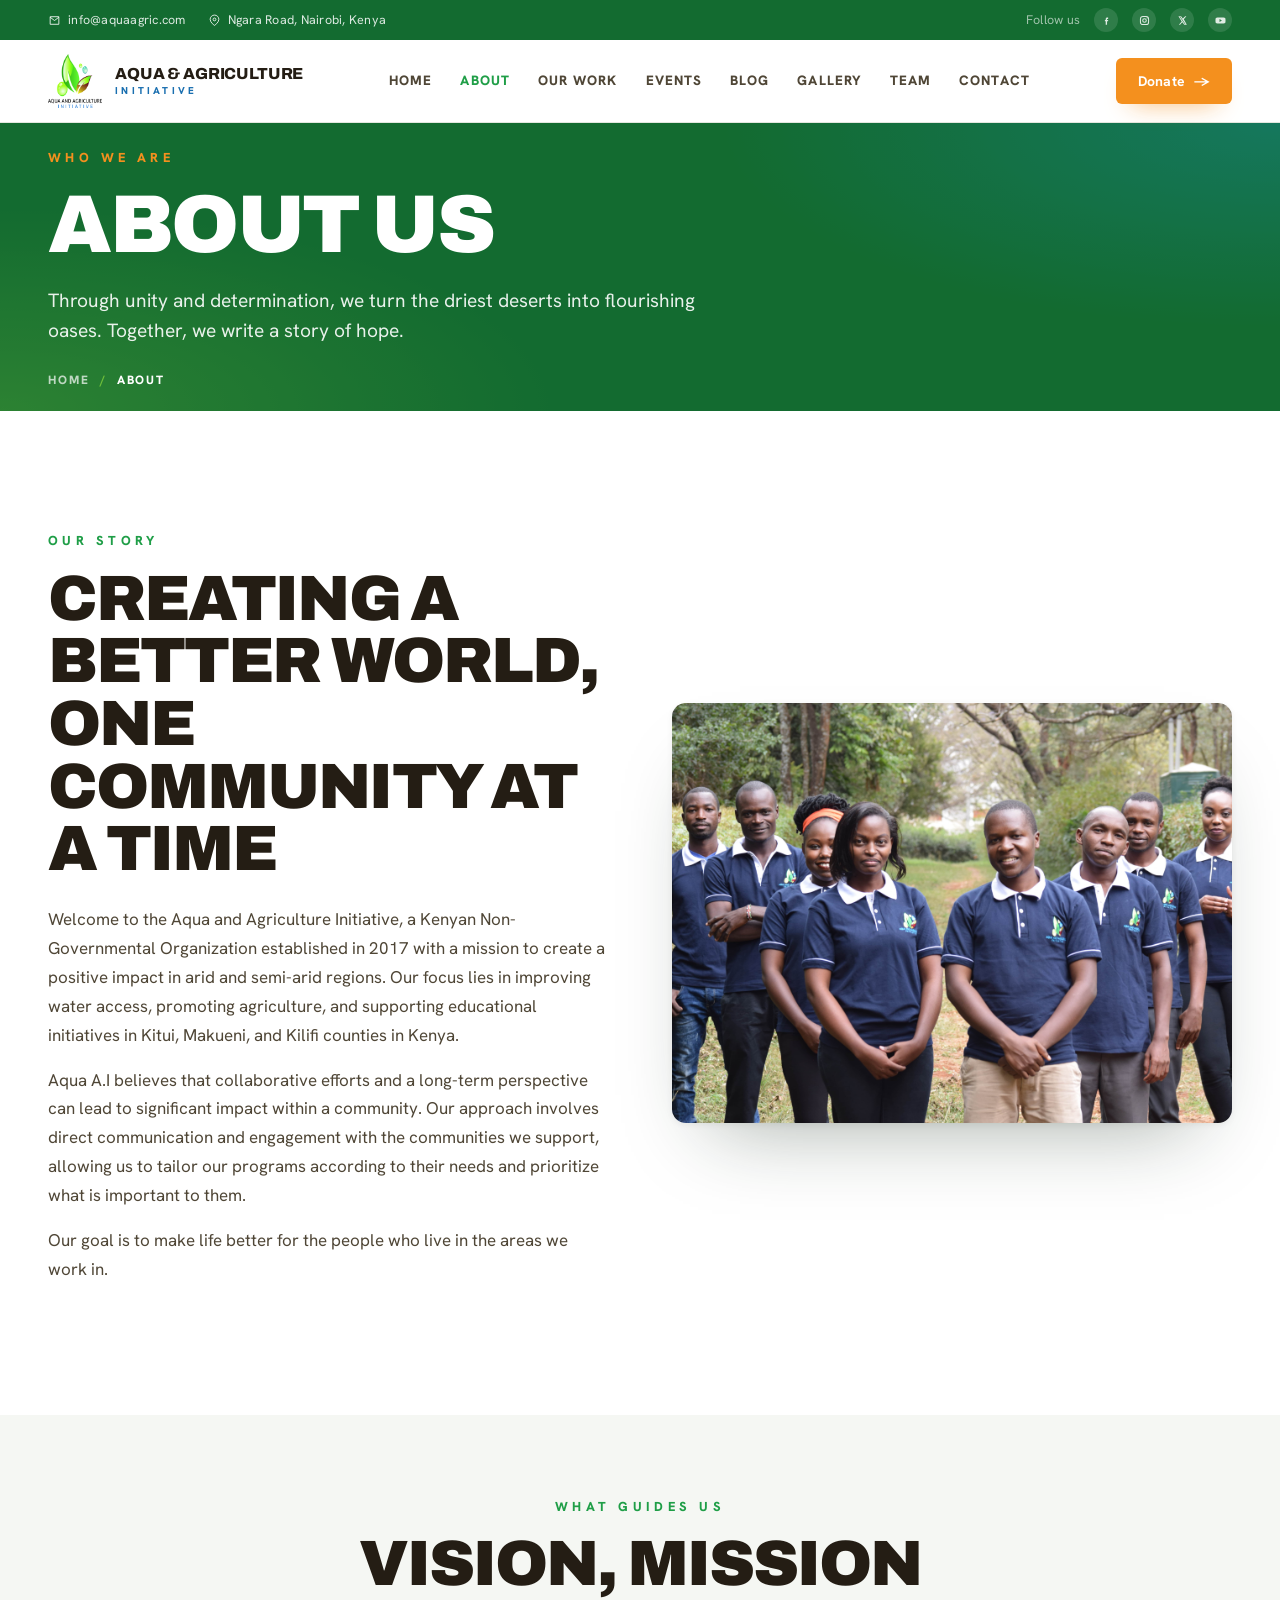
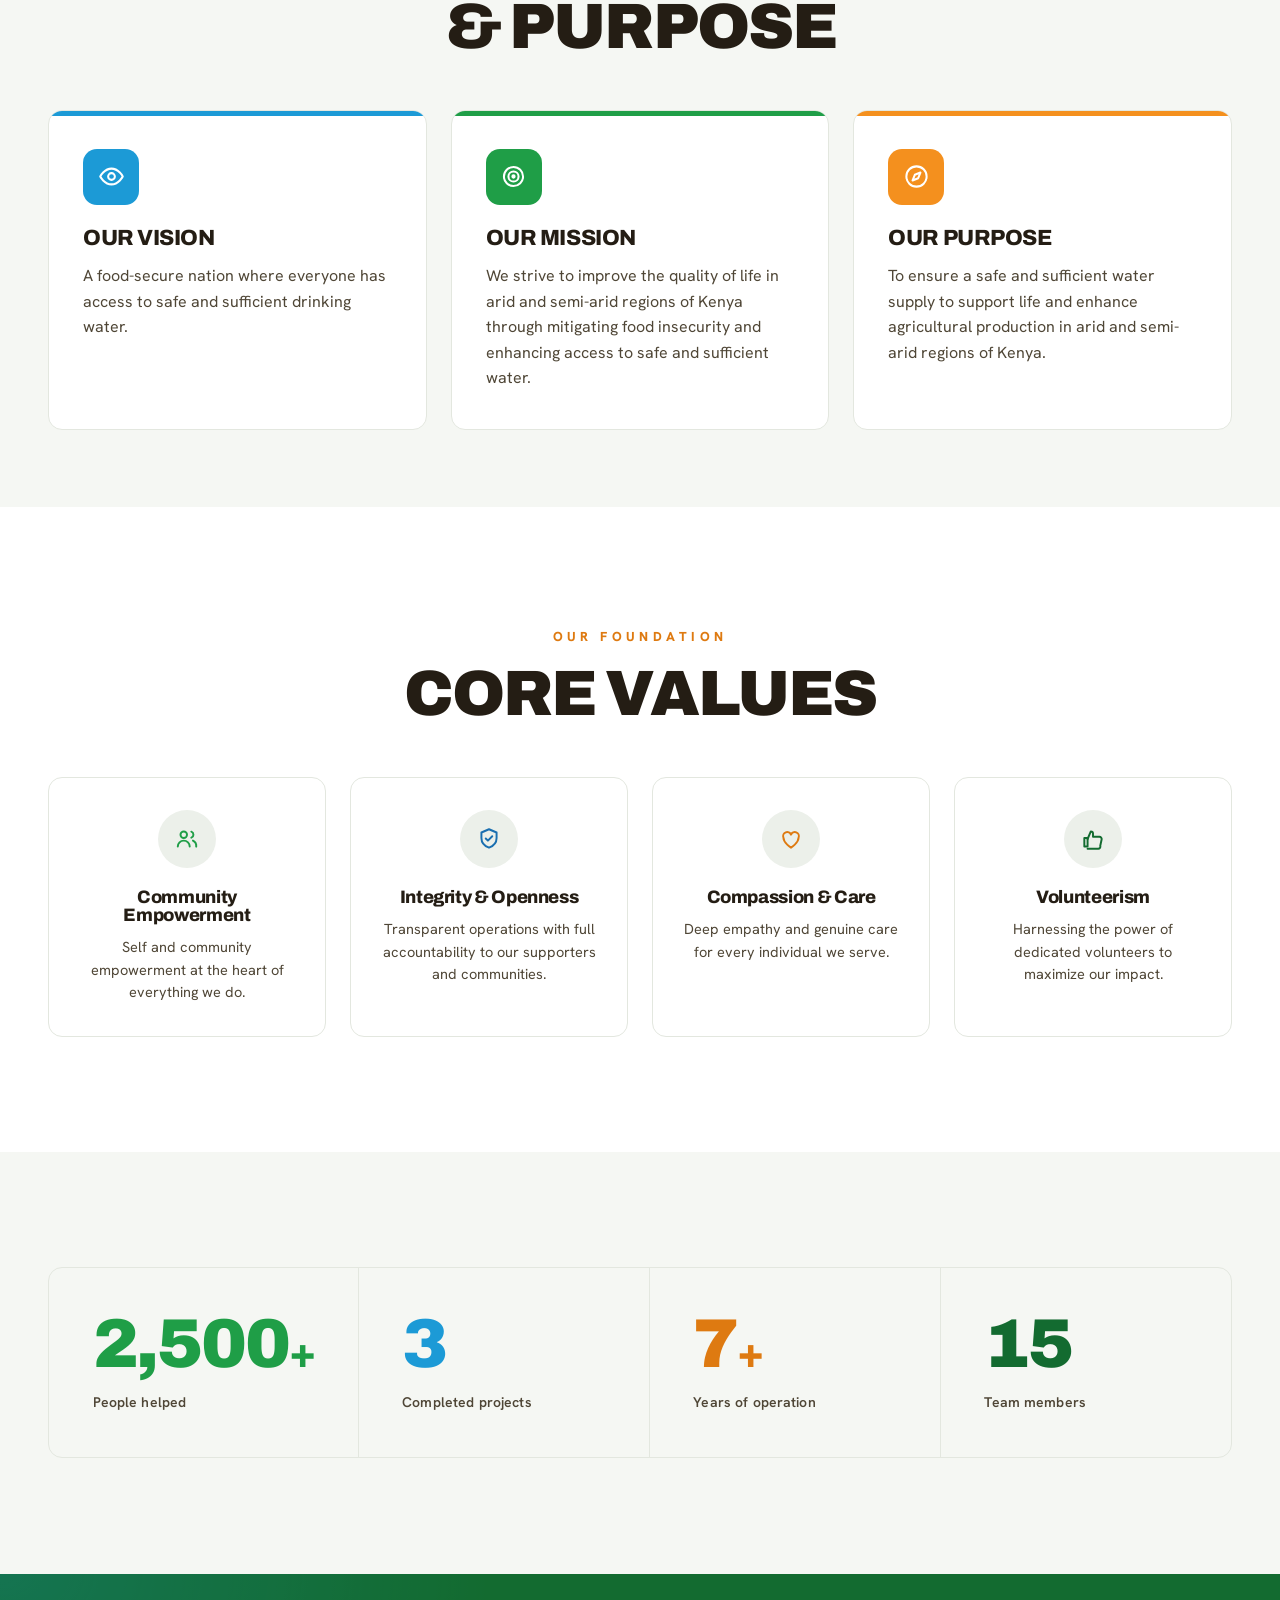
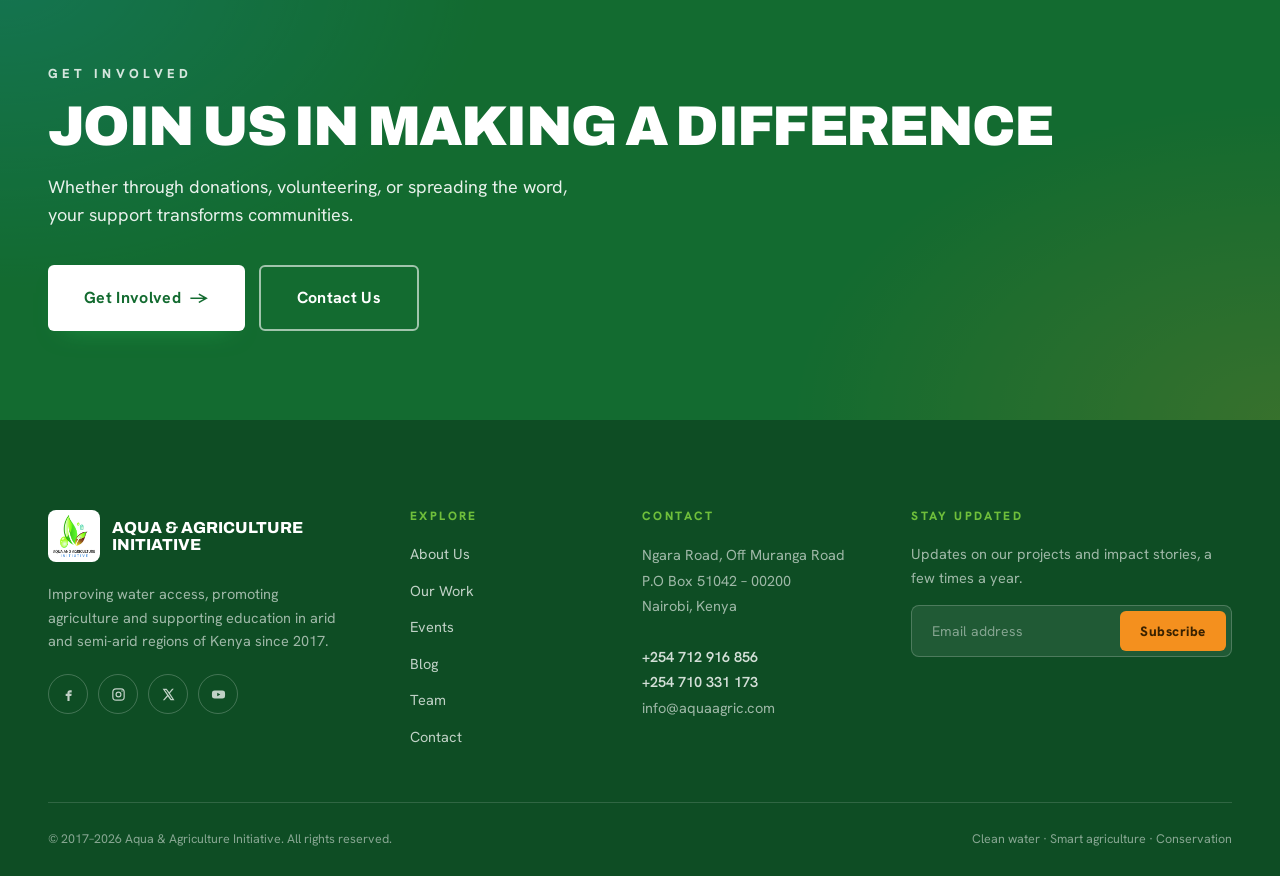
==== commit e8e0ac5e: "Left-align CTA band kickers and remove broken apple-touch-icon links Left-align the kicker labels on" ====
--- a/about.html
+++ b/about.html
@@ -10,7 +10,6 @@
 <meta property="og:description" content="Our mission to improve water access and agriculture in Kenya's driest communities.">
 <meta property="og:type" content="website">
 <link rel="icon" type="image/png" href="assets/img/favicon.png">
-<link rel="apple-touch-icon" href="assets/img/apple-touch-icon.png">
 <link href="assets/vendor/bootstrap-icons/bootstrap-icons.css" rel="stylesheet">
 <link rel="stylesheet" href="assets/css/style.css">
 </head>
--- a/assets/css/style.css
+++ b/assets/css/style.css
@@ -569,7 +569,7 @@
   radial-gradient(70% 130% at 0% 0%,rgba(28,154,214,.4),transparent 55%),
   radial-gradient(70% 130% at 100% 100%,rgba(244,144,30,.32),transparent 55%);}
 .cta-band .wrap{position:relative;text-align:left;padding-block:clamp(56px,7vw,96px)}
-.cta-band .kicker{display:block;text-align:center}
+.cta-band .kicker{display:block;text-align:left}
 .cta-band h2{color:#fff;font-size:clamp(30px,4.4vw,56px)}
 .cta-band p{color:rgba(255,255,255,.9);max-width:54ch;margin:18px 0 30px;font-size:18px;line-height:1.55}
 .cta-band .cta-actions{justify-content:flex-start}
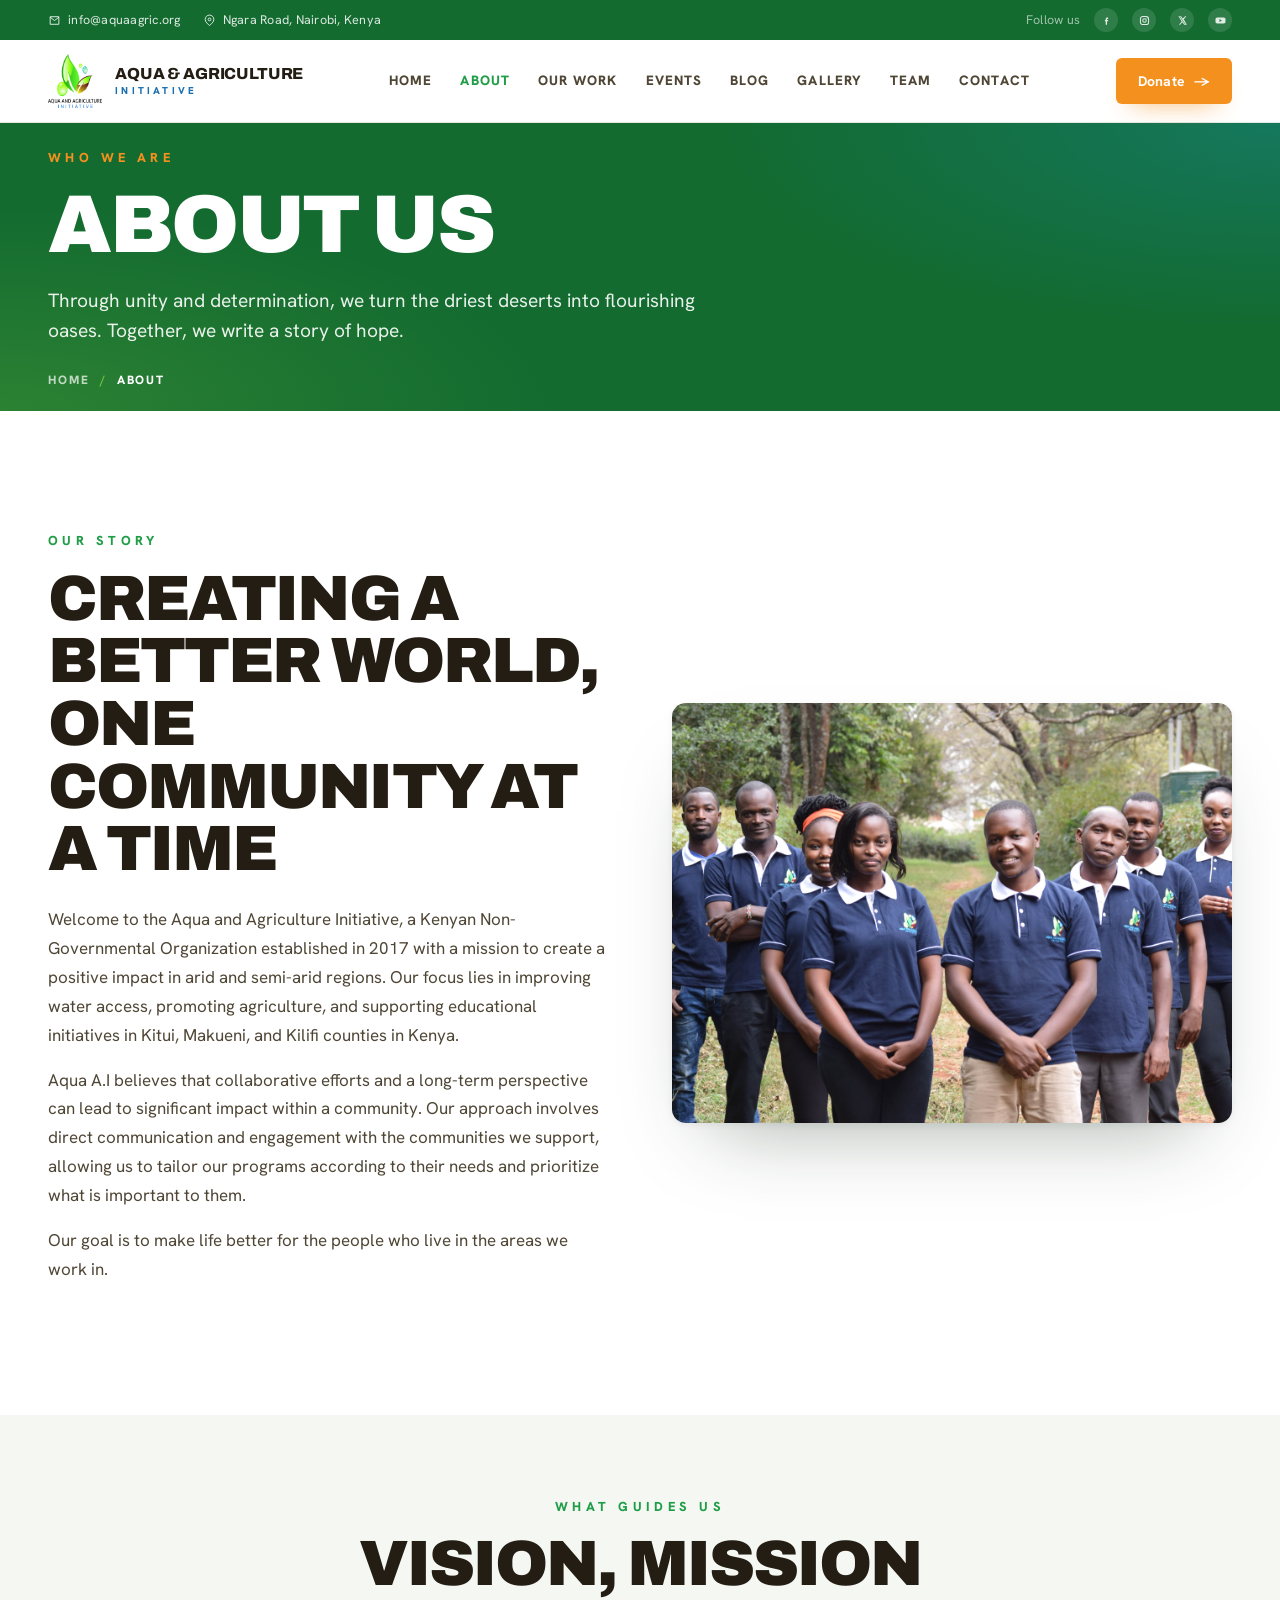
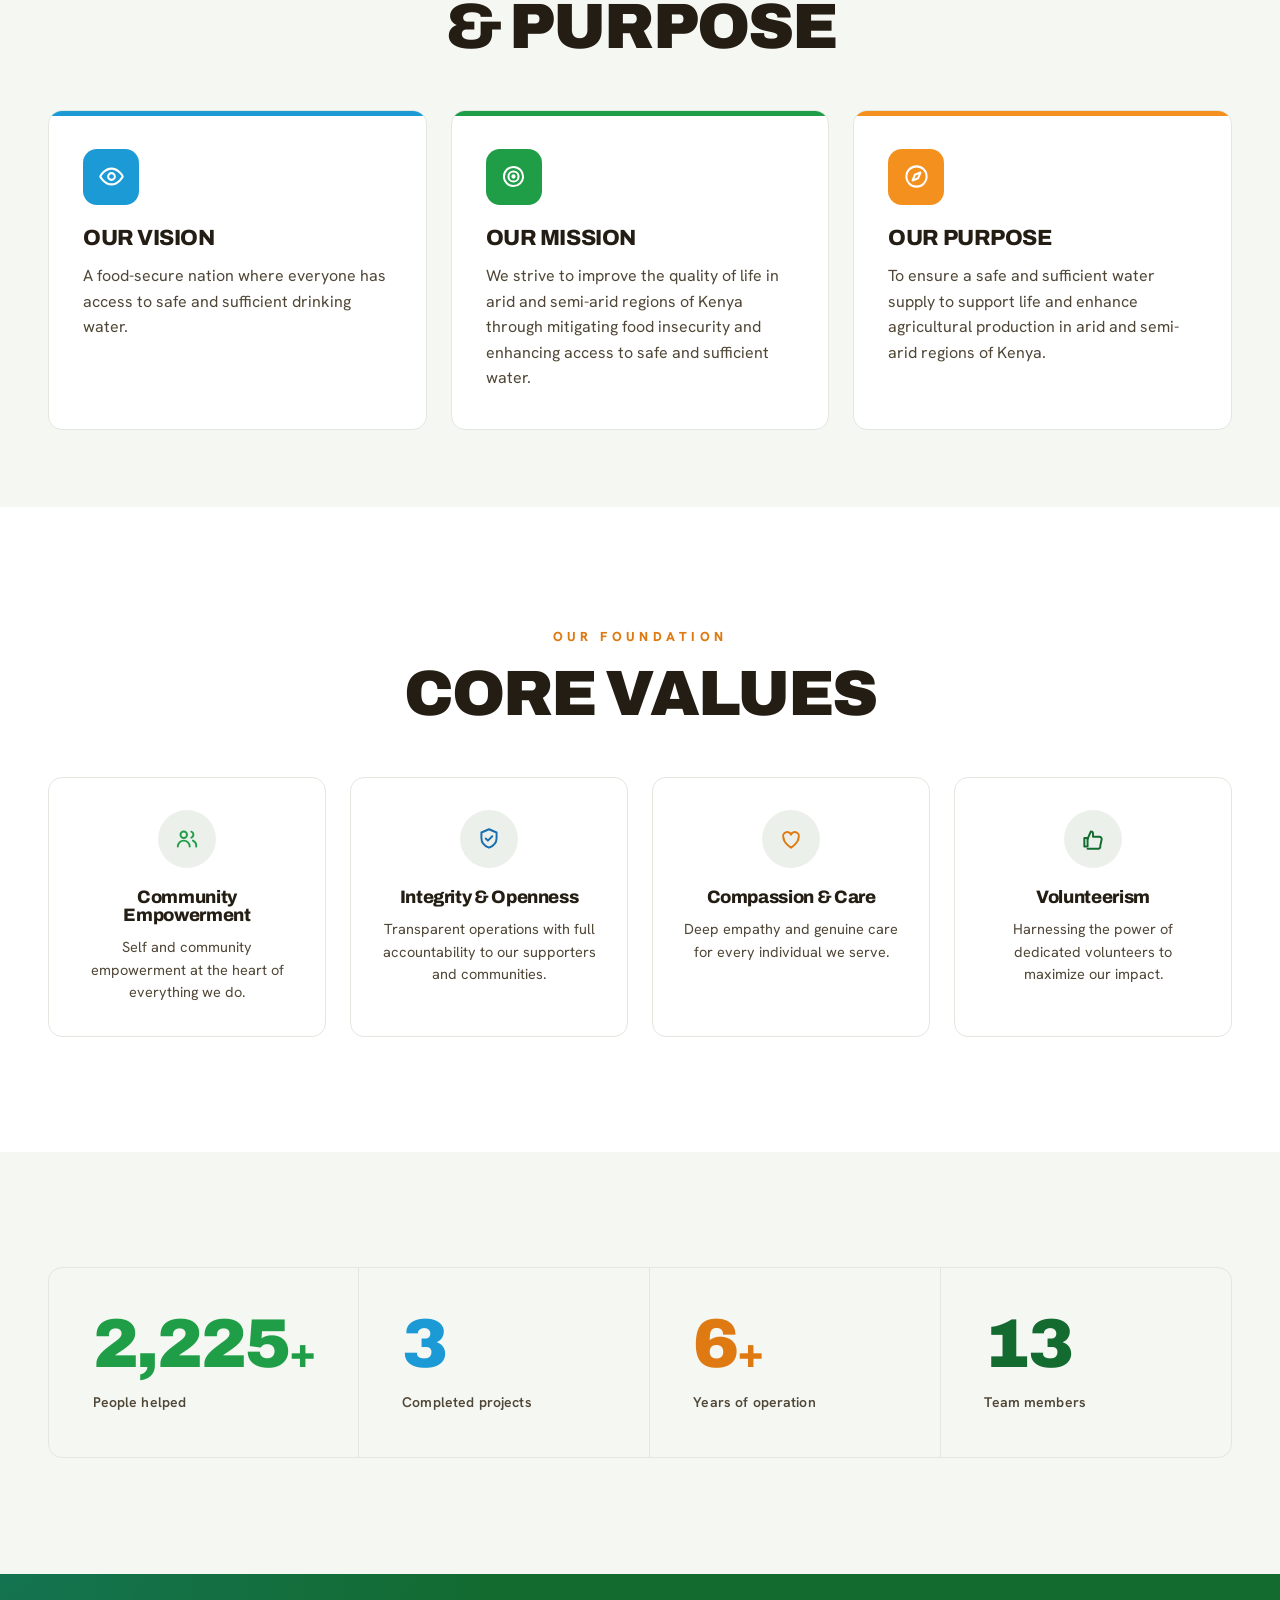
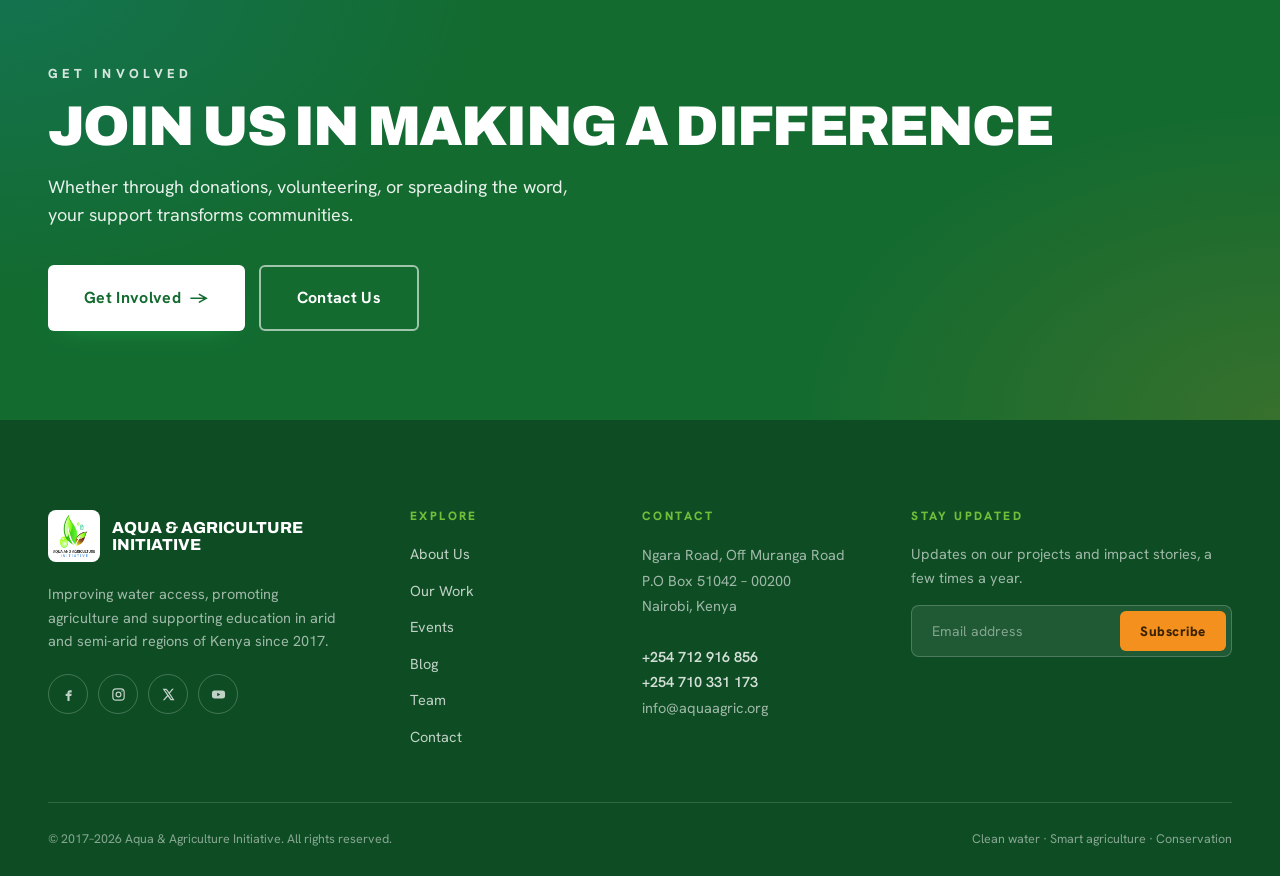
==== commit 9a4e49f4: "Improve mobile responsiveness and fix email domain Hide topbar follow label on small screens, shrink" ====
--- a/about.html
+++ b/about.html
@@ -18,7 +18,7 @@
 <!-- ===================== TOP BAR ===================== -->
 <div class="topbar">
   <div class="tb-left">
-    <span class="it"><svg viewBox="0 0 24 24" fill="none" stroke="currentColor" stroke-width="1.8"><path d="M4 5h16v14H4z"/><path d="m4 6 8 6 8-6"/></svg> info@aquaagric.com</span>
+    <span class="it"><svg viewBox="0 0 24 24" fill="none" stroke="currentColor" stroke-width="1.8"><path d="M4 5h16v14H4z"/><path d="m4 6 8 6 8-6"/></svg> info@aquaagric.org</span>
     <span class="it addr"><svg viewBox="0 0 24 24" fill="none" stroke="currentColor" stroke-width="1.8"><path d="M20 10c0 6-8 11-8 11s-8-5-8-11a8 8 0 0 1 16 0Z"/><circle cx="12" cy="10" r="2.6"/></svg> Ngara Road, Nairobi, Kenya</span>
   </div>
   <div class="tb-right">
@@ -211,7 +211,7 @@
           Nairobi, Kenya<br><br>
           <b>+254 712 916 856</b><br>
           <b>+254 710 331 173</b><br>
-          info@aquaagric.com
+          info@aquaagric.org
         </address>
       </div>
       <div>
--- a/assets/css/style.css
+++ b/assets/css/style.css
@@ -130,7 +130,7 @@
 .topbar .tb-right{display:flex;gap:14px;align-items:center}
 .topbar .tb-right a{display:grid;place-items:center;width:24px;height:24px;border-radius:50%;background:rgba(255,255,255,.12)}
 .topbar svg{width:13px;height:13px}
-@media (max-width:760px){.topbar .tb-left .it.addr{display:none}}
+@media (max-width:760px){.topbar .tb-left .it.addr{display:none}.topbar .tb-right>span{display:none}}
 
 .nav{
   position:sticky;top:0;z-index:55;
@@ -594,7 +594,7 @@
 .foot .contact{font-size:14.5px;line-height:1.75;color:rgba(255,255,255,.6);font-style:normal}
 .foot .contact b{color:rgba(255,255,255,.82);font-weight:600}
 .news{display:flex;background:rgba(255,255,255,.08);border:1px solid rgba(255,255,255,.2);border-radius:8px;padding:5px;margin-top:16px}
-.news input{flex:1;background:none;border:none;outline:none;color:#fff;font-family:var(--body);font-size:14px;padding:11px 15px}
+.news input{flex:1;min-width:0;background:none;border:none;outline:none;color:#fff;font-family:var(--body);font-size:14px;padding:11px 15px}
 .news input::placeholder{color:rgba(255,255,255,.45)}
 .news button{background:var(--orange);color:#3a2200;border:none;border-radius:6px;padding:0 20px;font-weight:800;font-size:13.5px;letter-spacing:.04em}
 .foot-bot{display:flex;justify-content:space-between;align-items:center;gap:20px;flex-wrap:wrap;padding-block:26px;font-size:12.5px;color:rgba(255,255,255,.5)}
@@ -638,6 +638,7 @@
   .foot-top{grid-template-columns:1fr}
   .nav-cta .btn{display:none}
   .hero-actions .btn{flex:1;justify-content:center}
+  .hero h1.display{font-size:clamp(33px,8.5vw,46px)}
   .stat-grid{grid-template-columns:1fr}
   .stat + .stat{border-left:none;border-top:1px solid var(--line)}
 }
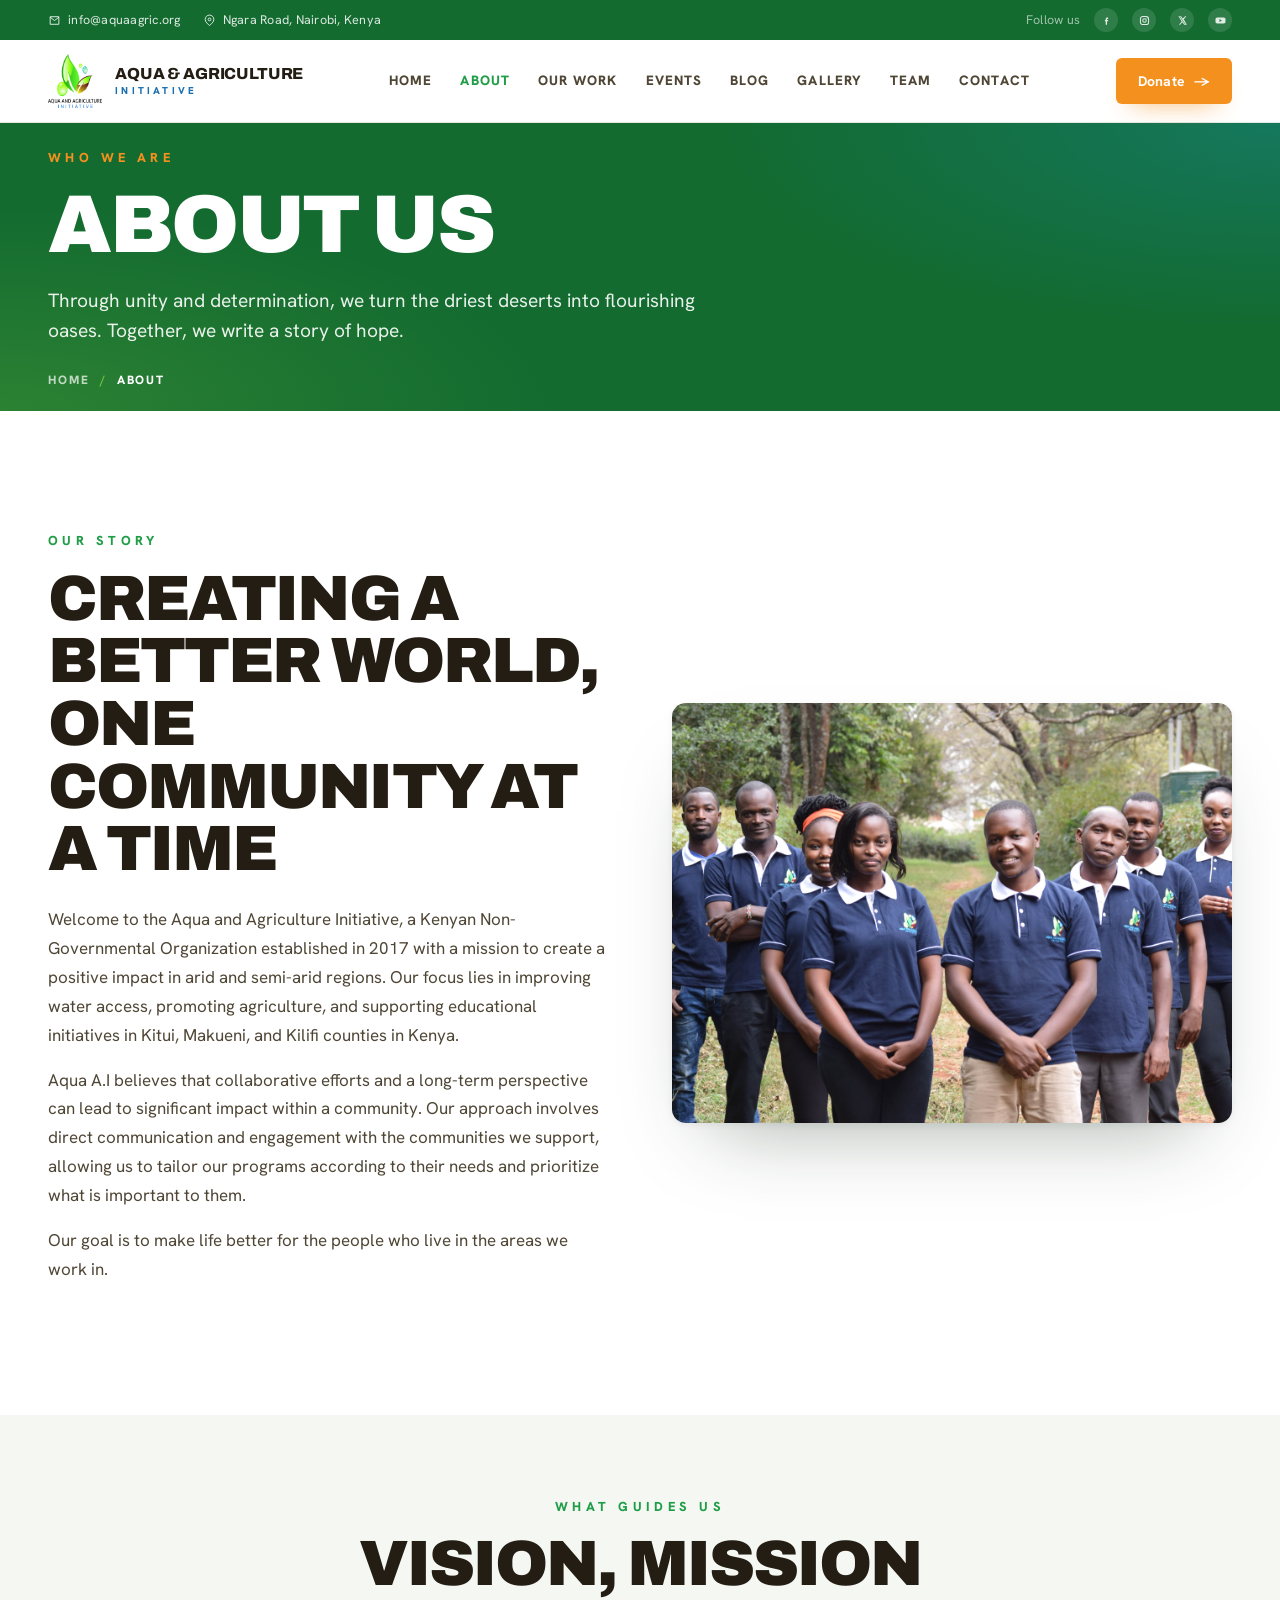
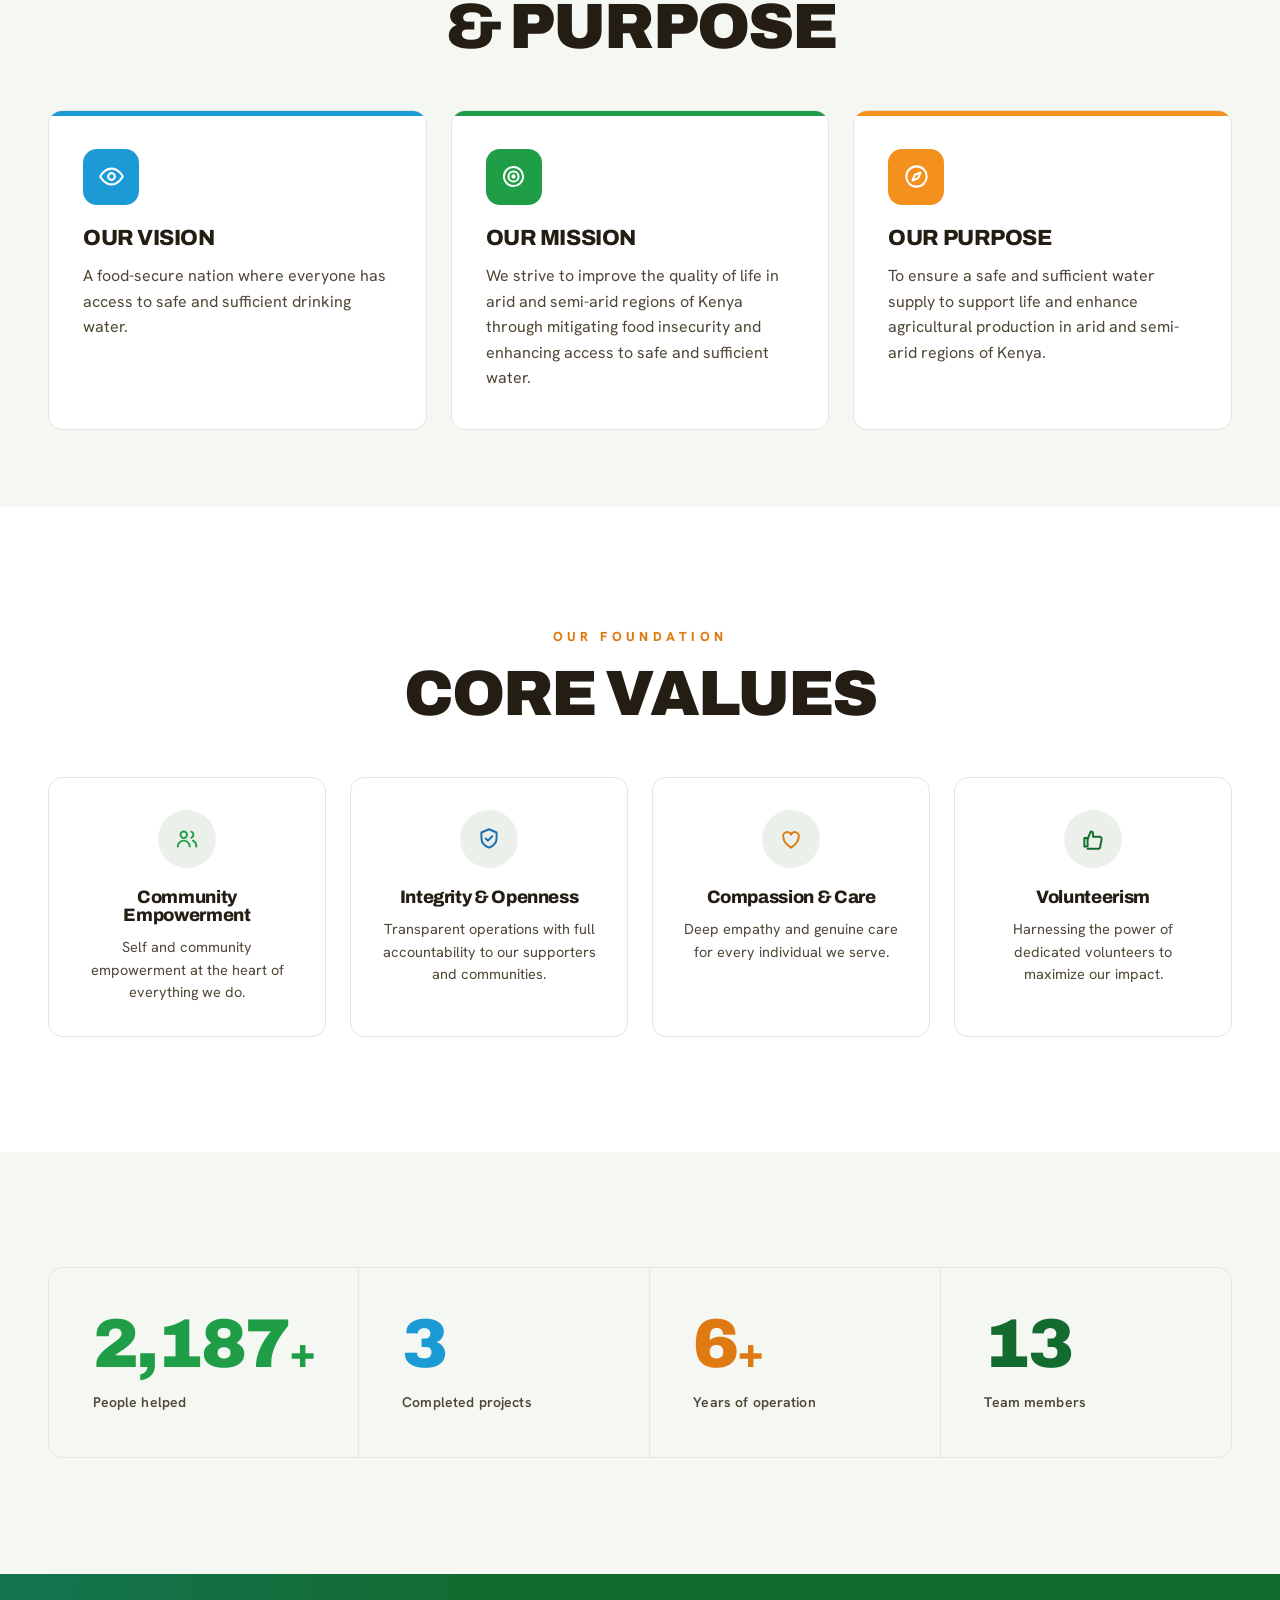
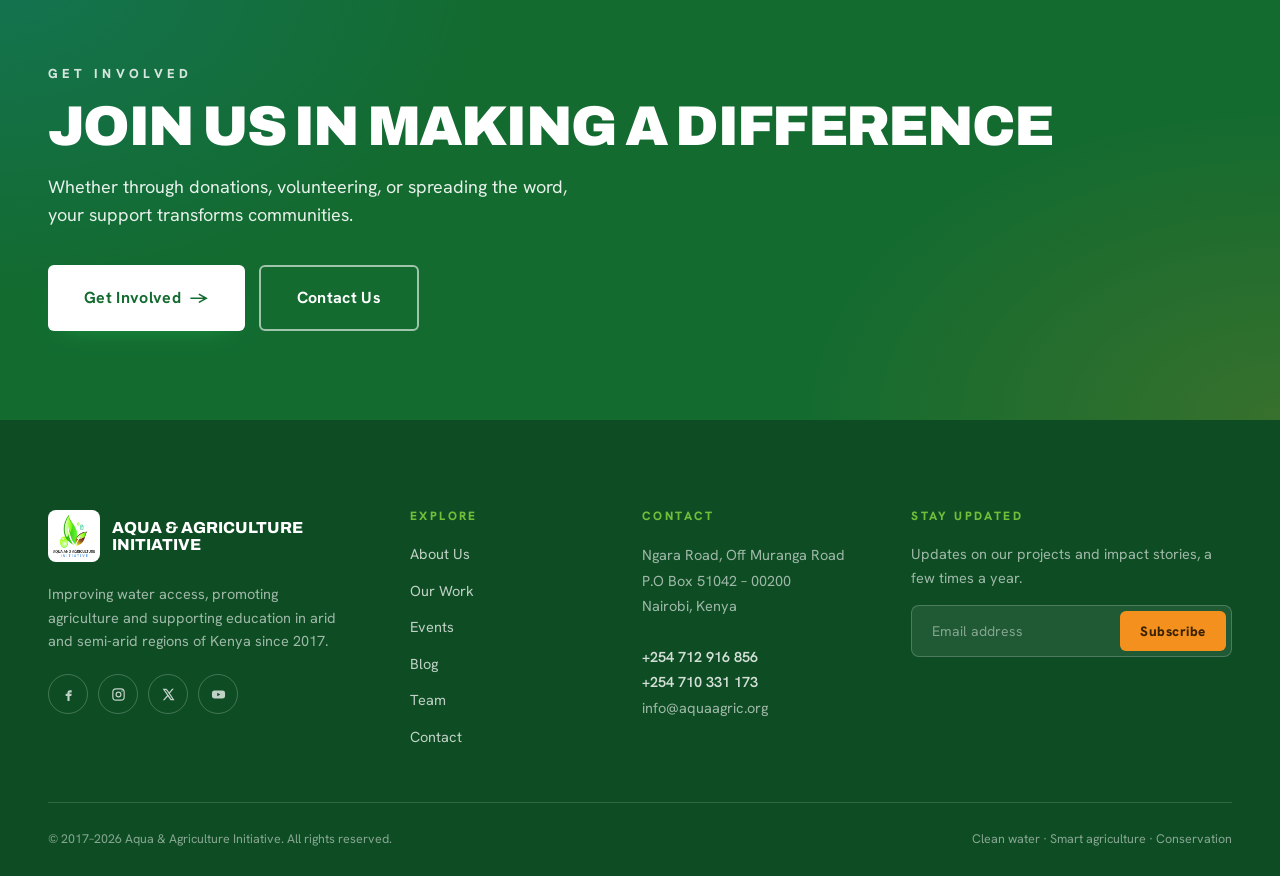
==== commit 8454b722: "Add social links and use clean extensionless internal URLs Wire Facebook and YouTube account links i" ====
--- a/about.html
+++ b/about.html
@@ -23,45 +23,45 @@
   </div>
   <div class="tb-right">
     <span style="opacity:.7">Follow us</span>
-    <a href="#" aria-label="Facebook"><svg viewBox="0 0 24 24" fill="currentColor"><path d="M13.5 9H15V6.6h-1.7c-1.6 0-2.8 1.2-2.8 2.8V11H9v2.4h1.5V20h2.5v-6.6h1.8l.4-2.4h-2.2V9.6c0-.3.3-.6.6-.6Z"/></svg></a>
+    <a href="https://www.facebook.com/towardsbetterenvironment" target="_blank" rel="noopener" aria-label="Facebook"><svg viewBox="0 0 24 24" fill="currentColor"><path d="M13.5 9H15V6.6h-1.7c-1.6 0-2.8 1.2-2.8 2.8V11H9v2.4h1.5V20h2.5v-6.6h1.8l.4-2.4h-2.2V9.6c0-.3.3-.6.6-.6Z"/></svg></a>
     <a href="#" aria-label="Instagram"><svg viewBox="0 0 24 24" fill="none" stroke="currentColor" stroke-width="1.9"><rect x="4.5" y="4.5" width="15" height="15" rx="4.5"/><circle cx="12" cy="12" r="3.3"/><circle cx="16.8" cy="7.2" r="1" fill="currentColor" stroke="none"/></svg></a>
     <a href="#" aria-label="X"><svg viewBox="0 0 24 24" fill="currentColor"><path d="M17 4h2.2l-4.8 5.5L20 20h-4.8l-3.5-4.6L7.5 20H5.3l5.2-6L4.5 4h4.9l3.1 4.2L17 4Zm-.8 14.6h1.2L8 5.3H6.7l9.5 13.3Z"/></svg></a>
-    <a href="#" aria-label="YouTube"><svg viewBox="0 0 24 24" fill="currentColor"><path d="M21 8.4a2.4 2.4 0 0 0-1.7-1.7C17.8 6.3 12 6.3 12 6.3s-5.8 0-7.3.4A2.4 2.4 0 0 0 3 8.4 25 25 0 0 0 2.7 12 25 25 0 0 0 3 15.6a2.4 2.4 0 0 0 1.7 1.7c1.5.4 7.3.4 7.3.4s5.8 0 7.3-.4a2.4 2.4 0 0 0 1.7-1.7 25 25 0 0 0 .3-3.6 25 25 0 0 0-.3-3.6ZM10.2 14.6V9.4l4.4 2.6-4.4 2.6Z"/></svg></a>
+    <a href="https://www.youtube.com/@aquaandagricultureinitiati8191" target="_blank" rel="noopener" aria-label="YouTube"><svg viewBox="0 0 24 24" fill="currentColor"><path d="M21 8.4a2.4 2.4 0 0 0-1.7-1.7C17.8 6.3 12 6.3 12 6.3s-5.8 0-7.3.4A2.4 2.4 0 0 0 3 8.4 25 25 0 0 0 2.7 12 25 25 0 0 0 3 15.6a2.4 2.4 0 0 0 1.7 1.7c1.5.4 7.3.4 7.3.4s5.8 0 7.3-.4a2.4 2.4 0 0 0 1.7-1.7 25 25 0 0 0 .3-3.6 25 25 0 0 0-.3-3.6ZM10.2 14.6V9.4l4.4 2.6-4.4 2.6Z"/></svg></a>
   </div>
 </div>
 
 <!-- ===================== NAV ===================== -->
 <header class="nav" id="nav">
-  <a class="brand" href="index.html" aria-label="Aqua and Agriculture Initiative home">
+  <a class="brand" href="./" aria-label="Aqua and Agriculture Initiative home">
     <img src="assets/img/logo_top.png" alt="Aqua &amp; Agriculture Initiative">
     <span class="bt"><b>Aqua &amp; Agriculture</b><span>Initiative</span></span>
   </a>
   <nav class="nav-links" aria-label="Primary">
-    <a href="index.html">Home</a>
-    <a class="active" href="about.html">About</a>
-    <a href="projects.html">Our Work</a>
-    <a href="events.html">Events</a>
-    <a href="blog.html">Blog</a>
-    <a href="gallery.html">Gallery</a>
-    <a href="team.html">Team</a>
-    <a href="contact.html">Contact</a>
+    <a href="./">Home</a>
+    <a class="active" href="about">About</a>
+    <a href="projects">Our Work</a>
+    <a href="events">Events</a>
+    <a href="blog">Blog</a>
+    <a href="gallery">Gallery</a>
+    <a href="team">Team</a>
+    <a href="contact">Contact</a>
   </nav>
   <div class="nav-cta">
-    <a class="btn orange" href="action.html">Donate <span class="arr">→</span></a>
+    <a class="btn orange" href="action">Donate <span class="arr">→</span></a>
     <button class="burger" aria-label="Open menu"><span></span><span></span><span></span></button>
   </div>
 </header>
 
 <div class="mobile-sheet" id="sheet">
-  <a href="index.html">Home</a>
-  <a class="active" href="about.html">About</a>
-  <a href="projects.html">Our Work</a>
-  <a href="events.html">Events</a>
-  <a href="blog.html">Blog</a>
-  <a href="gallery.html">Gallery</a>
-  <a href="team.html">Team</a>
-  <a href="contact.html">Contact</a>
-  <a class="btn orange" href="action.html" style="margin-top:14px;justify-content:center">Donate Now <span class="arr">→</span></a>
+  <a href="./">Home</a>
+  <a class="active" href="about">About</a>
+  <a href="projects">Our Work</a>
+  <a href="events">Events</a>
+  <a href="blog">Blog</a>
+  <a href="gallery">Gallery</a>
+  <a href="team">Team</a>
+  <a href="contact">Contact</a>
+  <a class="btn orange" href="action" style="margin-top:14px;justify-content:center">Donate Now <span class="arr">→</span></a>
 </div>
 
 <!-- ===================== PAGE HEADER ===================== -->
@@ -70,7 +70,7 @@
     <span class="kicker">Who We Are</span>
     <h1>About Us</h1>
     <p>Through unity and determination, we turn the driest deserts into flourishing oases. Together, we write a story of hope.</p>
-    <div class="crumbs"><a href="index.html">Home</a><span class="sep">/</span><span class="cur">About</span></div>
+    <div class="crumbs"><a href="./">Home</a><span class="sep">/</span><span class="cur">About</span></div>
   </div>
 </section>
 
@@ -172,8 +172,8 @@
     <h2 class="h2" style="margin-top:16px">Join Us in Making a Difference</h2>
     <p>Whether through donations, volunteering, or spreading the word, your support transforms communities.</p>
     <div class="cta-actions">
-      <a class="btn on-dark lg" href="action.html">Get Involved <span class="arr">→</span></a>
-      <a class="btn ghost on-dark lg" href="contact.html">Contact Us</a>
+      <a class="btn on-dark lg" href="action">Get Involved <span class="arr">→</span></a>
+      <a class="btn ghost on-dark lg" href="contact">Contact Us</a>
     </div>
   </div>
 </section>
@@ -186,21 +186,21 @@
         <div class="b"><img src="assets/img/logo_top.png" alt="Aqua &amp; Agriculture Initiative"><b>Aqua &amp; Agriculture<br>Initiative</b></div>
         <p>Improving water access, promoting agriculture and supporting education in arid and semi-arid regions of Kenya since 2017.</p>
         <div class="socials">
-          <a href="#" aria-label="Facebook"><svg viewBox="0 0 24 24" fill="currentColor"><path d="M14 9h2.5V6H14c-2 0-3.5 1.5-3.5 3.5V11H8v3h2.5v7h3v-7H16l.5-3h-3V9.5c0-.3.2-.5.5-.5Z"/></svg></a>
+          <a href="https://www.facebook.com/towardsbetterenvironment" target="_blank" rel="noopener" aria-label="Facebook"><svg viewBox="0 0 24 24" fill="currentColor"><path d="M14 9h2.5V6H14c-2 0-3.5 1.5-3.5 3.5V11H8v3h2.5v7h3v-7H16l.5-3h-3V9.5c0-.3.2-.5.5-.5Z"/></svg></a>
           <a href="#" aria-label="Instagram"><svg viewBox="0 0 24 24" fill="none" stroke="currentColor" stroke-width="1.7"><rect x="4" y="4" width="16" height="16" rx="4.5"/><circle cx="12" cy="12" r="3.4"/><circle cx="17" cy="7" r="1" fill="currentColor" stroke="none"/></svg></a>
           <a href="#" aria-label="X"><svg viewBox="0 0 24 24" fill="currentColor"><path d="M17 4h2.5l-5.5 6.3L20.5 20H15l-4-5.2L6.3 20H4l6-6.8L3.7 4H9.4l3.6 4.8L17 4Zm-1 14.4h1.4L8.6 5.5H7L16 18.4Z"/></svg></a>
-          <a href="#" aria-label="YouTube"><svg viewBox="0 0 24 24" fill="currentColor"><path d="M21 8.4a2.4 2.4 0 0 0-1.7-1.7C17.8 6.3 12 6.3 12 6.3s-5.8 0-7.3.4A2.4 2.4 0 0 0 3 8.4 25 25 0 0 0 2.7 12 25 25 0 0 0 3 15.6a2.4 2.4 0 0 0 1.7 1.7c1.5.4 7.3.4 7.3.4s5.8 0 7.3-.4a2.4 2.4 0 0 0 1.7-1.7 25 25 0 0 0 .3-3.6 25 25 0 0 0-.3-3.6ZM10.2 14.6V9.4l4.4 2.6-4.4 2.6Z"/></svg></a>
+          <a href="https://www.youtube.com/@aquaandagricultureinitiati8191" target="_blank" rel="noopener" aria-label="YouTube"><svg viewBox="0 0 24 24" fill="currentColor"><path d="M21 8.4a2.4 2.4 0 0 0-1.7-1.7C17.8 6.3 12 6.3 12 6.3s-5.8 0-7.3.4A2.4 2.4 0 0 0 3 8.4 25 25 0 0 0 2.7 12 25 25 0 0 0 3 15.6a2.4 2.4 0 0 0 1.7 1.7c1.5.4 7.3.4 7.3.4s5.8 0 7.3-.4a2.4 2.4 0 0 0 1.7-1.7 25 25 0 0 0 .3-3.6 25 25 0 0 0-.3-3.6ZM10.2 14.6V9.4l4.4 2.6-4.4 2.6Z"/></svg></a>
         </div>
       </div>
       <div>
         <h4>Explore</h4>
         <ul>
-          <li><a href="about.html">About Us</a></li>
-          <li><a href="projects.html">Our Work</a></li>
-          <li><a href="events.html">Events</a></li>
-          <li><a href="blog.html">Blog</a></li>
-          <li><a href="team.html">Team</a></li>
-          <li><a href="contact.html">Contact</a></li>
+          <li><a href="about">About Us</a></li>
+          <li><a href="projects">Our Work</a></li>
+          <li><a href="events">Events</a></li>
+          <li><a href="blog">Blog</a></li>
+          <li><a href="team">Team</a></li>
+          <li><a href="contact">Contact</a></li>
         </ul>
       </div>
       <div>
